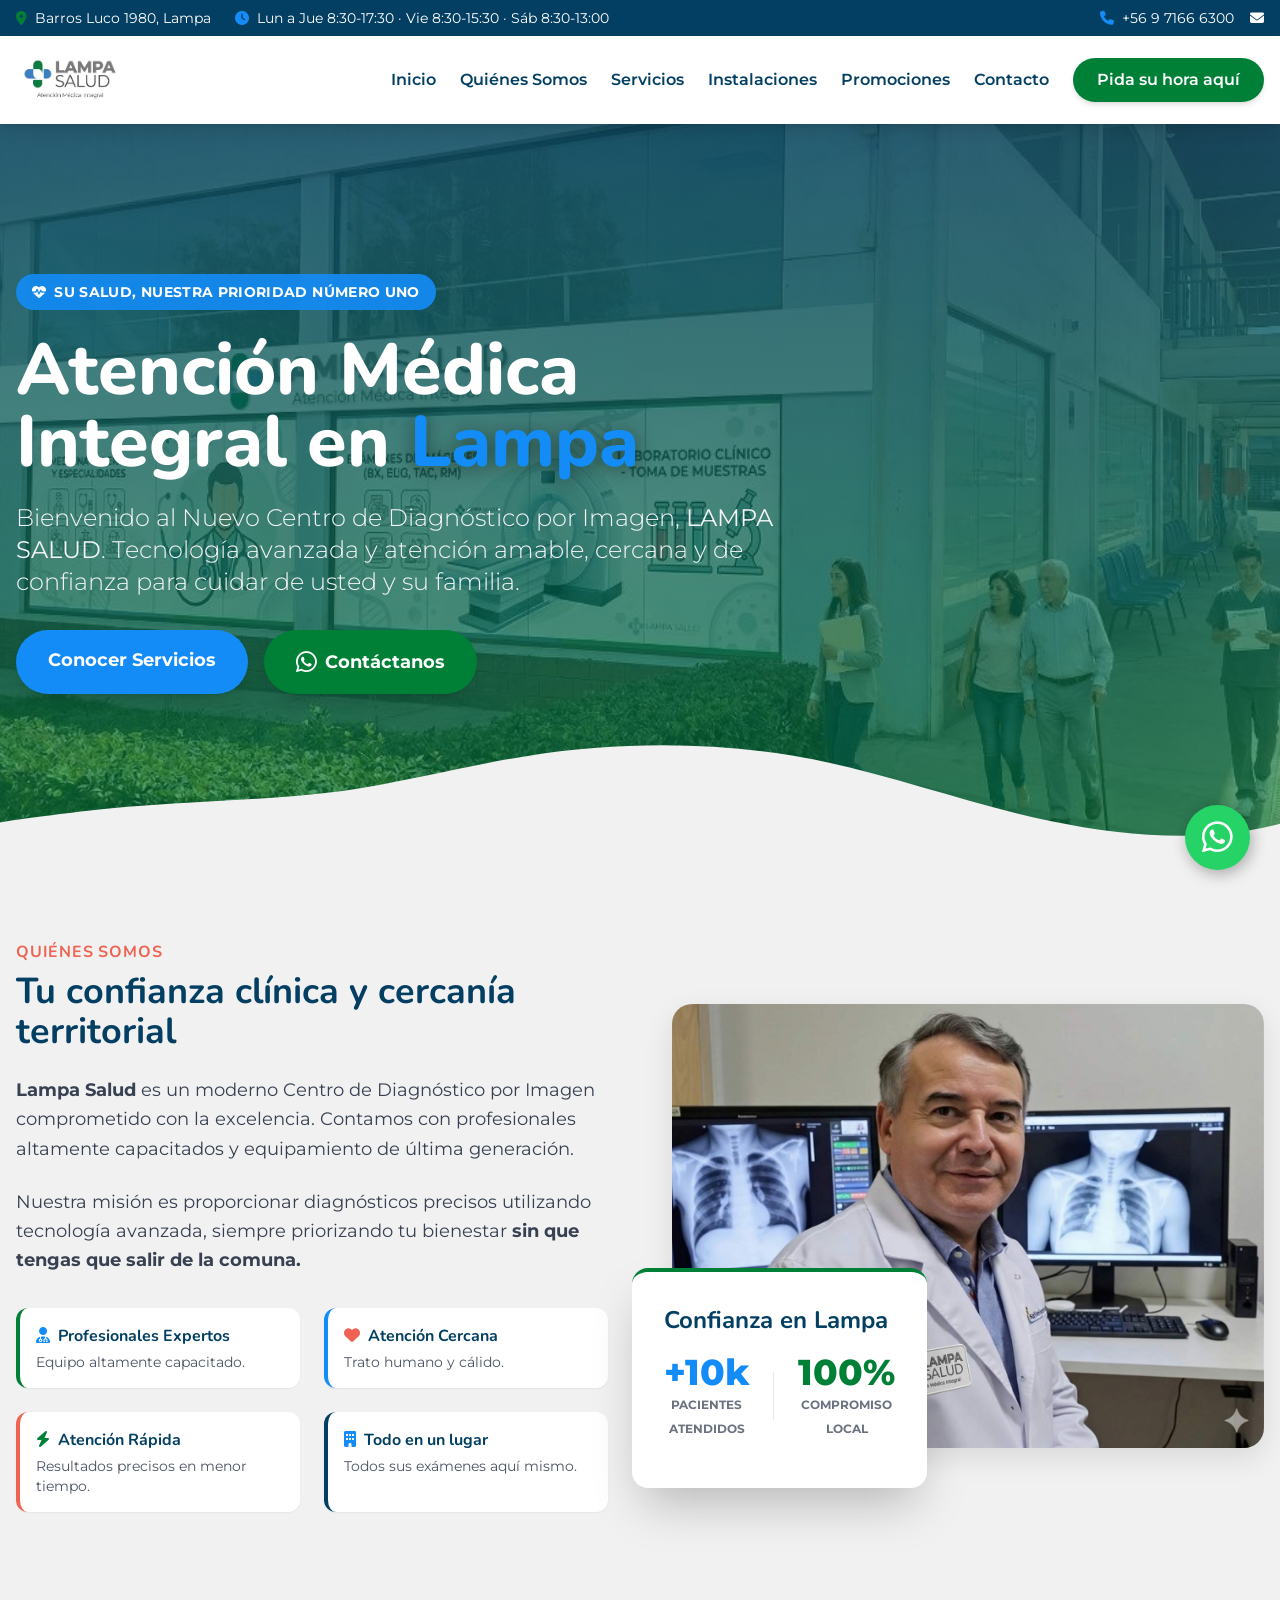
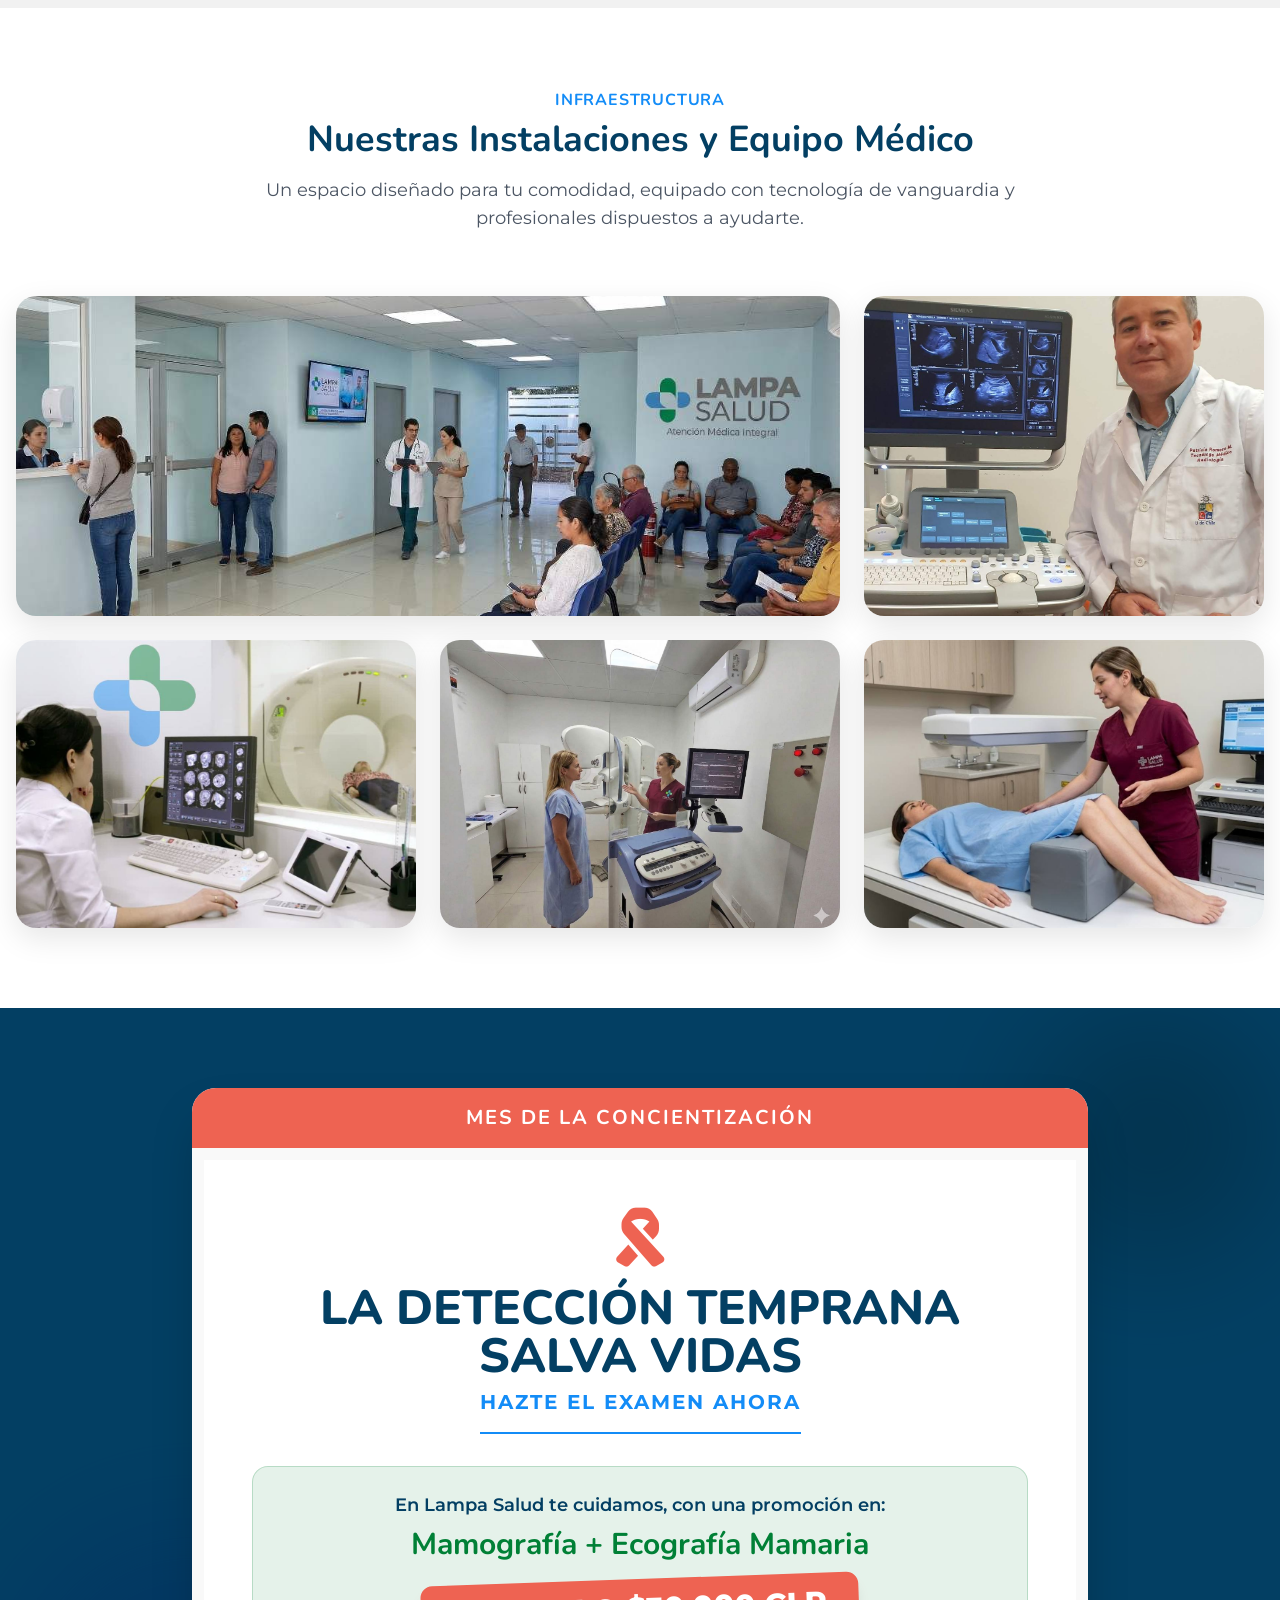
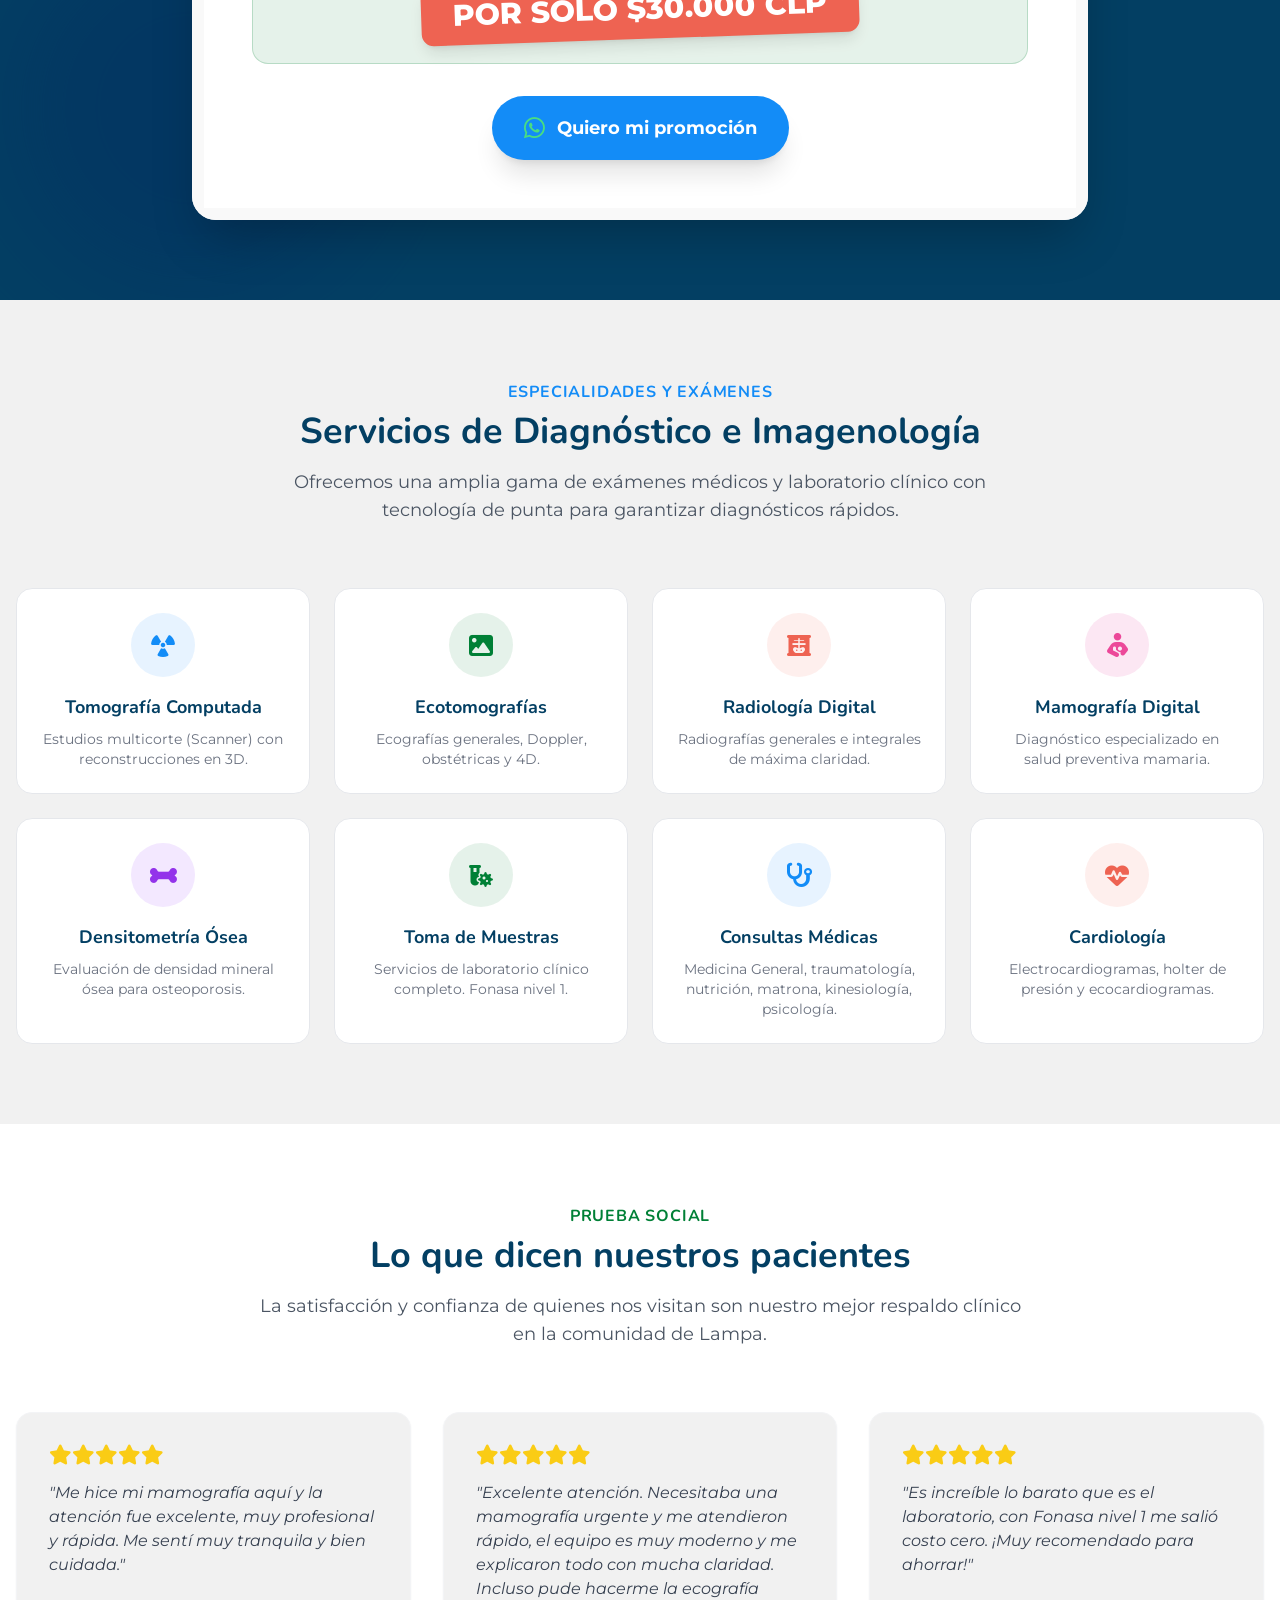
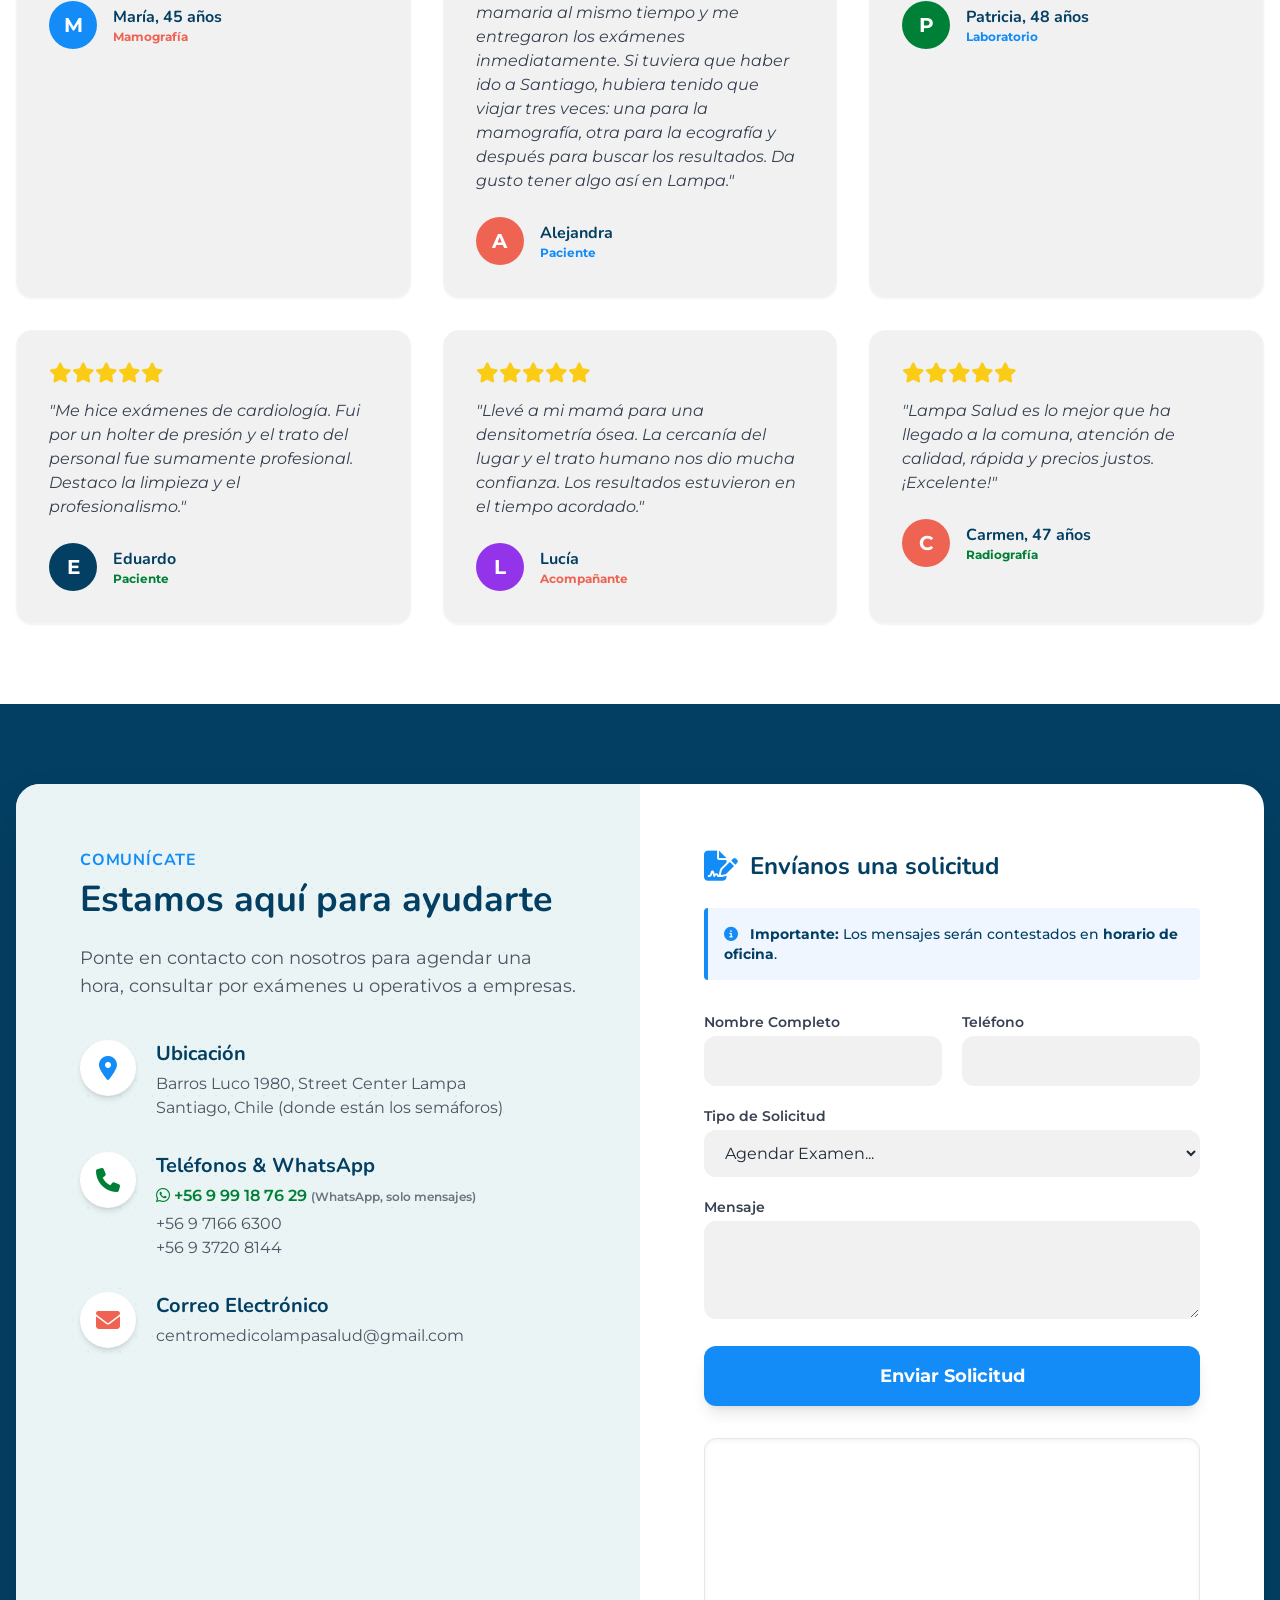
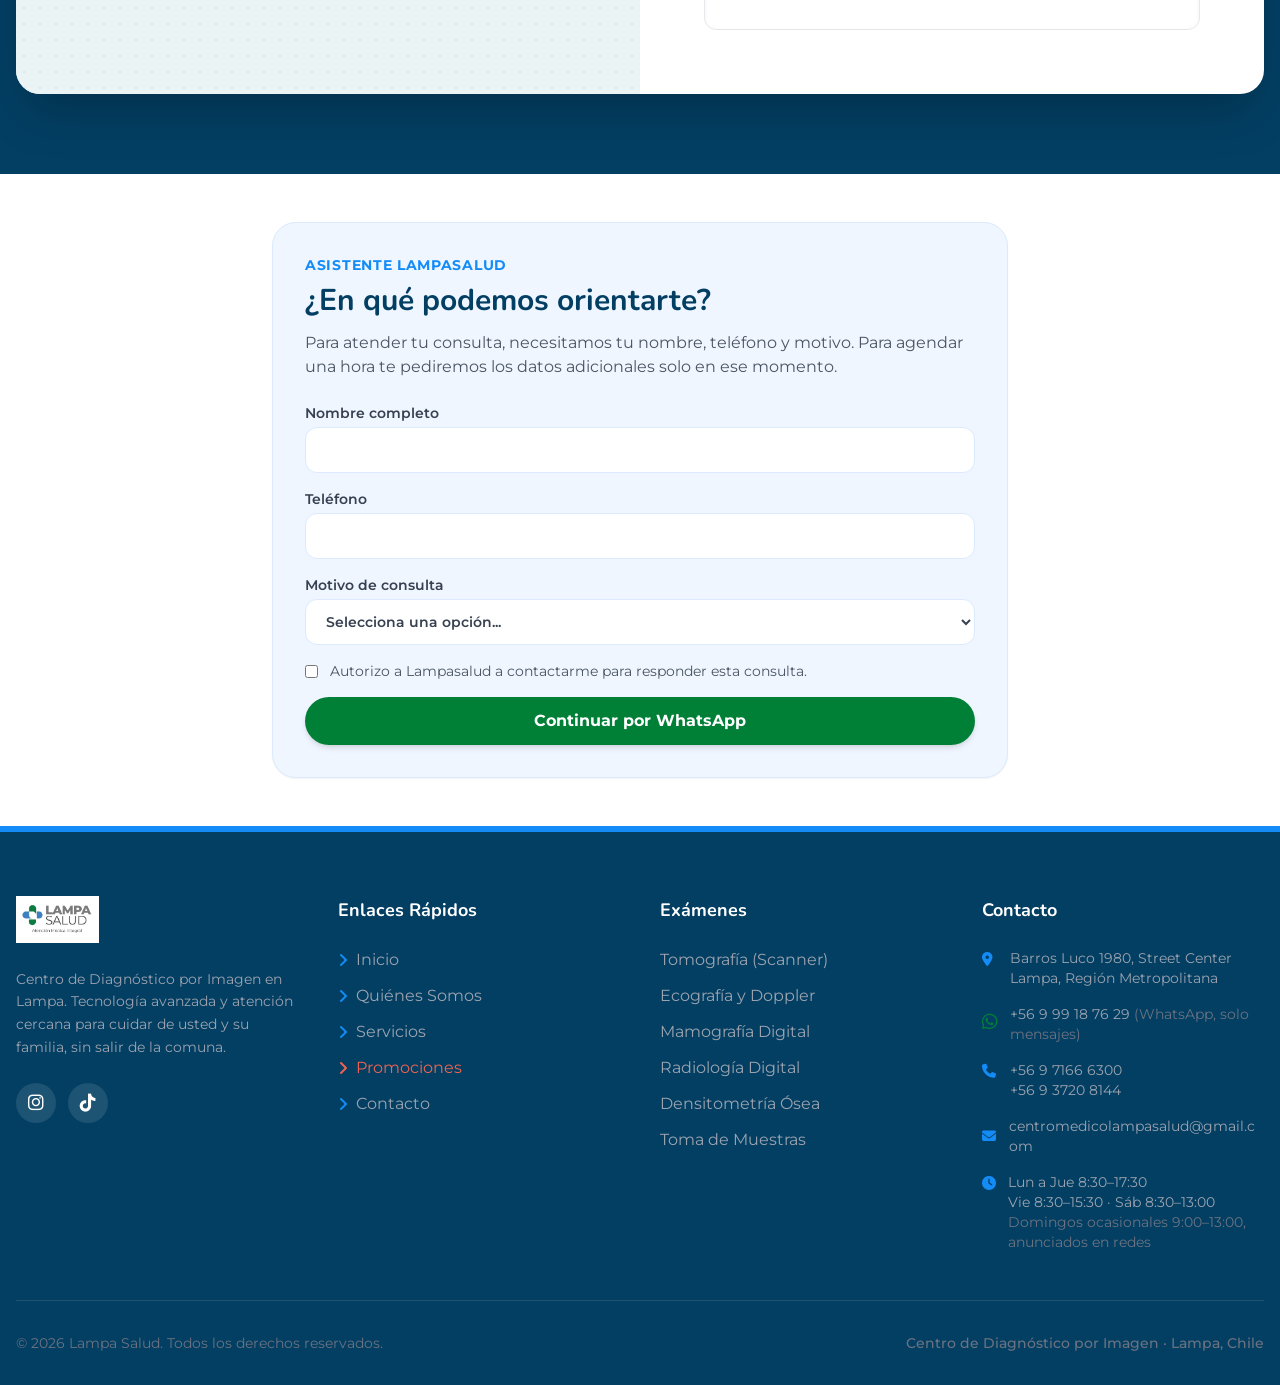
==== index.html @ fbc8fde3 "Agregar enlaces a Instagram y TikTok (@lampasalud) en el pie de todas las páginas Co-Authored-By: Cl" ====
<!DOCTYPE html>
<html lang="es" class="scroll-smooth">
<head>
    <!-- Google tag (gtag.js) -->
    <script async src="https://www.googletagmanager.com/gtag/js?id=G-LSG4TNYGV"></script>
    <script>
      window.dataLayer = window.dataLayer || [];
      function gtag(){dataLayer.push(arguments);}
      gtag('js', new Date());
      gtag('config', 'G-LSG4TNYGV');
    </script>
    <meta charset="UTF-8">
    <meta name="viewport" content="width=device-width, initial-scale=1.0">
    <title>Lampa Salud | Centro de Diagnóstico por Imagen en Lampa</title>
    <meta name="description" content="Centro de Diagnóstico por Imagen en Lampa: tomografía, ecografía, mamografía, radiología, densitometría y laboratorio. Fonasa Nivel 1. Agende su hora.">
    <link rel="canonical" href="https://lampasalud.cl/">
    <meta name="robots" content="index, follow">
    <link rel="icon" href="/favicon.svg" type="image/svg+xml">
    <meta name="theme-color" content="#033F63">

    <!-- Open Graph / WhatsApp / Redes -->
    <meta property="og:type" content="website">
    <meta property="og:url" content="https://lampasalud.cl/">
    <meta property="og:site_name" content="Lampa Salud">
    <meta property="og:title" content="Lampa Salud | Centro de Diagnóstico por Imagen en Lampa">
    <meta property="og:description" content="Centro de Diagnóstico por Imagen en Lampa: tomografía, ecografía, mamografía, radiología, densitometría y laboratorio. Fonasa Nivel 1. Agende su hora.">
    <meta property="og:image" content="https://lampasalud.cl/assets/img/hero-inicio.jpg">
    <meta property="og:locale" content="es_CL">
    <meta name="twitter:card" content="summary_large_image">
    <meta name="twitter:title" content="Lampa Salud | Centro de Diagnóstico por Imagen en Lampa">
    <meta name="twitter:description" content="Centro de Diagnóstico por Imagen en Lampa: tomografía, ecografía, mamografía, radiología, densitometría y laboratorio. Fonasa Nivel 1. Agende su hora.">
    <meta name="twitter:image" content="https://lampasalud.cl/assets/img/hero-inicio.jpg">

    <link rel="preconnect" href="https://fonts.googleapis.com">
    <link rel="preconnect" href="https://fonts.gstatic.com" crossorigin>
    <link rel="preconnect" href="https://cdnjs.cloudflare.com">
    <!-- Imagen principal (LCP): precargada para mejorar Core Web Vitals -->
    <link rel="preload" as="image" href="/assets/img/hero-inicio.jpg" fetchpriority="high">
    <link href="https://fonts.googleapis.com/css2?family=Montserrat:wght@300;400;500;600;700&family=Nunito:wght@400;600;700;800;900&display=swap" rel="stylesheet">
    <!-- Font Awesome cargado sin bloquear el render -->
    <link rel="preload" as="style" href="https://cdnjs.cloudflare.com/ajax/libs/font-awesome/6.4.0/css/all.min.css" onload="this.onload=null;this.rel='stylesheet'">
    <noscript><link rel="stylesheet" href="https://cdnjs.cloudflare.com/ajax/libs/font-awesome/6.4.0/css/all.min.css"></noscript>
    <link href="https://unpkg.com/aos@2.3.1/dist/aos.css" rel="stylesheet">
    <link rel="stylesheet" href="/css/styles.css">

    <script type="application/ld+json">
{
  "@context": "https://schema.org",
  "@graph": [
    {
      "@type": [
        "MedicalClinic",
        "DiagnosticLab",
        "LocalBusiness"
      ],
      "@id": "https://lampasalud.cl/#clinica",
      "name": "Lampa Salud",
      "alternateName": "Lampa Salud — Centro de Diagnóstico por Imagen",
      "url": "https://lampasalud.cl/",
      "logo": "https://lampasalud.cl/assets/img/lampa-salud.jpg",
      "image": [
        "https://lampasalud.cl/assets/img/hero-inicio.jpg",
        "https://lampasalud.cl/assets/img/tomografia-computada-y-sala-de-control.jpg",
        "https://lampasalud.cl/assets/img/recepcion-y-sala-de-espera-de-lampa-salud.jpg",
        "https://lampasalud.cl/assets/img/profesional-junto-a-equipo-de-ecografia.jpg"
      ],
      "telephone": "+56971666300",
      "contactPoint": [
        {
          "@type": "ContactPoint",
          "telephone": "+56971666300",
          "contactType": "reservations",
          "availableLanguage": [
            "es"
          ]
        },
        {
          "@type": "ContactPoint",
          "telephone": "+56937208144",
          "contactType": "reservations",
          "availableLanguage": [
            "es"
          ]
        },
        {
          "@type": "ContactPoint",
          "telephone": "+56999187629",
          "contactType": "customer service",
          "availableLanguage": [
            "es"
          ]
        }
      ],
      "email": "centromedicolampasalud@gmail.com",
      "address": {
        "@type": "PostalAddress",
        "streetAddress": "Barros Luco 1980, Street Center",
        "addressLocality": "Lampa",
        "addressRegion": "Región Metropolitana",
        "addressCountry": "CL"
      },
      "geo": {
        "@type": "GeoCoordinates",
        "latitude": -33.2841443,
        "longitude": -70.8753232
      },
      "hasMap": "https://maps.google.com/?cid=-5992990107637665610",
      "sameAs": [
        "https://maps.google.com/?cid=-5992990107637665610",
        "https://www.instagram.com/lampasalud/",
        "https://www.tiktok.com/@lampasalud"
      ],
      "areaServed": [
        {
          "@type": "City",
          "name": "Lampa"
        },
        {
          "@type": "AdministrativeArea",
          "name": "Región Metropolitana"
        }
      ],
      "openingHoursSpecification": [
        {
          "@type": "OpeningHoursSpecification",
          "dayOfWeek": [
            "Monday",
            "Tuesday",
            "Wednesday",
            "Thursday"
          ],
          "opens": "08:30",
          "closes": "17:30"
        },
        {
          "@type": "OpeningHoursSpecification",
          "dayOfWeek": "Friday",
          "opens": "08:30",
          "closes": "15:30"
        },
        {
          "@type": "OpeningHoursSpecification",
          "dayOfWeek": "Saturday",
          "opens": "08:30",
          "closes": "13:00"
        },
        {
          "@type": "OpeningHoursSpecification",
          "dayOfWeek": "Sunday",
          "opens": "00:00",
          "closes": "00:00"
        }
      ],
      "medicalSpecialty": [
        "Radiology",
        "PrimaryCare",
        "Cardiovascular",
        "Physiotherapy",
        "Psychiatric"
      ],
      "availableService": [
        {
          "@type": "MedicalProcedure",
          "name": "Tomografía (Scanner)",
          "url": "https://lampasalud.cl/tomografia-computada-lampa/"
        },
        {
          "@type": "MedicalProcedure",
          "name": "Ecografía y Doppler",
          "url": "https://lampasalud.cl/ecografia-lampa/"
        },
        {
          "@type": "MedicalProcedure",
          "name": "Mamografía Digital",
          "url": "https://lampasalud.cl/mamografia-lampa/"
        },
        {
          "@type": "MedicalProcedure",
          "name": "Radiología Digital",
          "url": "https://lampasalud.cl/radiologia-digital-lampa/"
        },
        {
          "@type": "MedicalProcedure",
          "name": "Densitometría Ósea",
          "url": "https://lampasalud.cl/densitometria-osea-lampa/"
        },
        {
          "@type": "MedicalProcedure",
          "name": "Toma de Muestras",
          "url": "https://lampasalud.cl/toma-de-muestras-lampa/"
        },
        {
          "@type": "MedicalProcedure",
          "name": "Consultas Médicas",
          "url": "https://lampasalud.cl/consultas-medicas-lampa/"
        },
        {
          "@type": "MedicalProcedure",
          "name": "Cardiología",
          "url": "https://lampasalud.cl/cardiologia-lampa/"
        }
      ],
      "hasOfferCatalog": {
        "@type": "OfferCatalog",
        "name": "Exámenes y servicios de diagnóstico",
        "itemListElement": [
          {
            "@type": "Offer",
            "itemOffered": {
              "@type": "MedicalProcedure",
              "name": "Tomografía (Scanner)",
              "url": "https://lampasalud.cl/tomografia-computada-lampa/"
            }
          },
          {
            "@type": "Offer",
            "itemOffered": {
              "@type": "MedicalProcedure",
              "name": "Ecografía y Doppler",
              "url": "https://lampasalud.cl/ecografia-lampa/"
            }
          },
          {
            "@type": "Offer",
            "itemOffered": {
              "@type": "MedicalProcedure",
              "name": "Mamografía Digital",
              "url": "https://lampasalud.cl/mamografia-lampa/"
            }
          },
          {
            "@type": "Offer",
            "itemOffered": {
              "@type": "MedicalProcedure",
              "name": "Radiología Digital",
              "url": "https://lampasalud.cl/radiologia-digital-lampa/"
            }
          },
          {
            "@type": "Offer",
            "itemOffered": {
              "@type": "MedicalProcedure",
              "name": "Densitometría Ósea",
              "url": "https://lampasalud.cl/densitometria-osea-lampa/"
            }
          },
          {
            "@type": "Offer",
            "itemOffered": {
              "@type": "MedicalProcedure",
              "name": "Toma de Muestras",
              "url": "https://lampasalud.cl/toma-de-muestras-lampa/"
            }
          },
          {
            "@type": "Offer",
            "itemOffered": {
              "@type": "MedicalProcedure",
              "name": "Consultas Médicas",
              "url": "https://lampasalud.cl/consultas-medicas-lampa/"
            }
          },
          {
            "@type": "Offer",
            "itemOffered": {
              "@type": "MedicalProcedure",
              "name": "Cardiología",
              "url": "https://lampasalud.cl/cardiologia-lampa/"
            }
          }
        ]
      }
    },
    {
      "@type": "Offer",
      "name": "Mamografía + Ecografía Mamaria",
      "description": "Promoción del Mes de la Concientización: Mamografía + Ecografía Mamaria por $30.000 CLP.",
      "price": "30000",
      "priceCurrency": "CLP",
      "availability": "https://schema.org/InStock",
      "url": "https://lampasalud.cl/mamografia-lampa/",
      "seller": {
        "@id": "https://lampasalud.cl/#clinica"
      }
    },
    {
      "@type": "WebSite",
      "@id": "https://lampasalud.cl/#web",
      "url": "https://lampasalud.cl/",
      "name": "Lampa Salud",
      "inLanguage": "es-CL",
      "publisher": {
        "@id": "https://lampasalud.cl/#clinica"
      }
    }
  ]
}
    </script>
    <!-- Metricool — seguimiento de la web (be.js) -->
    <script>function loadScript(a){var b=document.getElementsByTagName("head")[0],c=document.createElement("script");c.type="text/javascript",c.src="https://tracker.metricool.com/resources/be.js",c.onreadystatechange=a,c.onload=a,b.appendChild(c)}loadScript(function(){beTracker.t({hash:"b184ae01373670a38f610c7845b9f9ee"})});</script>
</head>
<body class="text-gray-800 antialiased overflow-x-hidden">

    <!-- Topbar -->
    <div class="bg-lsDark text-white py-2 text-sm hidden md:block">
        <div class="container mx-auto px-4 flex justify-between items-center">
            <div class="flex items-center space-x-6">
                <span><i class="fa-solid fa-location-dot text-lsGreen mr-2"></i>Barros Luco 1980, Lampa</span>
                <span><i class="fa-solid fa-clock text-lsBlue mr-2"></i>Lun a Jue 8:30-17:30 · Vie 8:30-15:30 · Sáb 8:30-13:00</span>
            </div>
            <div class="flex items-center space-x-4">
                <a href="tel:+56971666300" class="hover:text-lsBlue transition"><i class="fa-solid fa-phone text-lsBlue mr-2"></i>+56 9 7166 6300</a>
                <a href="tel:+56937208144" class="hover:text-lsBlue transition hidden xl:inline"><i class="fa-solid fa-phone text-lsBlue mr-2"></i>+56 9 3720 8144</a>
                <a href="mailto:centromedicolampasalud@gmail.com" aria-label="Correo" class="hover:text-lsBlue transition"><i class="fa-solid fa-envelope"></i></a>
            </div>
        </div>
    </div>

    <!-- Navegación -->
    <nav class="bg-white shadow-lg sticky top-0 z-50">
        <div class="container mx-auto px-4 py-3 flex justify-between items-center">
            <a href="/" class="flex items-center" aria-label="Lampa Salud - Inicio">
                <img src="/assets/img/lampa-salud.jpg" alt="Lampa Salud — Centro de Diagnóstico por Imagen en Lampa" class="h-14 lg:h-16 w-auto object-contain" width="1036" height="602">
            </a>
            <div class="hidden lg:flex items-center space-x-6 font-semibold">
                <a href="/" class="text-lsDark hover:text-lsBlue transition">Inicio</a>
                <a href="/#nosotros" class="text-lsDark hover:text-lsBlue transition">Quiénes Somos</a>
                <a href="/servicios/" class="text-lsDark hover:text-lsBlue transition">Servicios</a>
                <a href="/#galeria" class="text-lsDark hover:text-lsBlue transition">Instalaciones</a>
                <a href="/#promociones" class="text-lsDark hover:text-lsBlue transition">Promociones</a>
                <a href="/#contacto" class="text-lsDark hover:text-lsBlue transition">Contacto</a>
                <a href="https://wa.me/56999187629?text=Hola%2C%20quisiera%20agendar%20una%20hora%20en%20Lampa%20Salud." target="_blank" rel="noopener" class="bg-lsGreen hover:bg-[#006028] text-white px-6 py-2.5 rounded-full transition shadow-md">Pida su hora aquí</a>
            </div>
            <button id="mobile-menu-btn" class="lg:hidden text-lsDark text-2xl focus:outline-none" aria-label="Abrir menú"><i class="fa-solid fa-bars"></i></button>
        </div>
        <div id="mobile-menu" class="hidden lg:hidden bg-white border-t border-gray-100 absolute w-full shadow-xl">
            <div class="flex flex-col px-6 py-4 space-y-4 font-semibold">
                <a href="/" class="text-lsDark hover:text-lsBlue">Inicio</a>
                <a href="/#nosotros" class="text-lsDark hover:text-lsBlue">Quiénes Somos</a>
                <a href="/servicios/" class="text-lsDark hover:text-lsBlue">Servicios</a>
                <a href="/#galeria" class="text-lsDark hover:text-lsBlue">Instalaciones</a>
                <a href="/#promociones" class="text-lsDark hover:text-lsBlue">Promociones</a>
                <a href="/#contacto" class="text-lsDark hover:text-lsBlue">Contacto</a>
                <a href="https://wa.me/56999187629?text=Hola%2C%20quisiera%20agendar%20una%20hora%20en%20Lampa%20Salud." target="_blank" rel="noopener" class="text-lsGreen font-bold">Pida su hora aquí</a>
            </div>
        </div>
    </nav>
<!-- Hero -->
    <section id="inicio" class="hero-bg min-h-[80vh] flex items-center relative overflow-hidden">
        <div class="container mx-auto px-4 relative z-10 py-20">
            <div class="max-w-3xl text-white" data-aos="fade-up" data-aos-duration="1000">
                <div class="inline-flex items-center bg-lsBlue/90 backdrop-blur-sm text-white px-4 py-2 rounded-full font-bold text-sm mb-6 uppercase tracking-wide">
                    <i class="fa-solid fa-heart-pulse mr-2"></i> Su salud, nuestra prioridad número uno
                </div>
                <h1 class="text-5xl md:text-7xl font-heading font-extrabold mb-6 leading-tight">
                    Atención Médica <br>Integral en <span class="text-lsBlue drop-shadow-[0_2px_10px_rgba(0,0,0,0.45)]">Lampa</span>
                </h1>
                <p class="text-xl md:text-2xl mb-8 font-light text-gray-100 leading-relaxed">
                    Bienvenido al Nuevo Centro de Diagnóstico por Imagen, <strong>LAMPA SALUD</strong>. Tecnología avanzada y atención amable, cercana y de confianza para cuidar de usted y su familia.
                </p>
                <div class="flex flex-col sm:flex-row gap-4">
                    <a href="#servicios" class="bg-lsBlue hover:bg-blue-600 text-white px-8 py-4 rounded-full font-bold transition text-center shadow-lg text-lg">Conocer Servicios</a>
                    <a href="https://wa.me/56999187629?text=Hola,%20quiero%20hacer%20una%20consulta." target="_blank" class="bg-lsGreen hover:bg-[#006028] text-white px-8 py-4 rounded-full font-bold transition text-center shadow-lg text-lg flex items-center justify-center">
                        <i class="fa-brands fa-whatsapp mr-2 text-2xl"></i> Contáctanos
                    </a>
                </div>
            </div>
        </div>
        <div class="absolute bottom-0 left-0 w-full overflow-hidden leading-none">
            <svg class="relative block w-full h-[50px] md:h-[100px]" xmlns="http://www.w3.org/2000/svg" viewBox="0 0 1200 120" preserveAspectRatio="none">
                <path d="M321.39,56.44c58-10.79,114.16-30.13,172-41.86,82.39-16.72,168.19-17.73,250.45-.39C823.78,31,906.67,72,985.66,92.83c70.05,18.48,146.53,26.09,214.34,3V120H0V95.8C-17.14,96.15,31.5,88,80.1,80.5,159.2,68.42,240.25,69.54,321.39,56.44Z" fill="#f1f1f1"/>
            </svg>
        </div>
    </section>

    <!-- Quiénes Somos -->
    <section id="nosotros" class="py-16 md:py-24 bg-lsLight relative">
        <div class="container mx-auto px-4">
            <div class="grid grid-cols-1 lg:grid-cols-2 gap-16 items-center">
                <div data-aos="fade-right">
                    <h4 class="text-lsCoral font-bold uppercase tracking-wider mb-2">Quiénes Somos</h4>
                    <h2 class="text-4xl font-heading font-bold text-lsDark mb-6">Tu confianza clínica y cercanía territorial</h2>
                    <p class="text-gray-700 mb-6 text-lg leading-relaxed"><strong>Lampa Salud</strong> es un moderno Centro de Diagnóstico por Imagen comprometido con la excelencia. Contamos con profesionales altamente capacitados y equipamiento de última generación.</p>
                    <p class="text-gray-700 mb-8 text-lg leading-relaxed">Nuestra misión es proporcionar diagnósticos precisos utilizando tecnología avanzada, siempre priorizando tu bienestar <strong>sin que tengas que salir de la comuna.</strong></p>
                    <div class="grid grid-cols-1 sm:grid-cols-2 gap-6">
                        <div class="bg-white p-4 rounded-xl shadow-sm border-l-4 border-lsGreen">
                            <h4 class="font-bold text-lsDark font-heading"><i class="fa-solid fa-user-doctor text-lsBlue mr-2"></i>Profesionales Expertos</h4>
                            <p class="text-sm text-gray-600 mt-1">Equipo altamente capacitado.</p>
                        </div>
                        <div class="bg-white p-4 rounded-xl shadow-sm border-l-4 border-lsBlue">
                            <h4 class="font-bold text-lsDark font-heading"><i class="fa-solid fa-heart text-lsCoral mr-2"></i>Atención Cercana</h4>
                            <p class="text-sm text-gray-600 mt-1">Trato humano y cálido.</p>
                        </div>
                        <div class="bg-white p-4 rounded-xl shadow-sm border-l-4 border-lsCoral">
                            <h4 class="font-bold text-lsDark font-heading"><i class="fa-solid fa-bolt text-lsGreen mr-2"></i>Atención Rápida</h4>
                            <p class="text-sm text-gray-600 mt-1">Resultados precisos en menor tiempo.</p>
                        </div>
                        <div class="bg-white p-4 rounded-xl shadow-sm border-l-4 border-lsDark">
                            <h4 class="font-bold text-lsDark font-heading"><i class="fa-solid fa-building text-lsBlue mr-2"></i>Todo en un lugar</h4>
                            <p class="text-sm text-gray-600 mt-1">Todos sus exámenes aquí mismo.</p>
                        </div>
                    </div>
                </div>
                <div class="relative" data-aos="fade-left">
                    <div class="image-frame">
                        <!-- equipo-medico.jpg = Recepción Lampa Salud -->
                        <img src="/assets/img/equipo-medico-lampa-salud.jpg" alt="Equipo Médico Lampa Salud" class="w-full h-auto object-cover">
                    </div>
                    <div class="absolute -bottom-10 -left-6 md:-left-10 bg-white p-6 md:p-8 rounded-2xl shadow-2xl border-t-4 border-lsGreen">
                        <h3 class="text-2xl font-heading font-bold text-lsDark mb-4">Confianza en Lampa</h3>
                        <div class="flex items-center space-x-6 mb-4">
                            <div class="text-center">
                                <span class="block text-3xl md:text-4xl font-extrabold text-lsBlue">+10k</span>
                                <span class="text-xs text-gray-500 font-bold uppercase">Pacientes<br>Atendidos</span>
                            </div>
                            <div class="w-px h-12 bg-gray-200"></div>
                            <div class="text-center">
                                <span class="block text-3xl md:text-4xl font-extrabold text-lsGreen">100%</span>
                                <span class="text-xs text-gray-500 font-bold uppercase">Compromiso<br>Local</span>
                            </div>
                        </div>
                    </div>
                </div>
            </div>
        </div>
    </section>

    <!-- Galería -->
    <section id="galeria" class="py-20 bg-white">
        <div class="container mx-auto px-4">
            <div class="text-center max-w-3xl mx-auto mb-16" data-aos="fade-up">
                <h4 class="text-lsBlue font-bold uppercase tracking-wider mb-2">Infraestructura</h4>
                <h2 class="text-4xl font-heading font-bold text-lsDark mb-4">Nuestras Instalaciones y Equipo Médico</h2>
                <p class="text-gray-600 text-lg">Un espacio diseñado para tu comodidad, equipado con tecnología de vanguardia y profesionales dispuestos a ayudarte.</p>
            </div>
            <div class="grid grid-cols-1 md:grid-cols-6 gap-6">
                <div class="image-frame md:col-span-4 h-64 md:h-80 relative group" data-aos="zoom-in" data-aos-delay="100">
                    <img src="/assets/img/recepcion-y-sala-de-espera-de-lampa-salud.jpg" alt="Recepción y sala de espera de Lampa Salud" class="w-full h-full object-cover">
                    <div class="absolute inset-0 bg-gradient-to-t from-black/70 to-transparent flex items-end p-6 opacity-0 group-hover:opacity-100 transition-opacity">
                        <h3 class="text-white font-heading font-bold text-xl">Recepción y sala de espera</h3>
                    </div>
                </div>
                <div class="image-frame md:col-span-2 h-64 md:h-80 relative group" data-aos="zoom-in" data-aos-delay="180">
                    <img src="/assets/img/profesional-junto-a-equipo-de-ecografia.jpg" alt="Profesional junto a equipo de ecografía" class="w-full h-full object-cover">
                    <div class="absolute inset-0 bg-gradient-to-t from-black/70 to-transparent flex items-end p-6 opacity-0 group-hover:opacity-100 transition-opacity">
                        <h3 class="text-white font-heading font-bold text-xl">Profesionales y ecografía</h3>
                    </div>
                </div>
                <div class="image-frame md:col-span-2 h-64 md:h-72 relative group" data-aos="zoom-in" data-aos-delay="260">
                    <img src="/assets/img/tomografia-computada-y-sala-de-control.jpg" alt="Tomografía computada y sala de control" class="w-full h-full object-cover">
                    <div class="absolute inset-0 bg-gradient-to-t from-black/70 to-transparent flex items-end p-6 opacity-0 group-hover:opacity-100 transition-opacity">
                        <h3 class="text-white font-heading font-bold text-xl">Tomografía computada</h3>
                    </div>
                </div>
                <div class="image-frame md:col-span-2 h-64 md:h-72 relative group" data-aos="zoom-in" data-aos-delay="340">
                    <img src="/assets/img/atencion-de-mamografia-en-lampa-salud.jpg" alt="Atención de mamografía en Lampa Salud" class="w-full h-full object-cover">
                    <div class="absolute inset-0 bg-gradient-to-t from-black/70 to-transparent flex items-end p-6 opacity-0 group-hover:opacity-100 transition-opacity">
                        <h3 class="text-white font-heading font-bold text-xl">Mamografía con atención cercana</h3>
                    </div>
                </div>
                <div class="image-frame md:col-span-2 h-64 md:h-72 relative group" data-aos="zoom-in" data-aos-delay="420">
                    <img src="/assets/img/densitometria-osea-con-paciente-y-profesional.jpg" alt="Densitometría ósea con paciente y profesional" class="w-full h-full object-cover">
                    <div class="absolute inset-0 bg-gradient-to-t from-black/70 to-transparent flex items-end p-6 opacity-0 group-hover:opacity-100 transition-opacity">
                        <h3 class="text-white font-heading font-bold text-xl">Densitometría ósea</h3>
                    </div>
                </div>
            </div>
        </div>
    </section>

    <!-- Promociones -->
    <section id="promociones" class="py-20 bg-lsDark relative overflow-hidden">
        <div class="absolute top-0 right-0 w-64 h-64 bg-lsCoral rounded-full mix-blend-multiply filter blur-3xl opacity-30 animate-pulse"></div>
        <div class="absolute bottom-0 left-0 w-96 h-96 bg-lsBlue rounded-full mix-blend-multiply filter blur-3xl opacity-30 animate-pulse"></div>
        <div class="container mx-auto px-4 relative z-10">
            <div class="max-w-4xl mx-auto bg-white rounded-3xl overflow-hidden shadow-2xl" data-aos="flip-up">
                <div class="bg-lsCoral text-white text-center py-4">
                    <h3 class="font-heading font-bold text-xl tracking-widest uppercase">Mes de la Concientización</h3>
                </div>
                <div class="p-8 md:p-12 text-center relative border-[12px] border-[#f9f9f9]">
                    <i class="fa-solid fa-ribbon text-6xl text-lsCoral mb-4"></i>
                    <h2 class="text-3xl md:text-5xl font-heading font-extrabold text-lsDark mb-2 leading-tight">LA DETECCIÓN TEMPRANA <br>SALVA VIDAS</h2>
                    <p class="text-xl font-bold text-lsBlue uppercase tracking-widest mb-8 border-b-2 border-lsBlue pb-4 inline-block">Hazte el examen ahora</p>
                    <div class="bg-lsGreen/10 p-6 rounded-2xl mb-8 border border-lsGreen/20">
                        <p class="text-lg text-lsDark mb-2 font-semibold">En Lampa Salud te cuidamos, con una promoción en:</p>
                        <h3 class="text-2xl md:text-3xl font-heading font-bold text-lsGreen mb-4">Mamografía + Ecografía Mamaria</h3>
                        <div class="inline-block bg-lsCoral text-white px-8 py-3 rounded-xl text-3xl font-extrabold shadow-lg transform -rotate-2">POR SOLO $30.000 CLP</div>
                    </div>
                    <a href="https://wa.me/56999187629?text=Hola%2C%20%C2%A1Quiero%20mi%20promoci%C3%B3n%20preventiva%20de%20la%20Mamograf%C3%ADa%20%2B%20la%20ecograf%C3%ADa%20mamaria%20por%2030%2C000%20pesos.%21%20Ll%C3%A1mame%2C%20por%20favor%2C%20para%20darme%20una%20hora." target="_blank" class="inline-flex items-center justify-center bg-lsBlue hover:bg-lsDark text-white px-8 py-4 rounded-full font-bold text-lg transition shadow-xl w-full md:w-auto">
                        <i class="fa-brands fa-whatsapp text-2xl mr-3 text-green-400"></i> Quiero mi promoción
                    </a>
                </div>
            </div>
        </div>
    </section>

    <!-- Servicios -->
    <section id="servicios" class="py-20 bg-lsLight">
        <div class="container mx-auto px-4">
            <div class="text-center max-w-3xl mx-auto mb-16" data-aos="fade-up">
                <h4 class="text-lsBlue font-bold uppercase tracking-wider mb-2">Especialidades y Exámenes</h4>
                <h2 class="text-4xl font-heading font-bold text-lsDark mb-4">Servicios de Diagnóstico e Imagenología</h2>
                <p class="text-gray-600 text-lg">Ofrecemos una amplia gama de exámenes médicos y laboratorio clínico con tecnología de punta para garantizar diagnósticos rápidos.</p>
            </div>
            <div class="grid grid-cols-1 md:grid-cols-2 lg:grid-cols-4 gap-6">
                <div class="bg-white rounded-2xl p-6 text-center border border-gray-200 service-card" data-aos="fade-up" data-aos-delay="100">
                    <div class="w-16 h-16 mx-auto bg-lsBlue/10 rounded-full flex items-center justify-center mb-4 text-lsBlue text-2xl"><i class="fa-solid fa-radiation"></i></div>
                    <h3 class="text-lg font-heading font-bold text-lsDark mb-2">Tomografía Computada</h3>
                    <p class="text-gray-500 text-sm">Estudios multicorte (Scanner) con reconstrucciones en 3D.</p>
                </div>
                <div class="bg-white rounded-2xl p-6 text-center border border-gray-200 service-card" data-aos="fade-up" data-aos-delay="200">
                    <div class="w-16 h-16 mx-auto bg-lsGreen/10 rounded-full flex items-center justify-center mb-4 text-lsGreen text-2xl"><i class="fa-solid fa-image"></i></div>
                    <h3 class="text-lg font-heading font-bold text-lsDark mb-2">Ecotomografías</h3>
                    <p class="text-gray-500 text-sm">Ecografías generales, Doppler, obstétricas y 4D.</p>
                </div>
                <div class="bg-white rounded-2xl p-6 text-center border border-gray-200 service-card" data-aos="fade-up" data-aos-delay="300">
                    <div class="w-16 h-16 mx-auto bg-lsCoral/10 rounded-full flex items-center justify-center mb-4 text-lsCoral text-2xl"><i class="fa-solid fa-x-ray"></i></div>
                    <h3 class="text-lg font-heading font-bold text-lsDark mb-2">Radiología Digital</h3>
                    <p class="text-gray-500 text-sm">Radiografías generales e integrales de máxima claridad.</p>
                </div>
                <div class="bg-white rounded-2xl p-6 text-center border border-gray-200 service-card" data-aos="fade-up" data-aos-delay="400">
                    <div class="w-16 h-16 mx-auto bg-pink-100 rounded-full flex items-center justify-center mb-4 text-pink-500 text-2xl"><i class="fa-solid fa-person-breastfeeding"></i></div>
                    <h3 class="text-lg font-heading font-bold text-lsDark mb-2">Mamografía Digital</h3>
                    <p class="text-gray-500 text-sm">Diagnóstico especializado en salud preventiva mamaria.</p>
                </div>
                <div class="bg-white rounded-2xl p-6 text-center border border-gray-200 service-card" data-aos="fade-up" data-aos-delay="100">
                    <div class="w-16 h-16 mx-auto bg-purple-100 rounded-full flex items-center justify-center mb-4 text-purple-600 text-2xl"><i class="fa-solid fa-bone"></i></div>
                    <h3 class="text-lg font-heading font-bold text-lsDark mb-2">Densitometría Ósea</h3>
                    <p class="text-gray-500 text-sm">Evaluación de densidad mineral ósea para osteoporosis.</p>
                </div>
                <div class="bg-white rounded-2xl p-6 text-center border border-gray-200 service-card" data-aos="fade-up" data-aos-delay="200">
                    <div class="w-16 h-16 mx-auto bg-lsGreen/10 rounded-full flex items-center justify-center mb-4 text-lsGreen text-2xl"><i class="fa-solid fa-vial-virus"></i></div>
                    <h3 class="text-lg font-heading font-bold text-lsDark mb-2">Toma de Muestras</h3>
                    <p class="text-gray-500 text-sm">Servicios de laboratorio clínico completo. Fonasa nivel 1.</p>
                </div>
                <div class="bg-white rounded-2xl p-6 text-center border border-gray-200 service-card" data-aos="fade-up" data-aos-delay="300">
                    <div class="w-16 h-16 mx-auto bg-lsBlue/10 rounded-full flex items-center justify-center mb-4 text-lsBlue text-2xl"><i class="fa-solid fa-stethoscope"></i></div>
                    <h3 class="text-lg font-heading font-bold text-lsDark mb-2">Consultas Médicas</h3>
                    <p class="text-gray-500 text-sm">Medicina General, traumatología, nutrición, matrona, kinesiología, psicología.</p>
                </div>
                <div class="bg-white rounded-2xl p-6 text-center border border-gray-200 service-card" data-aos="fade-up" data-aos-delay="400">
                    <div class="w-16 h-16 mx-auto bg-lsCoral/10 rounded-full flex items-center justify-center mb-4 text-lsCoral text-2xl"><i class="fa-solid fa-heart-pulse"></i></div>
                    <h3 class="text-lg font-heading font-bold text-lsDark mb-2">Cardiología</h3>
                    <p class="text-gray-500 text-sm">Electrocardiogramas, holter de presión y ecocardiogramas.</p>
                </div>
            </div>
        </div>
    </section>

    <!-- Testimonios -->
    <section id="testimonios" class="py-20 bg-white">
        <div class="container mx-auto px-4">
            <div class="text-center max-w-3xl mx-auto mb-16" data-aos="fade-up">
                <h4 class="text-lsGreen font-bold uppercase tracking-wider mb-2">Prueba Social</h4>
                <h2 class="text-4xl font-heading font-bold text-lsDark mb-4">Lo que dicen nuestros pacientes</h2>
                <p class="text-gray-600 text-lg">La satisfacción y confianza de quienes nos visitan son nuestro mejor respaldo clínico en la comunidad de Lampa.</p>
            </div>
            <div class="grid grid-cols-1 md:grid-cols-2 lg:grid-cols-3 gap-8">
                <div class="bg-lsLight p-8 rounded-2xl shadow-sm border border-gray-100" data-aos="zoom-in" data-aos-delay="100">
                    <div class="flex text-yellow-400 mb-4 text-xl"><i class="fa-solid fa-star"></i><i class="fa-solid fa-star"></i><i class="fa-solid fa-star"></i><i class="fa-solid fa-star"></i><i class="fa-solid fa-star"></i></div>
                    <p class="text-gray-700 italic mb-6">"Me hice mi mamografía aquí y la atención fue excelente, muy profesional y rápida. Me sentí muy tranquila y bien cuidada."</p>
                    <div class="flex items-center">
                        <div class="w-12 h-12 bg-lsBlue text-white rounded-full flex items-center justify-center font-bold text-xl mr-4">M</div>
                        <div><h4 class="font-bold text-lsDark font-heading">María, 45 años</h4><p class="text-xs text-gray-500 font-bold text-lsCoral">Mamografía</p></div>
                    </div>
                </div>
                <div class="bg-lsLight p-8 rounded-2xl shadow-sm border border-gray-100" data-aos="zoom-in" data-aos-delay="150">
                    <div class="flex text-yellow-400 mb-4 text-xl"><i class="fa-solid fa-star"></i><i class="fa-solid fa-star"></i><i class="fa-solid fa-star"></i><i class="fa-solid fa-star"></i><i class="fa-solid fa-star"></i></div>
                    <p class="text-gray-700 italic mb-6">"Excelente atención. Necesitaba una mamografía urgente y me atendieron rápido, el equipo es muy moderno y me explicaron todo con mucha claridad. Incluso pude hacerme la ecografía mamaria al mismo tiempo y me entregaron los exámenes inmediatamente. Si tuviera que haber ido a Santiago, hubiera tenido que viajar tres veces: una para la mamografía, otra para la ecografía y después para buscar los resultados. Da gusto tener algo así en Lampa."</p>
                    <div class="flex items-center">
                        <div class="w-12 h-12 bg-lsCoral text-white rounded-full flex items-center justify-center font-bold text-xl mr-4">A</div>
                        <div><h4 class="font-bold text-lsDark font-heading">Alejandra</h4><p class="text-xs text-gray-500 font-bold text-lsBlue">Paciente</p></div>
                    </div>
                </div>
                <div class="bg-lsLight p-8 rounded-2xl shadow-sm border border-gray-100" data-aos="zoom-in" data-aos-delay="200">
                    <div class="flex text-yellow-400 mb-4 text-xl"><i class="fa-solid fa-star"></i><i class="fa-solid fa-star"></i><i class="fa-solid fa-star"></i><i class="fa-solid fa-star"></i><i class="fa-solid fa-star"></i></div>
                    <p class="text-gray-700 italic mb-6">"Es increíble lo barato que es el laboratorio, con Fonasa nivel 1 me salió costo cero. ¡Muy recomendado para ahorrar!"</p>
                    <div class="flex items-center">
                        <div class="w-12 h-12 bg-lsGreen text-white rounded-full flex items-center justify-center font-bold text-xl mr-4">P</div>
                        <div><h4 class="font-bold text-lsDark font-heading">Patricia, 48 años</h4><p class="text-xs text-gray-500 font-bold text-lsBlue">Laboratorio</p></div>
                    </div>
                </div>
                <div class="bg-lsLight p-8 rounded-2xl shadow-sm border border-gray-100" data-aos="zoom-in" data-aos-delay="250">
                    <div class="flex text-yellow-400 mb-4 text-xl"><i class="fa-solid fa-star"></i><i class="fa-solid fa-star"></i><i class="fa-solid fa-star"></i><i class="fa-solid fa-star"></i><i class="fa-solid fa-star"></i></div>
                    <p class="text-gray-700 italic mb-6">"Me hice exámenes de cardiología. Fui por un holter de presión y el trato del personal fue sumamente profesional. Destaco la limpieza y el profesionalismo."</p>
                    <div class="flex items-center">
                        <div class="w-12 h-12 bg-lsDark text-white rounded-full flex items-center justify-center font-bold text-xl mr-4">E</div>
                        <div><h4 class="font-bold text-lsDark font-heading">Eduardo</h4><p class="text-xs text-gray-500 font-bold text-lsGreen">Paciente</p></div>
                    </div>
                </div>
                <div class="bg-lsLight p-8 rounded-2xl shadow-sm border border-gray-100" data-aos="zoom-in" data-aos-delay="300">
                    <div class="flex text-yellow-400 mb-4 text-xl"><i class="fa-solid fa-star"></i><i class="fa-solid fa-star"></i><i class="fa-solid fa-star"></i><i class="fa-solid fa-star"></i><i class="fa-solid fa-star"></i></div>
                    <p class="text-gray-700 italic mb-6">"Llevé a mi mamá para una densitometría ósea. La cercanía del lugar y el trato humano nos dio mucha confianza. Los resultados estuvieron en el tiempo acordado."</p>
                    <div class="flex items-center">
                        <div class="w-12 h-12 bg-purple-600 text-white rounded-full flex items-center justify-center font-bold text-xl mr-4">L</div>
                        <div><h4 class="font-bold text-lsDark font-heading">Lucía</h4><p class="text-xs text-gray-500 font-bold text-lsCoral">Acompañante</p></div>
                    </div>
                </div>
                <div class="bg-lsLight p-8 rounded-2xl shadow-sm border border-gray-100" data-aos="zoom-in" data-aos-delay="350">
                    <div class="flex text-yellow-400 mb-4 text-xl"><i class="fa-solid fa-star"></i><i class="fa-solid fa-star"></i><i class="fa-solid fa-star"></i><i class="fa-solid fa-star"></i><i class="fa-solid fa-star"></i></div>
                    <p class="text-gray-700 italic mb-6">"Lampa Salud es lo mejor que ha llegado a la comuna, atención de calidad, rápida y precios justos. ¡Excelente!"</p>
                    <div class="flex items-center">
                        <div class="w-12 h-12 bg-lsCoral text-white rounded-full flex items-center justify-center font-bold text-xl mr-4">C</div>
                        <div><h4 class="font-bold text-lsDark font-heading">Carmen, 47 años</h4><p class="text-xs text-gray-500 font-bold text-lsGreen">Radiografía</p></div>
                    </div>
                </div>
            </div>
        </div>
    </section>

    <!-- Contacto -->
    <section id="contacto" class="py-20 bg-lsDark">
        <div class="container mx-auto px-4">
            <div class="bg-white rounded-3xl overflow-hidden shadow-2xl flex flex-col lg:flex-row">
                <div class="lg:w-1/2 p-10 md:p-16 bg-[#eaf4f4] relative">
                    <div class="absolute inset-0 opacity-10 bg-[radial-gradient(#138CF7_1px,transparent_1px)] [background-size:16px_16px]"></div>
                    <div class="relative z-10">
                        <h4 class="text-lsBlue font-bold uppercase tracking-wider mb-2">Comunícate</h4>
                        <h2 class="text-4xl font-heading font-bold text-lsDark mb-6">Estamos aquí para ayudarte</h2>
                        <p class="text-gray-600 mb-10 text-lg">Ponte en contacto con nosotros para agendar una hora, consultar por exámenes u operativos a empresas.</p>
                        <div class="space-y-8">
                            <div class="flex items-start">
                                <div class="w-14 h-14 bg-white rounded-full shadow-md flex items-center justify-center text-lsBlue text-2xl mr-5 shrink-0"><i class="fa-solid fa-location-dot"></i></div>
                                <div><h4 class="font-bold text-lsDark font-heading text-xl">Ubicación</h4><p class="text-gray-600 mt-1">Barros Luco 1980, Street Center Lampa<br>Santiago, Chile (donde están los semáforos)</p></div>
                            </div>
                            <div class="flex items-start">
                                <div class="w-14 h-14 bg-white rounded-full shadow-md flex items-center justify-center text-lsGreen text-2xl mr-5 shrink-0"><i class="fa-solid fa-phone"></i></div>
                                <div>
                                    <h4 class="font-bold text-lsDark font-heading text-xl">Teléfonos & WhatsApp</h4>
                                    <p class="text-gray-600 font-semibold text-lsGreen mt-1"><i class="fa-brands fa-whatsapp"></i> +56 9 99 18 76 29 <span class="text-xs text-gray-500">(WhatsApp, solo mensajes)</span></p>
                                    <p class="text-gray-600 mt-1">+56 9 7166 6300</p>
                                    <p class="text-gray-600">+56 9 3720 8144</p>
                                </div>
                            </div>
                            <div class="flex items-start">
                                <div class="w-14 h-14 bg-white rounded-full shadow-md flex items-center justify-center text-lsCoral text-2xl mr-5 shrink-0"><i class="fa-solid fa-envelope"></i></div>
                                <div><h4 class="font-bold text-lsDark font-heading text-xl">Correo Electrónico</h4><p class="text-gray-600 mt-1 break-all">centromedicolampasalud@gmail.com</p></div>
                            </div>
                        </div>
                    </div>
                </div>
                <div class="lg:w-1/2 p-10 md:p-16">
                    <h3 class="text-2xl font-heading font-bold text-lsDark mb-6 flex items-center"><i class="fa-solid fa-file-signature text-lsBlue mr-3 text-3xl"></i> Envíanos una solicitud</h3>
                    <div class="mb-8 bg-blue-50 border-l-4 border-lsBlue p-4 rounded text-sm text-lsDark font-medium">
                        <i class="fa-solid fa-circle-info text-lsBlue mr-2"></i> <strong>Importante:</strong> Los mensajes serán contestados en <strong>horario de oficina</strong>.
                    </div>
                    <form action="https://formsubmit.co/ajax/centromedicolampasalud@gmail.com" method="POST" class="space-y-5 mb-8" data-contact-form>
                         <input type="hidden" name="_subject" value="Nueva solicitud desde lampasalud.cl">
                         <input type="hidden" name="_captcha" value="false">
                         <input type="hidden" name="_template" value="table">
                         <input type="text" name="_honey" tabindex="-1" autocomplete="off" class="hidden" aria-hidden="true">
                        <div class="grid grid-cols-1 md:grid-cols-2 gap-5">
                            <div>
                                <label class="block text-sm font-semibold text-gray-700 mb-1">Nombre Completo</label>
                                <input type="text" name="Nombre" required class="w-full px-4 py-3 bg-lsLight rounded-xl border border-transparent focus:outline-none focus:ring-2 focus:ring-lsBlue transition">
                            </div>
                            <div>
                                <label class="block text-sm font-semibold text-gray-700 mb-1">Teléfono</label>
                                <input type="tel" name="Telefono" required class="w-full px-4 py-3 bg-lsLight rounded-xl border border-transparent focus:outline-none focus:ring-2 focus:ring-lsBlue transition">
                            </div>
                        </div>
                        <div>
                            <label class="block text-sm font-semibold text-gray-700 mb-1">Tipo de Solicitud</label>
                            <select name="Servicio" class="w-full px-4 py-3 bg-lsLight rounded-xl border border-transparent focus:outline-none focus:ring-2 focus:ring-lsBlue transition">
                                <option value="">Agendar Examen...</option>
                                <option value="Operativo_Empresas">Operativo de Salud a Empresas</option>
                                <option value="Scanner">Tomografía (Scanner)</option>
                                <option value="Ecografia">Ecografía / Ecotomografía</option>
                                <option value="Radiologia">Radiología</option>
                                <option value="Mamografia">Mamografía</option>
                                <option value="Laboratorio">Exámenes de Laboratorio</option>
                                <option value="Consulta">Consulta Médica</option>
                            </select>
                        </div>
                        <div>
                            <label class="block text-sm font-semibold text-gray-700 mb-1">Mensaje</label>
                            <textarea name="Mensaje" rows="3" class="w-full px-4 py-3 bg-lsLight rounded-xl border border-transparent focus:outline-none focus:ring-2 focus:ring-lsBlue transition"></textarea>
                        </div>
                        <button type="submit" class="w-full bg-lsBlue hover:bg-blue-600 text-white font-bold py-4 px-6 rounded-xl transition shadow-lg text-lg" data-submit-button>Enviar Solicitud</button>
                         <p class="hidden text-sm font-semibold rounded-xl px-4 py-3" data-form-status role="status" aria-live="polite"></p>
                    </form>
                    <div class="h-48 w-full rounded-xl overflow-hidden shadow-inner border border-gray-200">
                        <iframe src="https://www.google.com/maps/embed?pb=!1m18!1m12!1m3!1d3334.34842186847!2d-70.8753232!3d-33.2841443!2m3!1f0!2f0!3f0!3m2!1i1024!2i768!4f13.1!3m3!1m2!1s0x9662b9a7c5b144bd%3A0xc3b82df28399e289!2sBarros%20Luco%201980%2C%20Lampa%2C%20Regi%C3%B3n%20Metropolitana!5e0!3m2!1ses!2scl!4v1700000000000!5m2!1ses!2scl" width="100%" height="100%" style="border:0;" allowfullscreen="" loading="lazy"></iframe>
                    </div>
                </div>
            </div>
        </div>
    </section>

    <!-- Footer -->
    <!-- Asistente de orientación: recopila datos mínimos y deriva a WhatsApp. No solicita RUT. -->
    <section id="ls-assistant" class="bg-white py-12">
        <div class="container mx-auto px-4 max-w-3xl">
            <div class="rounded-3xl border border-blue-100 bg-blue-50 p-6 md:p-8 shadow-sm">
                <p class="text-lsBlue font-bold uppercase tracking-wider text-sm mb-2">Asistente Lampasalud</p>
                <h2 class="text-3xl font-heading font-bold text-lsDark mb-3">¿En qué podemos orientarte?</h2>
                <p class="text-gray-600 mb-6">Para atender tu consulta, necesitamos tu nombre, teléfono y motivo. Para agendar una hora te pediremos los datos adicionales solo en ese momento.</p>
                <form data-assistant-form class="grid gap-4">
                    <label class="grid gap-1 text-sm font-semibold text-gray-700">Nombre completo
                        <input name="assistantName" required autocomplete="name" class="w-full px-4 py-3 bg-white rounded-xl border border-blue-100 focus:outline-none focus:ring-2 focus:ring-lsBlue" />
                    </label>
                    <label class="grid gap-1 text-sm font-semibold text-gray-700">Teléfono
                        <input name="assistantPhone" required type="tel" autocomplete="tel" class="w-full px-4 py-3 bg-white rounded-xl border border-blue-100 focus:outline-none focus:ring-2 focus:ring-lsBlue" />
                    </label>
                    <label class="grid gap-1 text-sm font-semibold text-gray-700">Motivo de consulta
                        <select name="assistantReason" required class="w-full px-4 py-3 bg-white rounded-xl border border-blue-100 focus:outline-none focus:ring-2 focus:ring-lsBlue">
                            <option value="">Selecciona una opción...</option>
                            <option>Consultar servicios</option>
                            <option>Consultar valores</option>
                            <option>Consultar horarios o disponibilidad</option>
                            <option>Consultar toma de muestras</option>
                            <option>Consultar endoscopía</option>
                            <option>Agendar una hora</option>
                            <option>Otra consulta</option>
                        </select>
                    </label>
                    <label class="flex gap-3 items-start text-sm text-gray-600"><input type="checkbox" name="assistantConsent" required class="mt-1" /> <span>Autorizo a Lampasalud a contactarme para responder esta consulta.</span></label>
                    <button type="submit" class="bg-lsGreen hover:bg-[#006028] text-white font-bold py-3 px-6 rounded-full transition shadow-md">Continuar por WhatsApp</button>
                    <p data-assistant-status class="hidden text-sm font-semibold rounded-xl px-4 py-3" role="status" aria-live="polite"></p>
                </form>
            </div>
        </div>
    </section>

    
    
    
    
    
    
    
    
    <footer class="bg-lsDark text-white pt-16 pb-8 border-t-[6px] border-lsBlue">
        <div class="container mx-auto px-4">
            <div class="grid grid-cols-1 md:grid-cols-2 lg:grid-cols-4 gap-10 mb-12">
                <div>
                    <div class="mb-6">
                        <img src="/assets/img/lampa-salud.jpg" alt="Lampa Salud" class="h-12 w-auto object-contain" width="1036" height="602" loading="lazy">
                    </div>
                    <p class="text-gray-400 text-sm mb-6 leading-relaxed">Centro de Diagnóstico por Imagen en Lampa. Tecnología avanzada y atención cercana para cuidar de usted y su familia, sin salir de la comuna.</p>
                    <div style="display:flex;gap:12px;align-items:center" aria-label="Redes sociales de Lampa Salud">
                        <a href="https://www.instagram.com/lampasalud/" target="_blank" rel="noopener" aria-label="Instagram de Lampa Salud" title="Instagram @lampasalud" style="width:40px;height:40px;border-radius:9999px;background:rgba(255,255,255,0.1);display:inline-flex;align-items:center;justify-content:center;color:#fff;font-size:18px" class="hover:opacity-80 transition"><i class="fa-brands fa-instagram"></i></a>
                        <a href="https://www.tiktok.com/@lampasalud" target="_blank" rel="noopener" aria-label="TikTok de Lampa Salud" title="TikTok @lampasalud" style="width:40px;height:40px;border-radius:9999px;background:rgba(255,255,255,0.1);display:inline-flex;align-items:center;justify-content:center;color:#fff;font-size:18px" class="hover:opacity-80 transition"><i class="fa-brands fa-tiktok"></i></a>
                    </div>
                </div>
                <div>
                    <h4 class="text-lg font-heading font-bold mb-6">Enlaces Rápidos</h4>
                    <ul class="space-y-3">
                        <li><a href="/" class="text-gray-400 hover:text-white transition flex items-center"><i class="fa-solid fa-angle-right text-lsBlue mr-2"></i> Inicio</a></li>
                        <li><a href="/#nosotros" class="text-gray-400 hover:text-white transition flex items-center"><i class="fa-solid fa-angle-right text-lsBlue mr-2"></i> Quiénes Somos</a></li>
                        <li><a href="/servicios/" class="text-gray-400 hover:text-white transition flex items-center"><i class="fa-solid fa-angle-right text-lsBlue mr-2"></i> Servicios</a></li>
                        <li><a href="/#promociones" class="text-lsCoral hover:text-white transition flex items-center"><i class="fa-solid fa-angle-right text-lsCoral mr-2"></i> Promociones</a></li>
                        <li><a href="/#contacto" class="text-gray-400 hover:text-white transition flex items-center"><i class="fa-solid fa-angle-right text-lsBlue mr-2"></i> Contacto</a></li>
                    </ul>
                </div>
                <div>
                    <h4 class="text-lg font-heading font-bold mb-6">Exámenes</h4>
                    <ul class="space-y-3">
                        <li><a href="/tomografia-computada-lampa/" class="text-gray-400 hover:text-white transition">Tomografía (Scanner)</a></li>
                        <li><a href="/ecografia-lampa/" class="text-gray-400 hover:text-white transition">Ecografía y Doppler</a></li>
                        <li><a href="/mamografia-lampa/" class="text-gray-400 hover:text-white transition">Mamografía Digital</a></li>
                        <li><a href="/radiologia-digital-lampa/" class="text-gray-400 hover:text-white transition">Radiología Digital</a></li>
                        <li><a href="/densitometria-osea-lampa/" class="text-gray-400 hover:text-white transition">Densitometría Ósea</a></li>
                        <li><a href="/toma-de-muestras-lampa/" class="text-gray-400 hover:text-white transition">Toma de Muestras</a></li>
                    </ul>
                </div>
                <div>
                    <h4 class="text-lg font-heading font-bold mb-6">Contacto</h4>
                    <ul class="space-y-4 text-sm text-gray-400">
                        <li class="flex items-start"><i class="fa-solid fa-location-dot mt-1 text-lsBlue mr-3 w-4"></i><span>Barros Luco 1980, Street Center<br>Lampa, Región Metropolitana</span></li>
                        <li class="flex items-start"><i class="fa-brands fa-whatsapp mt-1 text-lsGreen mr-3 w-4 text-lg"></i><span><a href="https://wa.me/56999187629?text=Hola%2C%20quisiera%20agendar%20una%20hora%20en%20Lampa%20Salud." target="_blank" rel="noopener" class="hover:text-white">+56 9 99 18 76 29</a> <span class="text-gray-500">(WhatsApp, solo mensajes)</span></span></li>
                        <li class="flex items-start"><i class="fa-solid fa-phone mt-1 text-lsBlue mr-3 w-4"></i><span><a href="tel:+56971666300" class="hover:text-white">+56 9 7166 6300</a><br><a href="tel:+56937208144" class="hover:text-white">+56 9 3720 8144</a></span></li>
                        <li class="flex items-center"><i class="fa-solid fa-envelope text-lsBlue mr-3 w-4"></i><a href="mailto:centromedicolampasalud@gmail.com" class="hover:text-white break-all">centromedicolampasalud@gmail.com</a></li>
                        <li class="flex items-start"><i class="fa-solid fa-clock mt-1 text-lsBlue mr-3 w-4"></i><span>Lun a Jue 8:30–17:30<br>Vie 8:30–15:30 · Sáb 8:30–13:00<br><span class="text-gray-500">Domingos ocasionales 9:00–13:00, anunciados en redes</span></span></li>
                    </ul>
                </div>
            </div>
            <div class="border-t border-white/10 pt-8 flex flex-col md:flex-row justify-between items-center text-sm text-gray-500">
                <p>&copy; 2026 Lampa Salud. Todos los derechos reservados.</p>
                <p class="mt-2 md:mt-0 font-medium">Centro de Diagnóstico por Imagen · Lampa, Chile</p>
            </div>
        </div>
    </footer>

    <a href="https://wa.me/56999187629?text=Hola%2C%20quisiera%20hacer%20una%20consulta%20con%20Lampa%20Salud." target="_blank" rel="noopener" class="floating-whatsapp" aria-label="Escríbenos por WhatsApp">
        <i class="fa-brands fa-whatsapp"></i>
    </a>

    <script src="https://unpkg.com/aos@2.3.1/dist/aos.js"></script>

    <script src="https://unpkg.com/aos@2.3.1/dist/aos.js"></script>
    <script>
        AOS.init({ once: true, offset: 50, duration: 800 });
        const btn = document.getElementById('mobile-menu-btn');
        const menu = document.getElementById('mobile-menu');
        if (btn && menu) {
            btn.addEventListener('click', () => { menu.classList.toggle('hidden'); });
            menu.querySelectorAll('a').forEach(link => {
                link.addEventListener('click', () => { menu.classList.add('hidden'); });
            });
        }

        // El formulario envía el correo por FormSubmit y abre WhatsApp como respaldo inmediato.
        const contactForm = document.querySelector('[data-contact-form]');
        if (contactForm) {
            contactForm.addEventListener('submit', async (event) => {
                event.preventDefault();
                const submitButton = contactForm.querySelector('[data-submit-button]');
                const status = contactForm.querySelector('[data-form-status]');
                const formData = new FormData(contactForm);
                const name = formData.get('Nombre')?.toString().trim() || '';
                const phone = formData.get('Telefono')?.toString().trim() || '';
                const service = formData.get('Servicio')?.toString().trim() || 'Consulta general';
                const message = formData.get('Mensaje')?.toString().trim() || '';
                const whatsappText = [
                    'Hola, quiero hacer una solicitud en Lampa Salud.',
                    `Nombre: ${name}`,
                    `Teléfono: ${phone}`,
                    `Servicio: ${service}`,
                    message ? `Mensaje: ${message}` : ''
                ].filter(Boolean).join('\n');
                const whatsappUrl = `https://wa.me/56999187629?text=${encodeURIComponent(whatsappText)}`;

                // Abrir WhatsApp dentro del gesto del usuario evita bloqueos del navegador.
                window.open(whatsappUrl, '_blank', 'noopener,noreferrer');
                submitButton.disabled = true;
                submitButton.classList.add('opacity-60', 'cursor-wait');
                submitButton.textContent = 'Enviando...';
                status.className = 'hidden text-sm font-semibold rounded-xl px-4 py-3';

                try {
                    const response = await fetch(contactForm.action, {
                        method: 'POST',
                        body: formData,
                        headers: { Accept: 'application/json' }
                    });
                    if (!response.ok) throw new Error('FormSubmit respondió con error');
                    status.textContent = 'Solicitud enviada. WhatsApp también fue abierto para continuar la atención.';
                    status.className = 'text-sm font-semibold rounded-xl px-4 py-3 bg-green-100 text-green-800';
                    contactForm.reset();
                } catch (error) {
                    status.textContent = 'WhatsApp fue abierto, pero no pudimos enviar el correo. Puedes continuar por WhatsApp.';
                    status.className = 'text-sm font-semibold rounded-xl px-4 py-3 bg-yellow-100 text-yellow-800';
                    console.error(error);
                } finally {
                    submitButton.disabled = false;
                    submitButton.classList.remove('opacity-60', 'cursor-wait');
                    submitButton.textContent = 'Enviar Solicitud';
                }
            });
        }
    </script>
    <script>
        // MVP seguro: identificación inicial y derivación humana; no consulta ni escribe en SACMED.
        const assistantForm = document.querySelector('[data-assistant-form]');
        if (assistantForm) {
            assistantForm.addEventListener('submit', (event) => {
                event.preventDefault();
                const data = new FormData(assistantForm);
                const text = [
                    'Hola, necesito orientación de Lampa Salud.',
                    `Nombre: ${data.get('assistantName')}`,
                    `Teléfono: ${data.get('assistantPhone')}`,
                    `Motivo: ${data.get('assistantReason')}`,
                    'Aún no solicito agendamiento automático.'
                ].join('\n');
                const url = `https://wa.me/56999187629?text=${encodeURIComponent(text)}`;
                window.open(url, '_blank', 'noopener,noreferrer');
                const status = assistantForm.querySelector('[data-assistant-status]');
                status.textContent = 'WhatsApp fue abierto. Nuestro equipo continuará la atención.';
                status.className = 'text-sm font-semibold rounded-xl px-4 py-3 bg-green-100 text-green-800';
            });
        }
    </script>
</body>
</html>
---- css/styles.css ----
*,:after,:before{--tw-border-spacing-x:0;--tw-border-spacing-y:0;--tw-translate-x:0;--tw-translate-y:0;--tw-rotate:0;--tw-skew-x:0;--tw-skew-y:0;--tw-scale-x:1;--tw-scale-y:1;--tw-pan-x: ;--tw-pan-y: ;--tw-pinch-zoom: ;--tw-scroll-snap-strictness:proximity;--tw-gradient-from-position: ;--tw-gradient-via-position: ;--tw-gradient-to-position: ;--tw-ordinal: ;--tw-slashed-zero: ;--tw-numeric-figure: ;--tw-numeric-spacing: ;--tw-numeric-fraction: ;--tw-ring-inset: ;--tw-ring-offset-width:0px;--tw-ring-offset-color:#fff;--tw-ring-color:rgba(59,130,246,.5);--tw-ring-offset-shadow:0 0 #0000;--tw-ring-shadow:0 0 #0000;--tw-shadow:0 0 #0000;--tw-shadow-colored:0 0 #0000;--tw-blur: ;--tw-brightness: ;--tw-contrast: ;--tw-grayscale: ;--tw-hue-rotate: ;--tw-invert: ;--tw-saturate: ;--tw-sepia: ;--tw-drop-shadow: ;--tw-backdrop-blur: ;--tw-backdrop-brightness: ;--tw-backdrop-contrast: ;--tw-backdrop-grayscale: ;--tw-backdrop-hue-rotate: ;--tw-backdrop-invert: ;--tw-backdrop-opacity: ;--tw-backdrop-saturate: ;--tw-backdrop-sepia: ;--tw-contain-size: ;--tw-contain-layout: ;--tw-contain-paint: ;--tw-contain-style: }::backdrop{--tw-border-spacing-x:0;--tw-border-spacing-y:0;--tw-translate-x:0;--tw-translate-y:0;--tw-rotate:0;--tw-skew-x:0;--tw-skew-y:0;--tw-scale-x:1;--tw-scale-y:1;--tw-pan-x: ;--tw-pan-y: ;--tw-pinch-zoom: ;--tw-scroll-snap-strictness:proximity;--tw-gradient-from-position: ;--tw-gradient-via-position: ;--tw-gradient-to-position: ;--tw-ordinal: ;--tw-slashed-zero: ;--tw-numeric-figure: ;--tw-numeric-spacing: ;--tw-numeric-fraction: ;--tw-ring-inset: ;--tw-ring-offset-width:0px;--tw-ring-offset-color:#fff;--tw-ring-color:rgba(59,130,246,.5);--tw-ring-offset-shadow:0 0 #0000;--tw-ring-shadow:0 0 #0000;--tw-shadow:0 0 #0000;--tw-shadow-colored:0 0 #0000;--tw-blur: ;--tw-brightness: ;--tw-contrast: ;--tw-grayscale: ;--tw-hue-rotate: ;--tw-invert: ;--tw-saturate: ;--tw-sepia: ;--tw-drop-shadow: ;--tw-backdrop-blur: ;--tw-backdrop-brightness: ;--tw-backdrop-contrast: ;--tw-backdrop-grayscale: ;--tw-backdrop-hue-rotate: ;--tw-backdrop-invert: ;--tw-backdrop-opacity: ;--tw-backdrop-saturate: ;--tw-backdrop-sepia: ;--tw-contain-size: ;--tw-contain-layout: ;--tw-contain-paint: ;--tw-contain-style: }/*! tailwindcss v3.4.17 | MIT License | https://tailwindcss.com*/*,:after,:before{box-sizing:border-box;border:0 solid #e5e7eb}:after,:before{--tw-content:""}:host,html{line-height:1.5;-webkit-text-size-adjust:100%;-moz-tab-size:4;-o-tab-size:4;tab-size:4;font-family:ui-sans-serif,system-ui,sans-serif,Apple Color Emoji,Segoe UI Emoji,Segoe UI Symbol,Noto Color Emoji;font-feature-settings:normal;font-variation-settings:normal;-webkit-tap-highlight-color:transparent}body{margin:0;line-height:inherit}hr{height:0;color:inherit;border-top-width:1px}abbr:where([title]){-webkit-text-decoration:underline dotted;text-decoration:underline dotted}h1,h2,h3,h4,h5,h6{font-size:inherit;font-weight:inherit}a{color:inherit;text-decoration:inherit}b,strong{font-weight:bolder}code,kbd,pre,samp{font-family:ui-monospace,SFMono-Regular,Menlo,Monaco,Consolas,Liberation Mono,Courier New,monospace;font-feature-settings:normal;font-variation-settings:normal;font-size:1em}small{font-size:80%}sub,sup{font-size:75%;line-height:0;position:relative;vertical-align:baseline}sub{bottom:-.25em}sup{top:-.5em}table{text-indent:0;border-color:inherit;border-collapse:collapse}button,input,optgroup,select,textarea{font-family:inherit;font-feature-settings:inherit;font-variation-settings:inherit;font-size:100%;font-weight:inherit;line-height:inherit;letter-spacing:inherit;color:inherit;margin:0;padding:0}button,select{text-transform:none}button,input:where([type=button]),input:where([type=reset]),input:where([type=submit]){-webkit-appearance:button;background-color:transparent;background-image:none}:-moz-focusring{outline:auto}:-moz-ui-invalid{box-shadow:none}progress{vertical-align:baseline}::-webkit-inner-spin-button,::-webkit-outer-spin-button{height:auto}[type=search]{-webkit-appearance:textfield;outline-offset:-2px}::-webkit-search-decoration{-webkit-appearance:none}::-webkit-file-upload-button{-webkit-appearance:button;font:inherit}summary{display:list-item}blockquote,dd,dl,figure,h1,h2,h3,h4,h5,h6,hr,p,pre{margin:0}fieldset{margin:0}fieldset,legend{padding:0}menu,ol,ul{list-style:none;margin:0;padding:0}dialog{padding:0}textarea{resize:vertical}input::-moz-placeholder,textarea::-moz-placeholder{opacity:1;color:#9ca3af}input::placeholder,textarea::placeholder{opacity:1;color:#9ca3af}[role=button],button{cursor:pointer}:disabled{cursor:default}audio,canvas,embed,iframe,img,object,svg,video{display:block;vertical-align:middle}img,video{max-width:100%;height:auto}[hidden]:where(:not([hidden=until-found])){display:none}.container{width:100%}@media (min-width:640px){.container{max-width:640px}}@media (min-width:768px){.container{max-width:768px}}@media (min-width:1024px){.container{max-width:1024px}}@media (min-width:1280px){.container{max-width:1280px}}@media (min-width:1536px){.container{max-width:1536px}}.fixed{position:fixed}.absolute{position:absolute}.relative{position:relative}.sticky{position:sticky}.inset-0{inset:0}.-bottom-10{bottom:-2.5rem}.-left-6{left:-1.5rem}.bottom-0{bottom:0}.left-0{left:0}.right-0{right:0}.top-0{top:0}.z-10{z-index:10}.z-50{z-index:50}.col-span-2{grid-column:span 2/span 2}.mx-2{margin-left:.5rem;margin-right:.5rem}.mx-auto{margin-left:auto;margin-right:auto}.mb-1{margin-bottom:.25rem}.mb-10{margin-bottom:2.5rem}.mb-12{margin-bottom:3rem}.mb-16{margin-bottom:4rem}.mb-2{margin-bottom:.5rem}.mb-3{margin-bottom:.75rem}.mb-4{margin-bottom:1rem}.mb-6{margin-bottom:1.5rem}.mb-8{margin-bottom:2rem}.ml-1{margin-left:.25rem}.mr-2{margin-right:.5rem}.mr-3{margin-right:.75rem}.mr-4{margin-right:1rem}.mr-5{margin-right:1.25rem}.mt-1{margin-top:.25rem}.mt-10{margin-top:2.5rem}.mt-2{margin-top:.5rem}.mt-8{margin-top:2rem}.block{display:block}.inline-block{display:inline-block}.flex{display:flex}.inline-flex{display:inline-flex}.table{display:table}.grid{display:grid}.hidden{display:none}.h-10{height:2.5rem}.h-12{height:3rem}.h-14{height:3.5rem}.h-16{height:4rem}.h-48{height:12rem}.h-64{height:16rem}.h-96{height:24rem}.h-\[50px\]{height:50px}.h-auto{height:auto}.h-full{height:100%}.min-h-\[80vh\]{min-height:80vh}.w-10{width:2.5rem}.w-12{width:3rem}.w-14{width:3.5rem}.w-16{width:4rem}.w-4{width:1rem}.w-64{width:16rem}.w-96{width:24rem}.w-auto{width:auto}.w-full{width:100%}.w-px{width:1px}.max-w-3xl{max-width:48rem}.max-w-4xl{max-width:56rem}.shrink-0{flex-shrink:0}.-rotate-2{--tw-rotate:-2deg}.-rotate-2,.transform{transform:translate(var(--tw-translate-x),var(--tw-translate-y)) rotate(var(--tw-rotate)) skewX(var(--tw-skew-x)) skewY(var(--tw-skew-y)) scaleX(var(--tw-scale-x)) scaleY(var(--tw-scale-y))}.animate-pulse{animation:pulse 2s cubic-bezier(.4,0,.6,1) infinite}.cursor-wait{cursor:wait}.grid-cols-1{grid-template-columns:repeat(1,minmax(0,1fr))}.flex-col{flex-direction:column}.items-start{align-items:flex-start}.items-end{align-items:flex-end}.items-center{align-items:center}.justify-center{justify-content:center}.justify-between{justify-content:space-between}.gap-1{gap:.25rem}.gap-10{gap:2.5rem}.gap-16{gap:4rem}.gap-3{gap:.75rem}.gap-4{gap:1rem}.gap-5{gap:1.25rem}.gap-6{gap:1.5rem}.gap-8{gap:2rem}.space-x-3>:not([hidden])~:not([hidden]){--tw-space-x-reverse:0;margin-right:calc(.75rem*var(--tw-space-x-reverse));margin-left:calc(.75rem*(1 - var(--tw-space-x-reverse)))}.space-x-4>:not([hidden])~:not([hidden]){--tw-space-x-reverse:0;margin-right:calc(1rem*var(--tw-space-x-reverse));margin-left:calc(1rem*(1 - var(--tw-space-x-reverse)))}.space-x-6>:not([hidden])~:not([hidden]){--tw-space-x-reverse:0;margin-right:calc(1.5rem*var(--tw-space-x-reverse));margin-left:calc(1.5rem*(1 - var(--tw-space-x-reverse)))}.space-y-3>:not([hidden])~:not([hidden]){--tw-space-y-reverse:0;margin-top:calc(.75rem*(1 - var(--tw-space-y-reverse)));margin-bottom:calc(.75rem*var(--tw-space-y-reverse))}.space-y-4>:not([hidden])~:not([hidden]){--tw-space-y-reverse:0;margin-top:calc(1rem*(1 - var(--tw-space-y-reverse)));margin-bottom:calc(1rem*var(--tw-space-y-reverse))}.space-y-5>:not([hidden])~:not([hidden]){--tw-space-y-reverse:0;margin-top:calc(1.25rem*(1 - var(--tw-space-y-reverse)));margin-bottom:calc(1.25rem*var(--tw-space-y-reverse))}.space-y-8>:not([hidden])~:not([hidden]){--tw-space-y-reverse:0;margin-top:calc(2rem*(1 - var(--tw-space-y-reverse)));margin-bottom:calc(2rem*var(--tw-space-y-reverse))}.overflow-hidden{overflow:hidden}.overflow-x-hidden{overflow-x:hidden}.scroll-smooth{scroll-behavior:smooth}.break-all{word-break:break-all}.rounded{border-radius:.25rem}.rounded-2xl{border-radius:1rem}.rounded-3xl{border-radius:1.5rem}.rounded-full{border-radius:9999px}.rounded-xl{border-radius:.75rem}.border{border-width:1px}.border-2{border-width:2px}.border-\[12px\]{border-width:12px}.border-b-2{border-bottom-width:2px}.border-b-4{border-bottom-width:4px}.border-l-4{border-left-width:4px}.border-t{border-top-width:1px}.border-t-4{border-top-width:4px}.border-t-\[6px\]{border-top-width:6px}.border-\[\#f9f9f9\]{--tw-border-opacity:1;border-color:rgb(249 249 249/var(--tw-border-opacity,1))}.border-blue-100{--tw-border-opacity:1;border-color:rgb(219 234 254/var(--tw-border-opacity,1))}.border-gray-100{--tw-border-opacity:1;border-color:rgb(243 244 246/var(--tw-border-opacity,1))}.border-gray-200{--tw-border-opacity:1;border-color:rgb(229 231 235/var(--tw-border-opacity,1))}.border-lsBlue{--tw-border-opacity:1;border-color:rgb(19 140 247/var(--tw-border-opacity,1))}.border-lsCoral{--tw-border-opacity:1;border-color:rgb(238 99 82/var(--tw-border-opacity,1))}.border-lsDark{--tw-border-opacity:1;border-color:rgb(3 63 99/var(--tw-border-opacity,1))}.border-lsGreen{--tw-border-opacity:1;border-color:rgb(0 128 54/var(--tw-border-opacity,1))}.border-lsGreen\/20{border-color:rgba(0,128,54,.2)}.border-transparent{border-color:transparent}.border-white\/10{border-color:hsla(0,0%,100%,.1)}.bg-\[\#eaf4f4\]{--tw-bg-opacity:1;background-color:rgb(234 244 244/var(--tw-bg-opacity,1))}.bg-blue-50{--tw-bg-opacity:1;background-color:rgb(239 246 255/var(--tw-bg-opacity,1))}.bg-gray-200{--tw-bg-opacity:1;background-color:rgb(229 231 235/var(--tw-bg-opacity,1))}.bg-green-100{--tw-bg-opacity:1;background-color:rgb(220 252 231/var(--tw-bg-opacity,1))}.bg-lsBlue{--tw-bg-opacity:1;background-color:rgb(19 140 247/var(--tw-bg-opacity,1))}.bg-lsBlue\/10{background-color:rgba(19,140,247,.1)}.bg-lsBlue\/90{background-color:rgba(19,140,247,.9)}.bg-lsCoral{--tw-bg-opacity:1;background-color:rgb(238 99 82/var(--tw-bg-opacity,1))}.bg-lsCoral\/10{background-color:rgba(238,99,82,.1)}.bg-lsDark{--tw-bg-opacity:1;background-color:rgb(3 63 99/var(--tw-bg-opacity,1))}.bg-lsGreen{--tw-bg-opacity:1;background-color:rgb(0 128 54/var(--tw-bg-opacity,1))}.bg-lsGreen\/10{background-color:rgba(0,128,54,.1)}.bg-lsLight{--tw-bg-opacity:1;background-color:rgb(241 241 241/var(--tw-bg-opacity,1))}.bg-pink-100{--tw-bg-opacity:1;background-color:rgb(252 231 243/var(--tw-bg-opacity,1))}.bg-purple-100{--tw-bg-opacity:1;background-color:rgb(243 232 255/var(--tw-bg-opacity,1))}.bg-purple-600{--tw-bg-opacity:1;background-color:rgb(147 51 234/var(--tw-bg-opacity,1))}.bg-white{--tw-bg-opacity:1;background-color:rgb(255 255 255/var(--tw-bg-opacity,1))}.bg-white\/10{background-color:hsla(0,0%,100%,.1)}.bg-yellow-100{--tw-bg-opacity:1;background-color:rgb(254 249 195/var(--tw-bg-opacity,1))}.bg-\[radial-gradient\(\#138CF7_1px\2c transparent_1px\)\]{background-image:radial-gradient(#138cf7 1px,transparent 0)}.bg-gradient-to-t{background-image:linear-gradient(to top,var(--tw-gradient-stops))}.from-black\/70{--tw-gradient-from:rgba(0,0,0,.7) var(--tw-gradient-from-position);--tw-gradient-to:transparent var(--tw-gradient-to-position);--tw-gradient-stops:var(--tw-gradient-from),var(--tw-gradient-to)}.to-transparent{--tw-gradient-to:transparent var(--tw-gradient-to-position)}.object-contain{-o-object-fit:contain;object-fit:contain}.object-cover{-o-object-fit:cover;object-fit:cover}.p-10{padding:2.5rem}.p-4{padding:1rem}.p-6{padding:1.5rem}.p-8{padding:2rem}.px-4{padding-left:1rem;padding-right:1rem}.px-6{padding-left:1.5rem;padding-right:1.5rem}.px-8{padding-left:2rem;padding-right:2rem}.py-12{padding-top:3rem;padding-bottom:3rem}.py-16{padding-top:4rem;padding-bottom:4rem}.py-2{padding-top:.5rem;padding-bottom:.5rem}.py-2\.5{padding-top:.625rem;padding-bottom:.625rem}.py-20{padding-top:5rem;padding-bottom:5rem}.py-3{padding-top:.75rem;padding-bottom:.75rem}.py-4{padding-top:1rem}.pb-4,.py-4{padding-bottom:1rem}.pb-8{padding-bottom:2rem}.pt-16{padding-top:4rem}.pt-8{padding-top:2rem}.text-center{text-align:center}.font-heading{font-family:Nunito,sans-serif}.text-2xl{font-size:1.5rem;line-height:2rem}.text-3xl{font-size:1.875rem;line-height:2.25rem}.text-4xl{font-size:2.25rem;line-height:2.5rem}.text-5xl{font-size:3rem;line-height:1}.text-6xl{font-size:3.75rem;line-height:1}.text-lg{font-size:1.125rem;line-height:1.75rem}.text-sm{font-size:.875rem;line-height:1.25rem}.text-xl{font-size:1.25rem;line-height:1.75rem}.text-xs{font-size:.75rem;line-height:1rem}.font-bold{font-weight:700}.font-extrabold{font-weight:800}.font-light{font-weight:300}.font-medium{font-weight:500}.font-semibold{font-weight:600}.uppercase{text-transform:uppercase}.italic{font-style:italic}.leading-none{line-height:1}.leading-relaxed{line-height:1.625}.leading-tight{line-height:1.25}.tracking-wide{letter-spacing:.025em}.tracking-wider{letter-spacing:.05em}.tracking-widest{letter-spacing:.1em}.text-gray-100{--tw-text-opacity:1;color:rgb(243 244 246/var(--tw-text-opacity,1))}.text-gray-300{--tw-text-opacity:1;color:rgb(209 213 219/var(--tw-text-opacity,1))}.text-gray-400{--tw-text-opacity:1;color:rgb(156 163 175/var(--tw-text-opacity,1))}.text-gray-500{--tw-text-opacity:1;color:rgb(107 114 128/var(--tw-text-opacity,1))}.text-gray-600{--tw-text-opacity:1;color:rgb(75 85 99/var(--tw-text-opacity,1))}.text-gray-700{--tw-text-opacity:1;color:rgb(55 65 81/var(--tw-text-opacity,1))}.text-gray-800{--tw-text-opacity:1;color:rgb(31 41 55/var(--tw-text-opacity,1))}.text-green-400{--tw-text-opacity:1;color:rgb(74 222 128/var(--tw-text-opacity,1))}.text-green-800{--tw-text-opacity:1;color:rgb(22 101 52/var(--tw-text-opacity,1))}.text-lsBlue{--tw-text-opacity:1;color:rgb(19 140 247/var(--tw-text-opacity,1))}.text-lsCoral{--tw-text-opacity:1;color:rgb(238 99 82/var(--tw-text-opacity,1))}.text-lsDark{--tw-text-opacity:1;color:rgb(3 63 99/var(--tw-text-opacity,1))}.text-lsGreen{--tw-text-opacity:1;color:rgb(0 128 54/var(--tw-text-opacity,1))}.text-pink-500{--tw-text-opacity:1;color:rgb(236 72 153/var(--tw-text-opacity,1))}.text-purple-600{--tw-text-opacity:1;color:rgb(147 51 234/var(--tw-text-opacity,1))}.text-white{--tw-text-opacity:1;color:rgb(255 255 255/var(--tw-text-opacity,1))}.text-yellow-400{--tw-text-opacity:1;color:rgb(250 204 21/var(--tw-text-opacity,1))}.text-yellow-800{--tw-text-opacity:1;color:rgb(133 77 14/var(--tw-text-opacity,1))}.antialiased{-webkit-font-smoothing:antialiased;-moz-osx-font-smoothing:grayscale}.opacity-0{opacity:0}.opacity-10{opacity:.1}.opacity-30{opacity:.3}.opacity-60{opacity:.6}.mix-blend-multiply{mix-blend-mode:multiply}.shadow-2xl{--tw-shadow:0 25px 50px -12px rgba(0,0,0,.25);--tw-shadow-colored:0 25px 50px -12px var(--tw-shadow-color)}.shadow-2xl,.shadow-inner{box-shadow:var(--tw-ring-offset-shadow,0 0 #0000),var(--tw-ring-shadow,0 0 #0000),var(--tw-shadow)}.shadow-inner{--tw-shadow:inset 0 2px 4px 0 rgba(0,0,0,.05);--tw-shadow-colored:inset 0 2px 4px 0 var(--tw-shadow-color)}.shadow-lg{--tw-shadow:0 10px 15px -3px rgba(0,0,0,.1),0 4px 6px -4px rgba(0,0,0,.1);--tw-shadow-colored:0 10px 15px -3px var(--tw-shadow-color),0 4px 6px -4px var(--tw-shadow-color)}.shadow-lg,.shadow-md{box-shadow:var(--tw-ring-offset-shadow,0 0 #0000),var(--tw-ring-shadow,0 0 #0000),var(--tw-shadow)}.shadow-md{--tw-shadow:0 4px 6px -1px rgba(0,0,0,.1),0 2px 4px -2px rgba(0,0,0,.1);--tw-shadow-colored:0 4px 6px -1px var(--tw-shadow-color),0 2px 4px -2px var(--tw-shadow-color)}.shadow-sm{--tw-shadow:0 1px 2px 0 rgba(0,0,0,.05);--tw-shadow-colored:0 1px 2px 0 var(--tw-shadow-color)}.shadow-sm,.shadow-xl{box-shadow:var(--tw-ring-offset-shadow,0 0 #0000),var(--tw-ring-shadow,0 0 #0000),var(--tw-shadow)}.shadow-xl{--tw-shadow:0 20px 25px -5px rgba(0,0,0,.1),0 8px 10px -6px rgba(0,0,0,.1);--tw-shadow-colored:0 20px 25px -5px var(--tw-shadow-color),0 8px 10px -6px var(--tw-shadow-color)}.blur-3xl{--tw-blur:blur(64px)}.blur-3xl,.drop-shadow-\[0_2px_10px_rgba\(0\2c 0\2c 0\2c 0\.45\)\]{filter:var(--tw-blur) var(--tw-brightness) var(--tw-contrast) var(--tw-grayscale) var(--tw-hue-rotate) var(--tw-invert) var(--tw-saturate) var(--tw-sepia) var(--tw-drop-shadow)}.drop-shadow-\[0_2px_10px_rgba\(0\2c 0\2c 0\2c 0\.45\)\]{--tw-drop-shadow:drop-shadow(0 2px 10px rgba(0,0,0,.45))}.filter{filter:var(--tw-blur) var(--tw-brightness) var(--tw-contrast) var(--tw-grayscale) var(--tw-hue-rotate) var(--tw-invert) var(--tw-saturate) var(--tw-sepia) var(--tw-drop-shadow)}.backdrop-blur-sm{--tw-backdrop-blur:blur(4px);-webkit-backdrop-filter:var(--tw-backdrop-blur) var(--tw-backdrop-brightness) var(--tw-backdrop-contrast) var(--tw-backdrop-grayscale) var(--tw-backdrop-hue-rotate) var(--tw-backdrop-invert) var(--tw-backdrop-opacity) var(--tw-backdrop-saturate) var(--tw-backdrop-sepia);backdrop-filter:var(--tw-backdrop-blur) var(--tw-backdrop-brightness) var(--tw-backdrop-contrast) var(--tw-backdrop-grayscale) var(--tw-backdrop-hue-rotate) var(--tw-backdrop-invert) var(--tw-backdrop-opacity) var(--tw-backdrop-saturate) var(--tw-backdrop-sepia)}.transition{transition-property:color,background-color,border-color,text-decoration-color,fill,stroke,opacity,box-shadow,transform,filter,-webkit-backdrop-filter;transition-property:color,background-color,border-color,text-decoration-color,fill,stroke,opacity,box-shadow,transform,filter,backdrop-filter;transition-property:color,background-color,border-color,text-decoration-color,fill,stroke,opacity,box-shadow,transform,filter,backdrop-filter,-webkit-backdrop-filter;transition-timing-function:cubic-bezier(.4,0,.2,1);transition-duration:.15s}.transition-opacity{transition-property:opacity;transition-timing-function:cubic-bezier(.4,0,.2,1);transition-duration:.15s}.\[background-size\:16px_16px\]{background-size:16px 16px}body{font-family:Montserrat,sans-serif;background-color:#f1f1f1}h1,h2,h3,h4,h5,h6{font-family:Nunito,sans-serif}.hero-bg{background-image:linear-gradient(rgba(3,63,99,.8),rgba(0,128,54,.6)),url(/assets/img/hero-inicio.jpg);background-size:cover;background-position:50%}@media (min-width:1024px){.hero-bg{background-attachment:fixed}}.service-card{transition:all .4s ease}.service-card:hover{transform:translateY(-10px);box-shadow:0 20px 25px -5px rgba(0,0,0,.1),0 10px 10px -5px rgba(0,0,0,.04);border-bottom:5px solid #138cf7}.image-frame{border-radius:20px;overflow:hidden;box-shadow:0 10px 30px rgba(0,0,0,.1);transition:transform .3s ease}.image-frame:hover{transform:scale(1.02)}.floating-whatsapp{position:fixed;bottom:30px;right:30px;background-color:#25d366;color:#fff;width:65px;height:65px;border-radius:50%;display:flex;justify-content:center;align-items:center;font-size:35px;box-shadow:2px 4px 15px rgba(0,0,0,.3);z-index:1000;transition:all .3s ease;animation:pulse 2s infinite}.floating-whatsapp:hover{transform:scale(1.1);animation:none}@keyframes pulse{0%{box-shadow:0 0 0 0 rgba(37,211,102,.7)}70%{box-shadow:0 0 0 15px rgba(37,211,102,0)}to{box-shadow:0 0 0 0 rgba(37,211,102,0)}}.hover\:bg-\[\#006028\]:hover{--tw-bg-opacity:1;background-color:rgb(0 96 40/var(--tw-bg-opacity,1))}.hover\:bg-blue-600:hover{--tw-bg-opacity:1;background-color:rgb(37 99 235/var(--tw-bg-opacity,1))}.hover\:bg-lsBlue:hover{--tw-bg-opacity:1;background-color:rgb(19 140 247/var(--tw-bg-opacity,1))}.hover\:bg-lsCoral:hover{--tw-bg-opacity:1;background-color:rgb(238 99 82/var(--tw-bg-opacity,1))}.hover\:bg-lsDark:hover{--tw-bg-opacity:1;background-color:rgb(3 63 99/var(--tw-bg-opacity,1))}.hover\:text-lsBlue:hover{--tw-text-opacity:1;color:rgb(19 140 247/var(--tw-text-opacity,1))}.hover\:text-lsCoral:hover{--tw-text-opacity:1;color:rgb(238 99 82/var(--tw-text-opacity,1))}.hover\:text-lsDark:hover{--tw-text-opacity:1;color:rgb(3 63 99/var(--tw-text-opacity,1))}.hover\:text-white:hover{--tw-text-opacity:1;color:rgb(255 255 255/var(--tw-text-opacity,1))}.focus\:outline-none:focus{outline:2px solid transparent;outline-offset:2px}.focus\:ring-2:focus{--tw-ring-offset-shadow:var(--tw-ring-inset) 0 0 0 var(--tw-ring-offset-width) var(--tw-ring-offset-color);--tw-ring-shadow:var(--tw-ring-inset) 0 0 0 calc(2px + var(--tw-ring-offset-width)) var(--tw-ring-color);box-shadow:var(--tw-ring-offset-shadow),var(--tw-ring-shadow),var(--tw-shadow,0 0 #0000)}.focus\:ring-lsBlue:focus{--tw-ring-opacity:1;--tw-ring-color:rgb(19 140 247/var(--tw-ring-opacity,1))}.group:hover .group-hover\:opacity-100{opacity:1}@media (min-width:640px){.sm\:grid-cols-2{grid-template-columns:repeat(2,minmax(0,1fr))}.sm\:flex-row{flex-direction:row}}@media (min-width:768px){.md\:-left-10{left:-2.5rem}.md\:col-span-2{grid-column:span 2/span 2}.md\:col-span-4{grid-column:span 4/span 4}.md\:mt-0{margin-top:0}.md\:block{display:block}.md\:h-72{height:18rem}.md\:h-80{height:20rem}.md\:h-\[100px\]{height:100px}.md\:w-auto{width:auto}.md\:grid-cols-2{grid-template-columns:repeat(2,minmax(0,1fr))}.md\:grid-cols-6{grid-template-columns:repeat(6,minmax(0,1fr))}.md\:flex-row{flex-direction:row}.md\:p-12{padding:3rem}.md\:p-16{padding:4rem}.md\:p-8{padding:2rem}.md\:py-24{padding-top:6rem;padding-bottom:6rem}.md\:text-2xl{font-size:1.5rem;line-height:2rem}.md\:text-3xl{font-size:1.875rem;line-height:2.25rem}.md\:text-4xl{font-size:2.25rem;line-height:2.5rem}.md\:text-5xl{font-size:3rem;line-height:1}.md\:text-7xl{font-size:4.5rem;line-height:1}.md\:text-xl{font-size:1.25rem;line-height:1.75rem}}@media (min-width:1024px){.lg\:flex{display:flex}.lg\:hidden{display:none}.lg\:h-16{height:4rem}.lg\:w-1\/2{width:50%}.lg\:grid-cols-2{grid-template-columns:repeat(2,minmax(0,1fr))}.lg\:grid-cols-3{grid-template-columns:repeat(3,minmax(0,1fr))}.lg\:grid-cols-4{grid-template-columns:repeat(4,minmax(0,1fr))}.lg\:flex-row{flex-direction:row}}
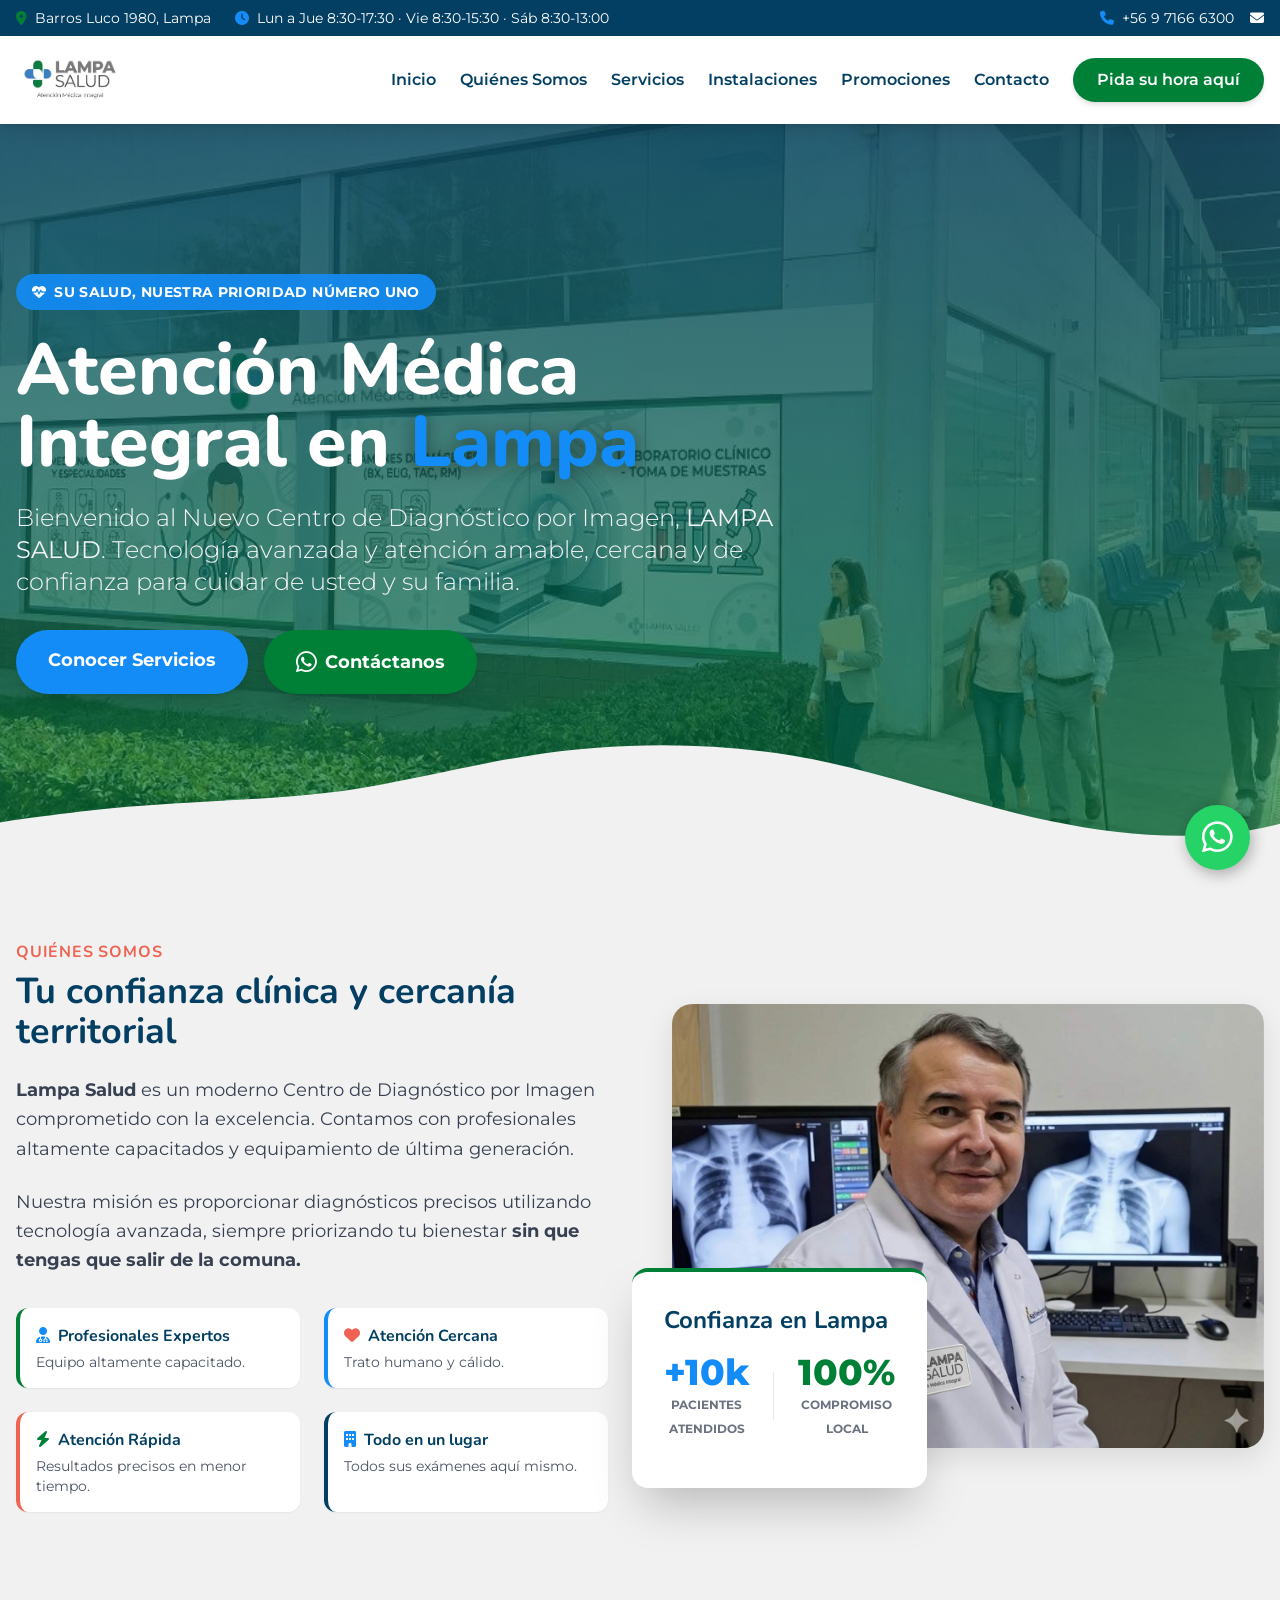
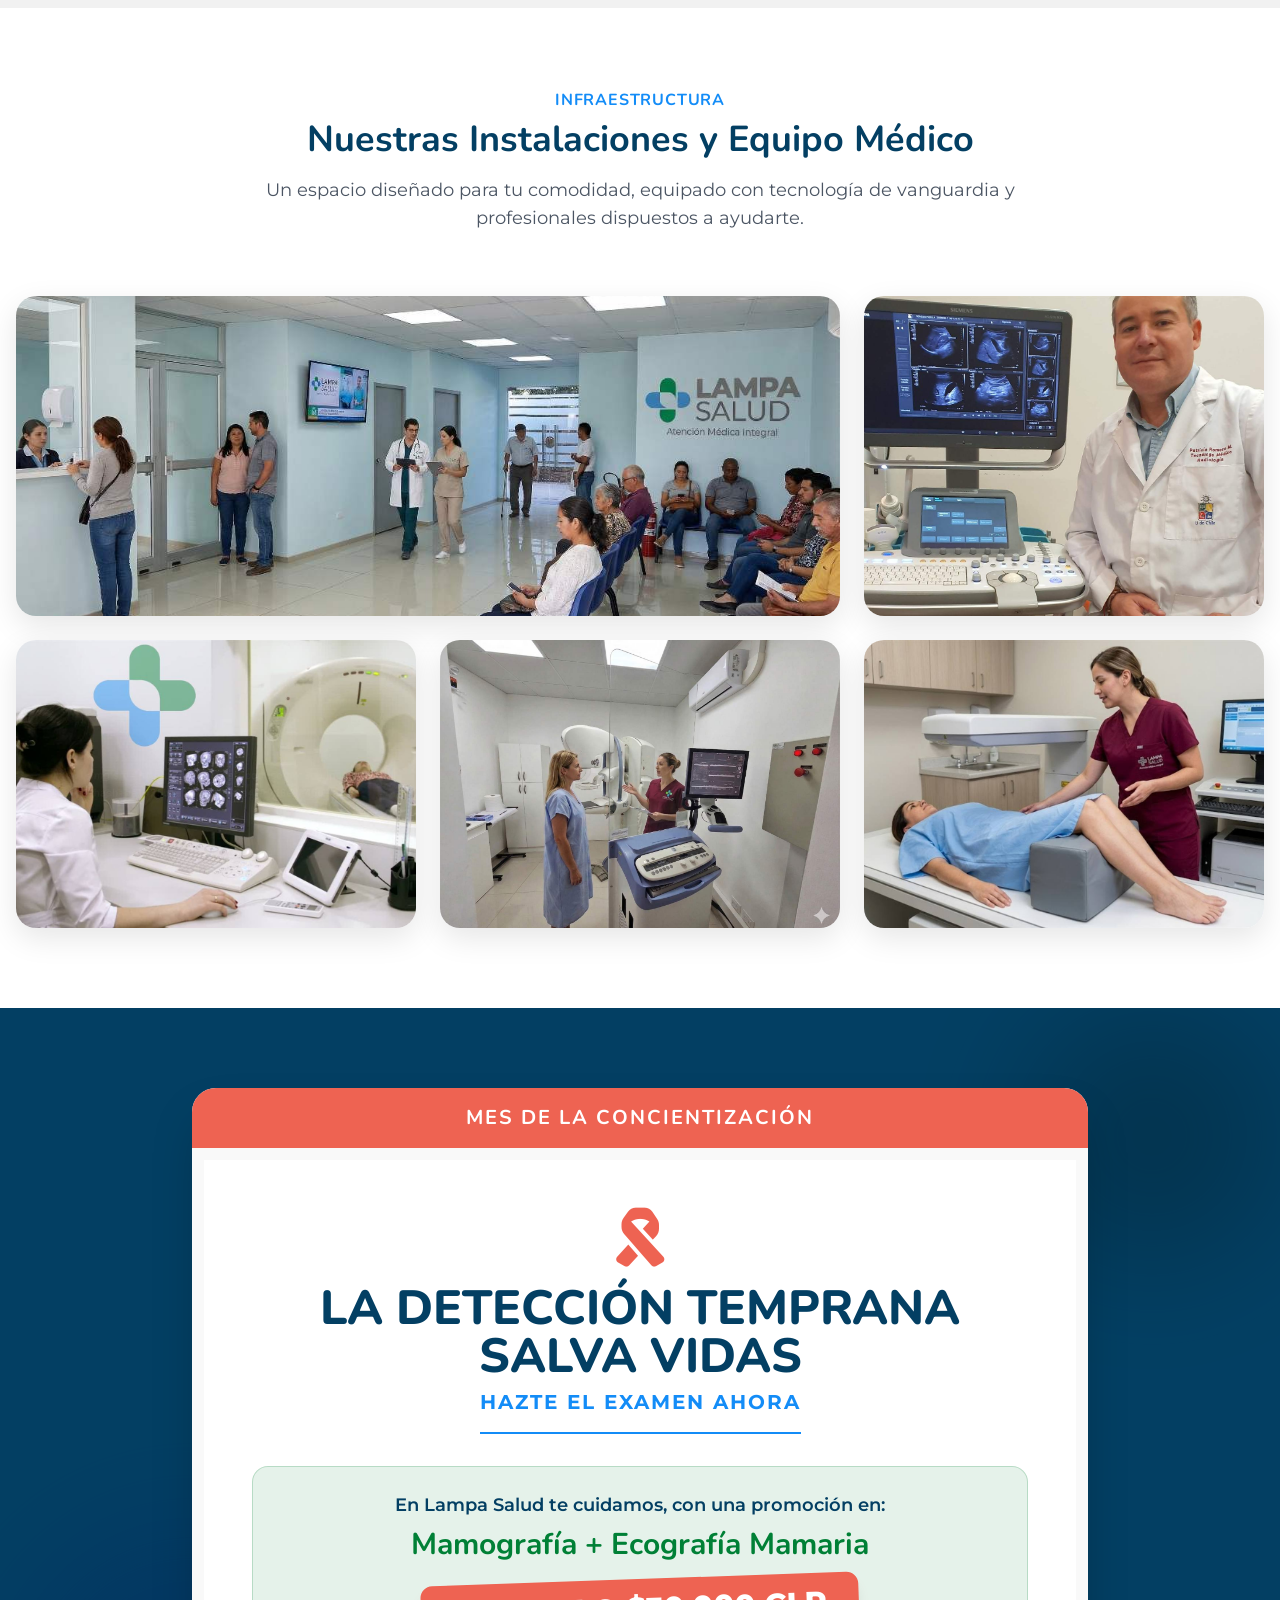
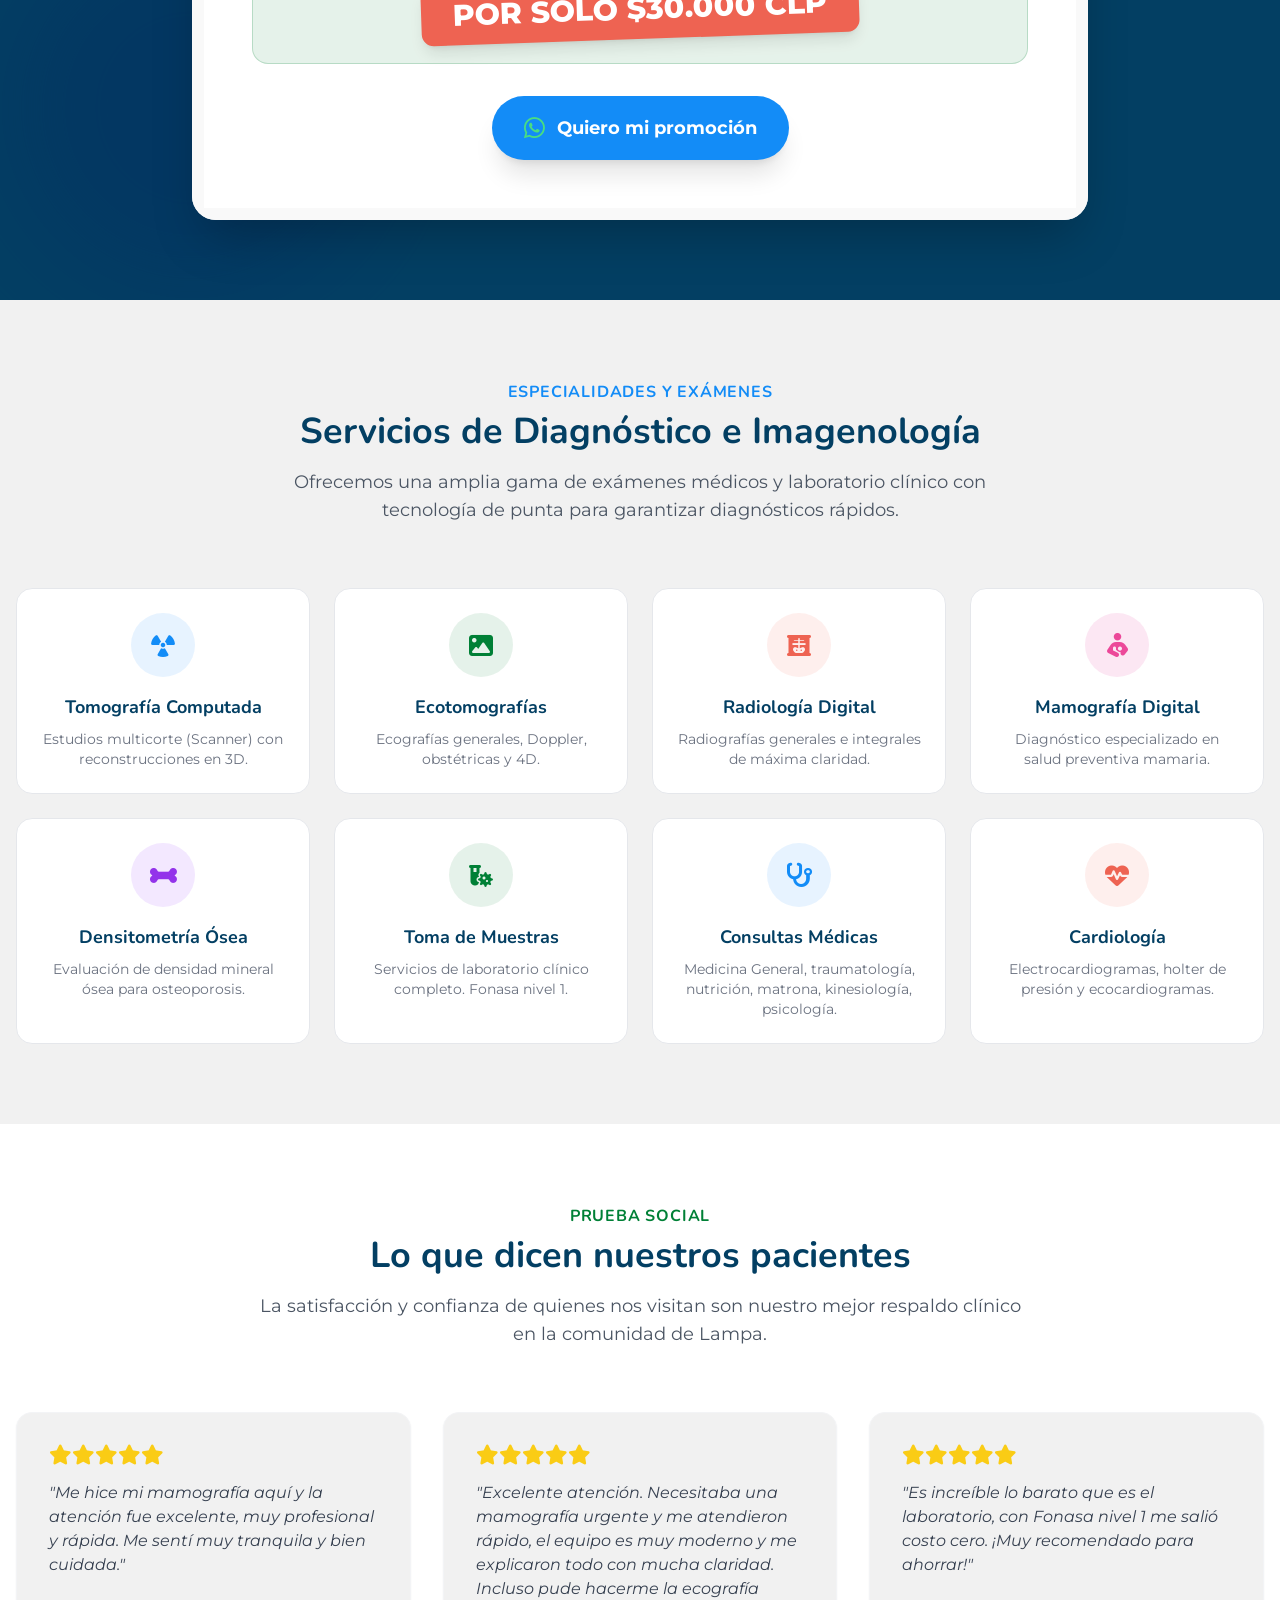
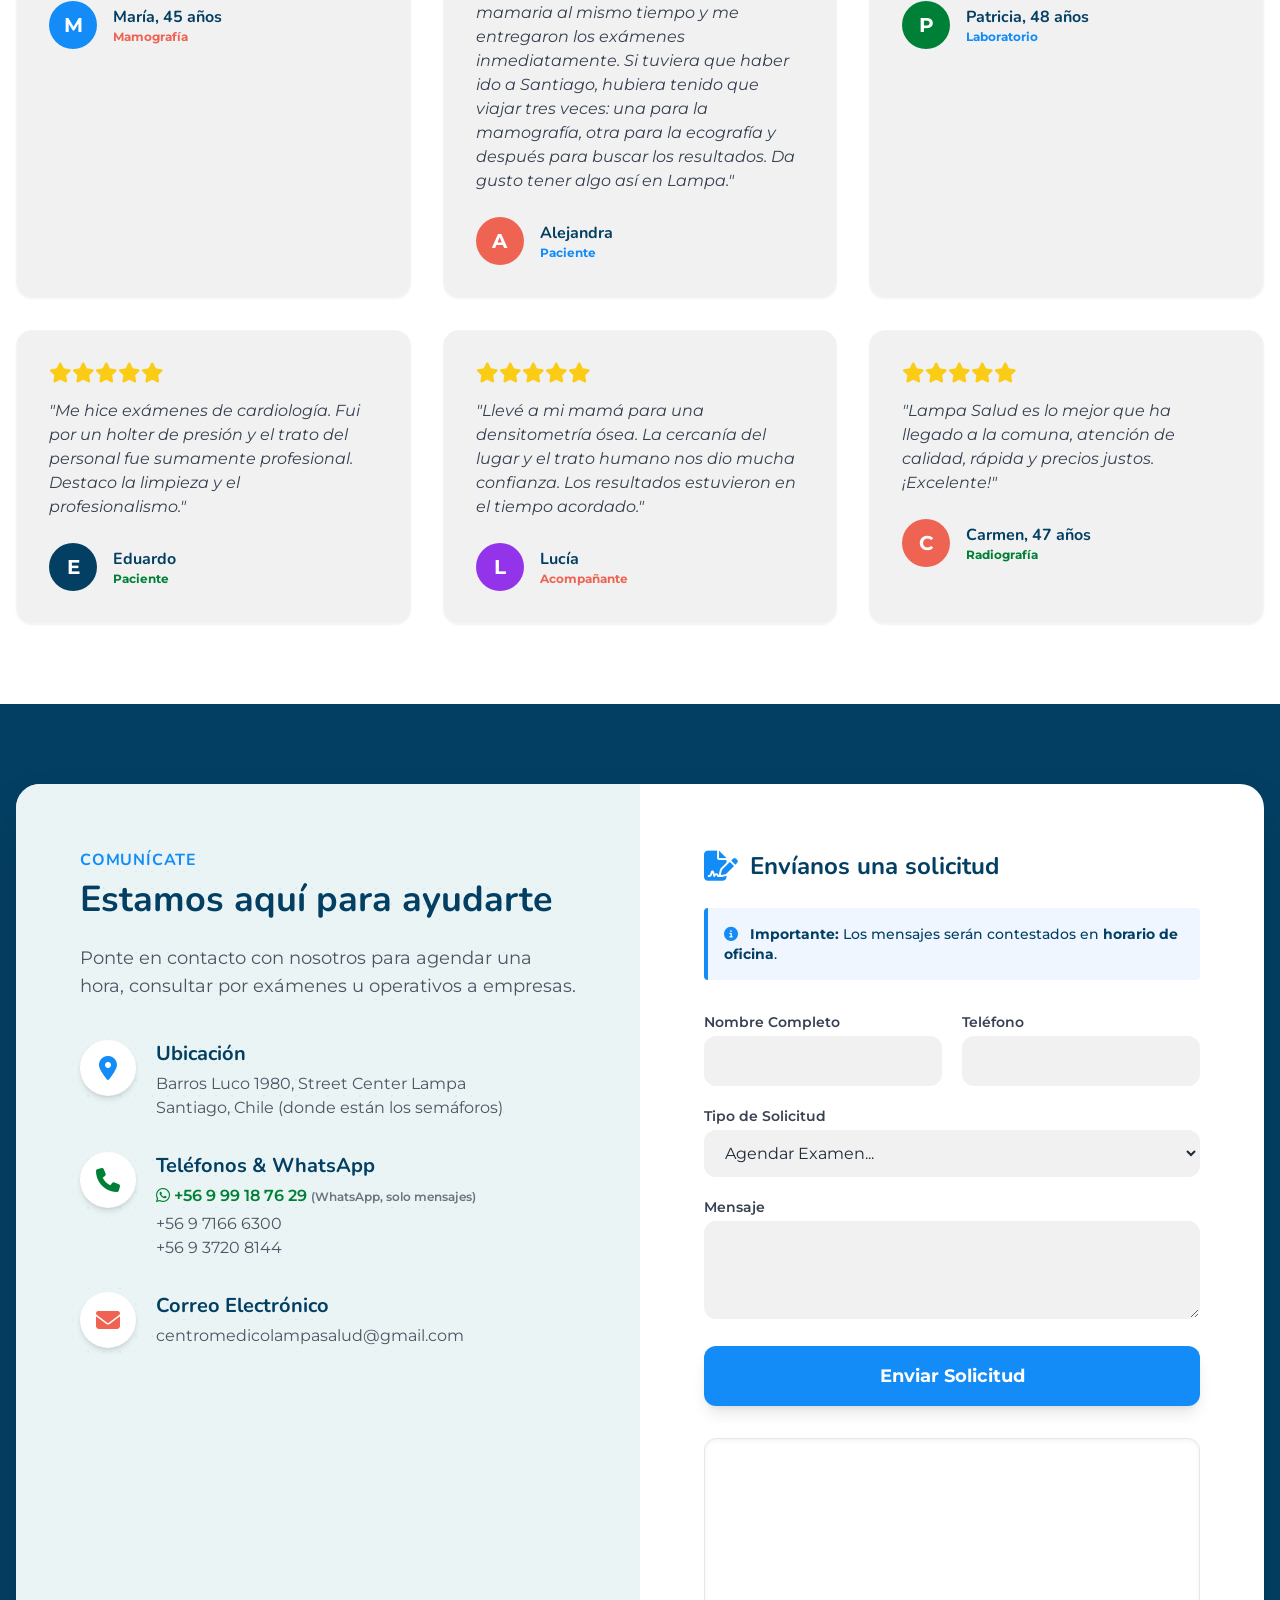
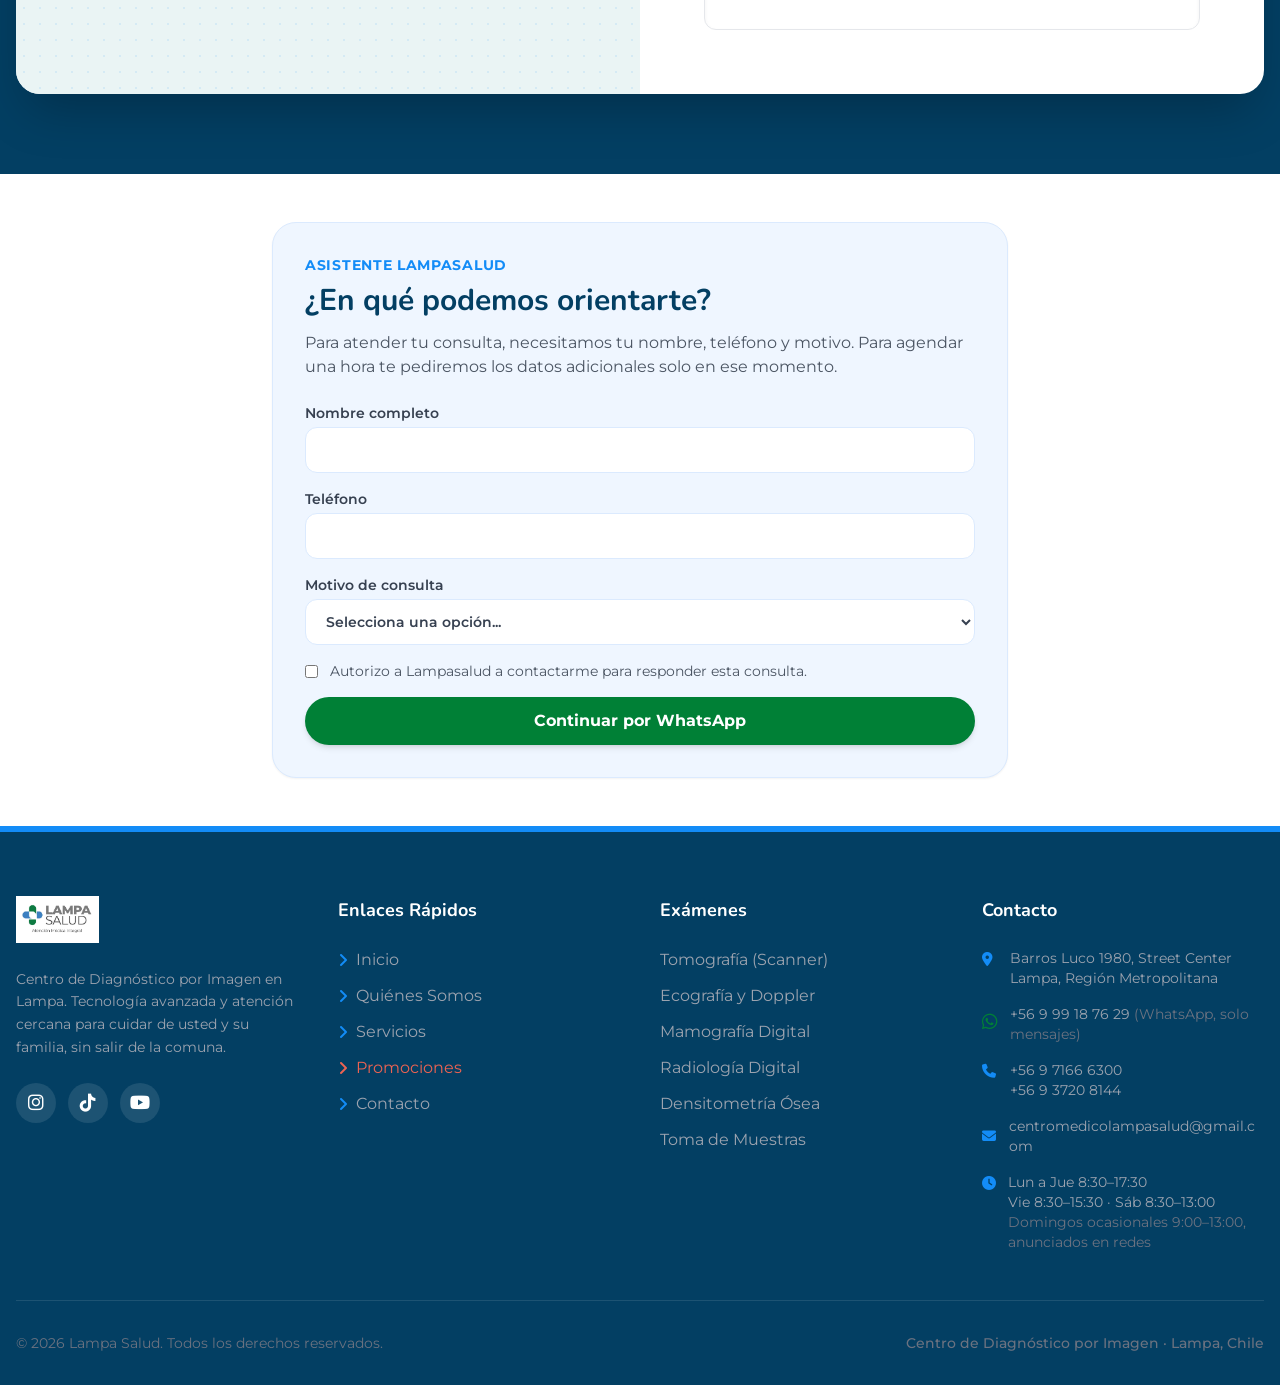
==== commit a710816e: "Agregar enlace al canal de YouTube (@LampaSalud) en el pie de todas las páginas Co-Authored-By: Clau" ====
--- a/index.html
+++ b/index.html
@@ -108,7 +108,8 @@
       "sameAs": [
         "https://maps.google.com/?cid=-5992990107637665610",
         "https://www.instagram.com/lampasalud/",
-        "https://www.tiktok.com/@lampasalud"
+        "https://www.tiktok.com/@lampasalud",
+        "https://www.youtube.com/@LampaSalud"
       ],
       "areaServed": [
         {
@@ -741,6 +742,7 @@
                     <div style="display:flex;gap:12px;align-items:center" aria-label="Redes sociales de Lampa Salud">
                         <a href="https://www.instagram.com/lampasalud/" target="_blank" rel="noopener" aria-label="Instagram de Lampa Salud" title="Instagram @lampasalud" style="width:40px;height:40px;border-radius:9999px;background:rgba(255,255,255,0.1);display:inline-flex;align-items:center;justify-content:center;color:#fff;font-size:18px" class="hover:opacity-80 transition"><i class="fa-brands fa-instagram"></i></a>
                         <a href="https://www.tiktok.com/@lampasalud" target="_blank" rel="noopener" aria-label="TikTok de Lampa Salud" title="TikTok @lampasalud" style="width:40px;height:40px;border-radius:9999px;background:rgba(255,255,255,0.1);display:inline-flex;align-items:center;justify-content:center;color:#fff;font-size:18px" class="hover:opacity-80 transition"><i class="fa-brands fa-tiktok"></i></a>
+                        <a href="https://www.youtube.com/@LampaSalud" target="_blank" rel="noopener" aria-label="YouTube de Lampa Salud" title="YouTube @LampaSalud" style="width:40px;height:40px;border-radius:9999px;background:rgba(255,255,255,0.1);display:inline-flex;align-items:center;justify-content:center;color:#fff;font-size:18px" class="hover:opacity-80 transition"><i class="fa-brands fa-youtube"></i></a>
                     </div>
                 </div>
                 <div>
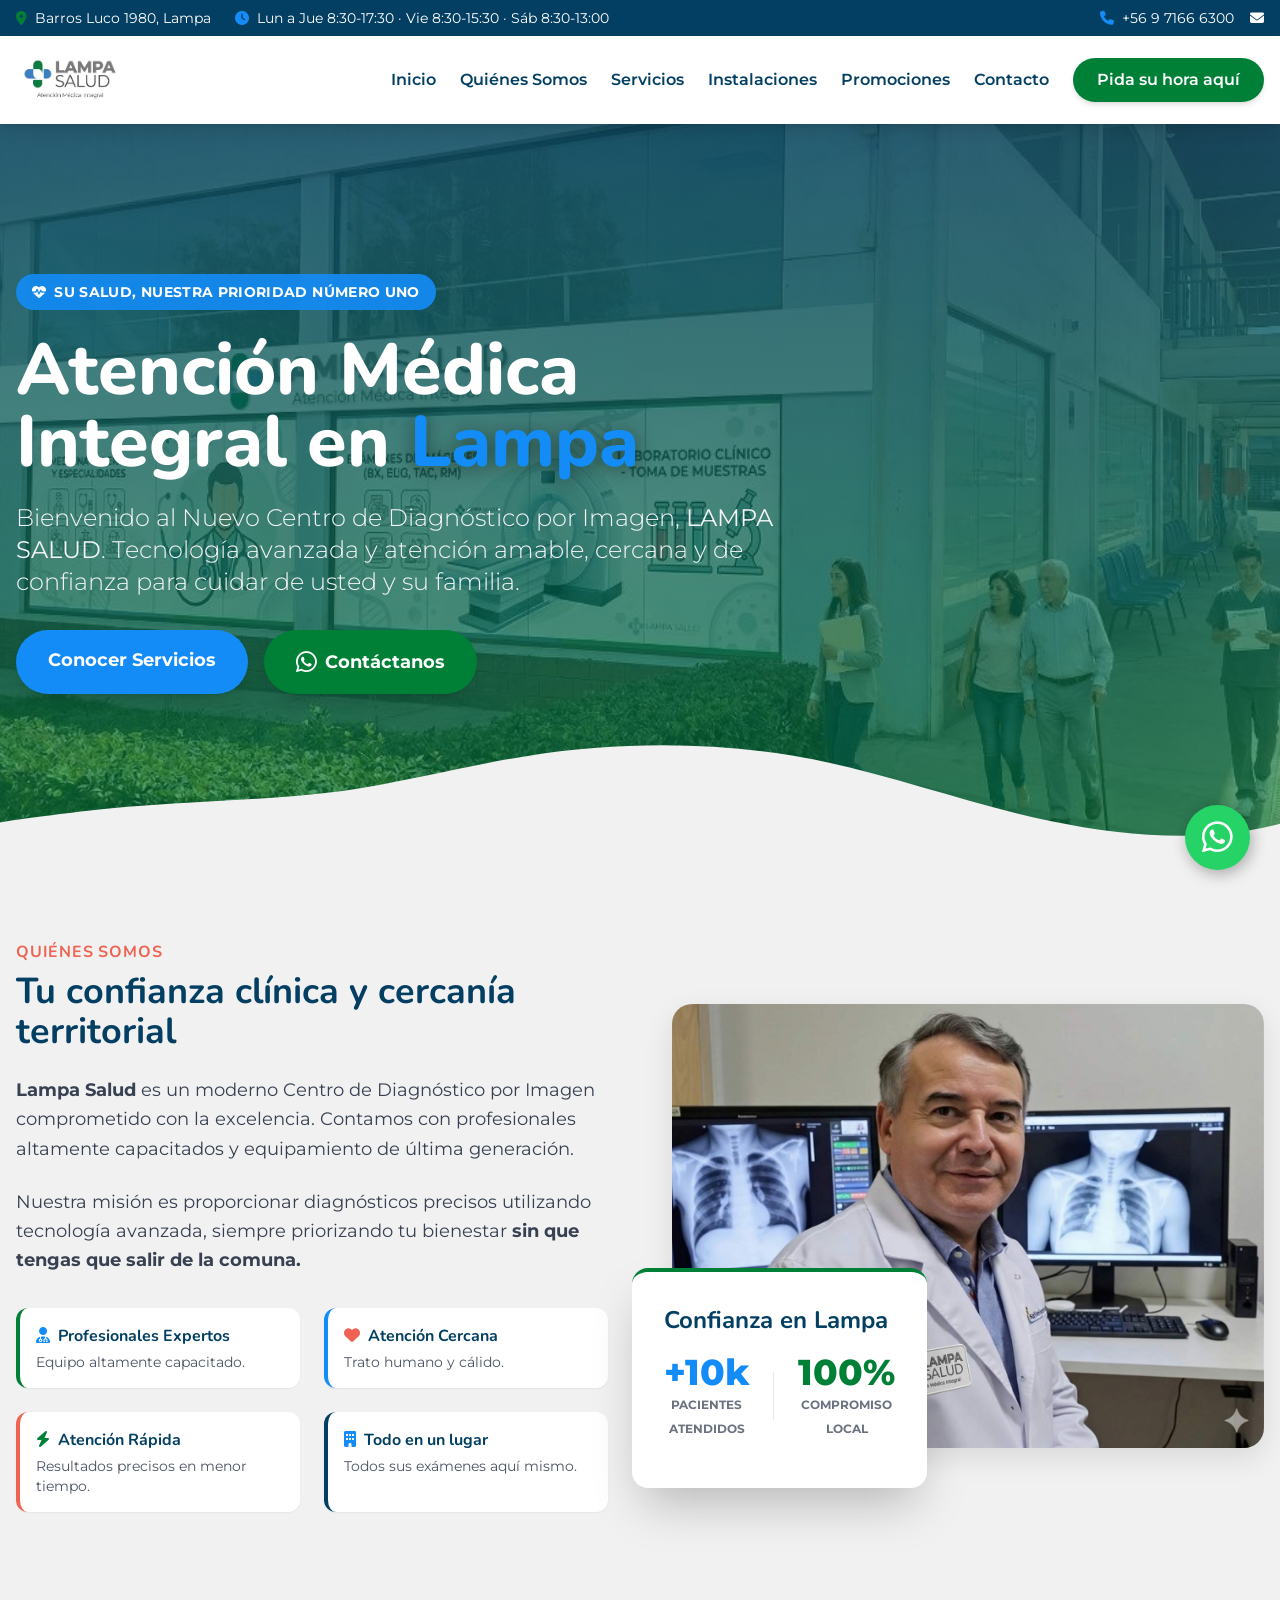
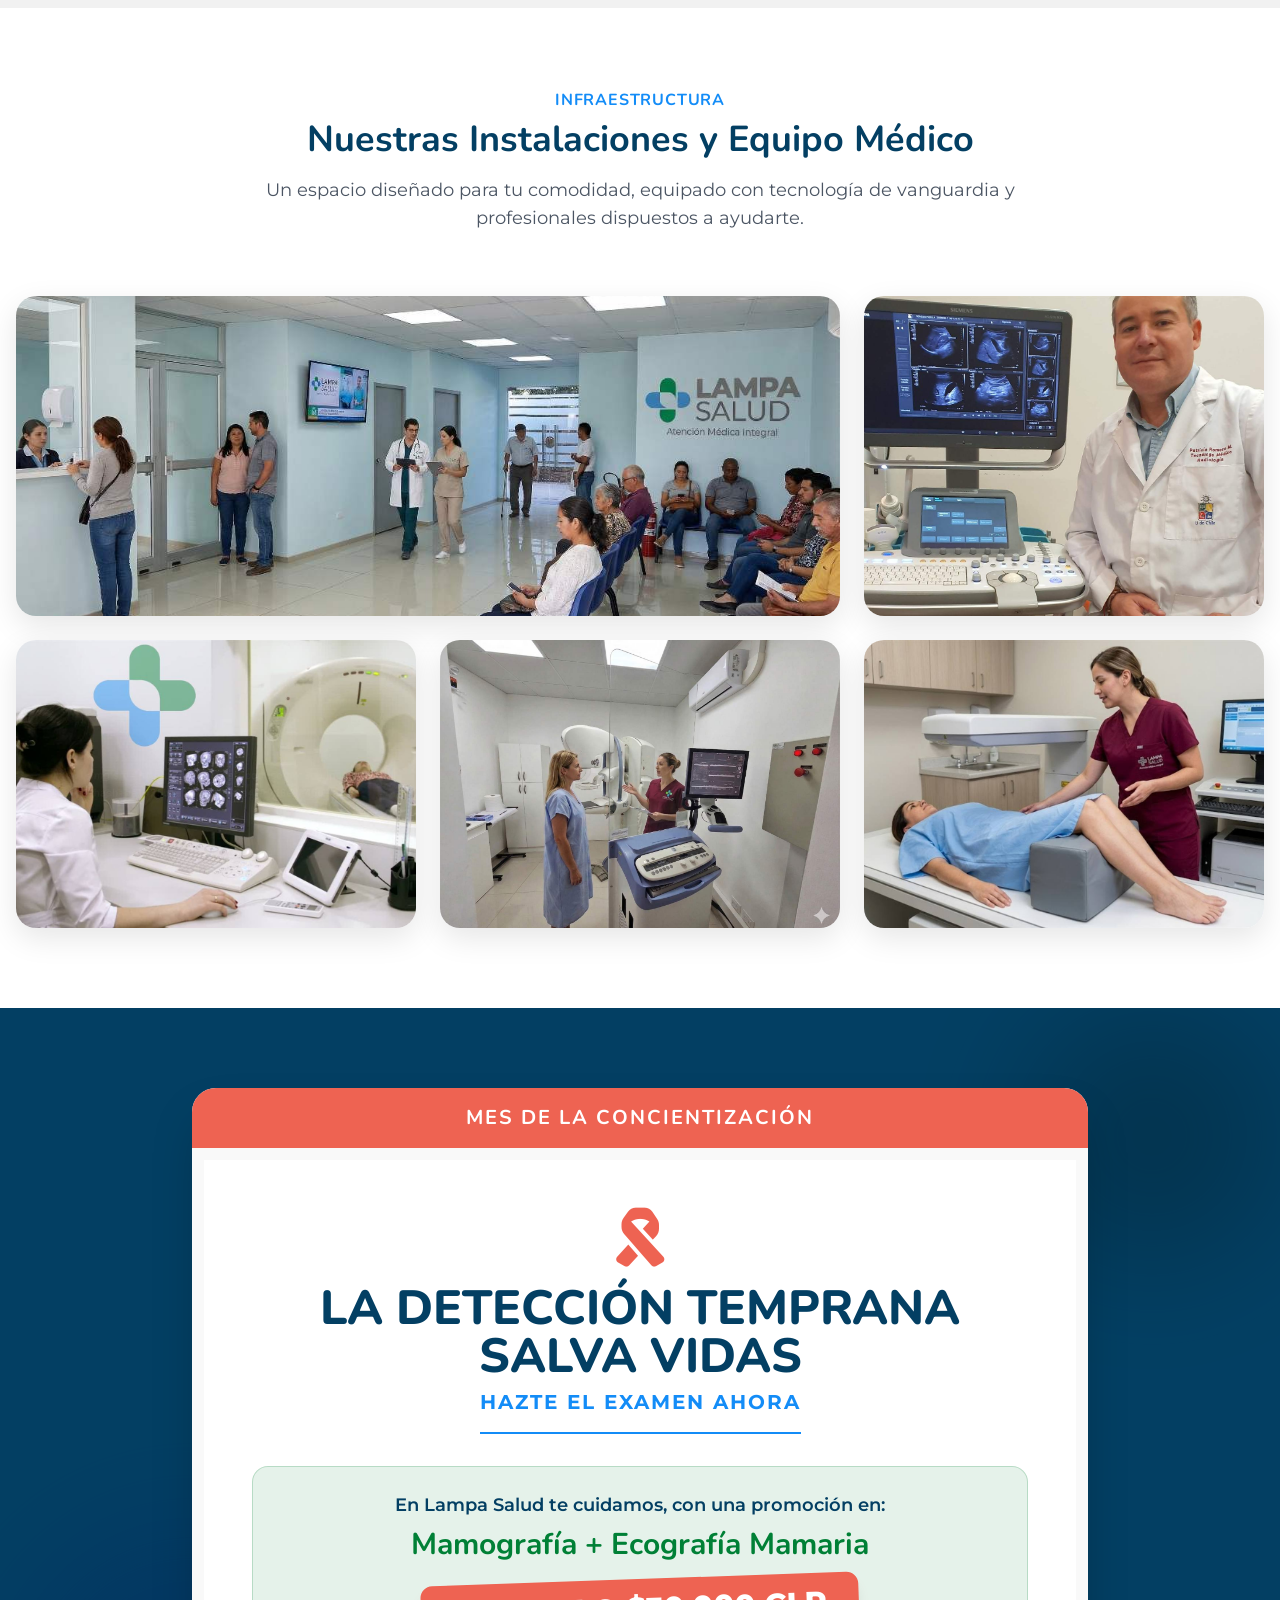
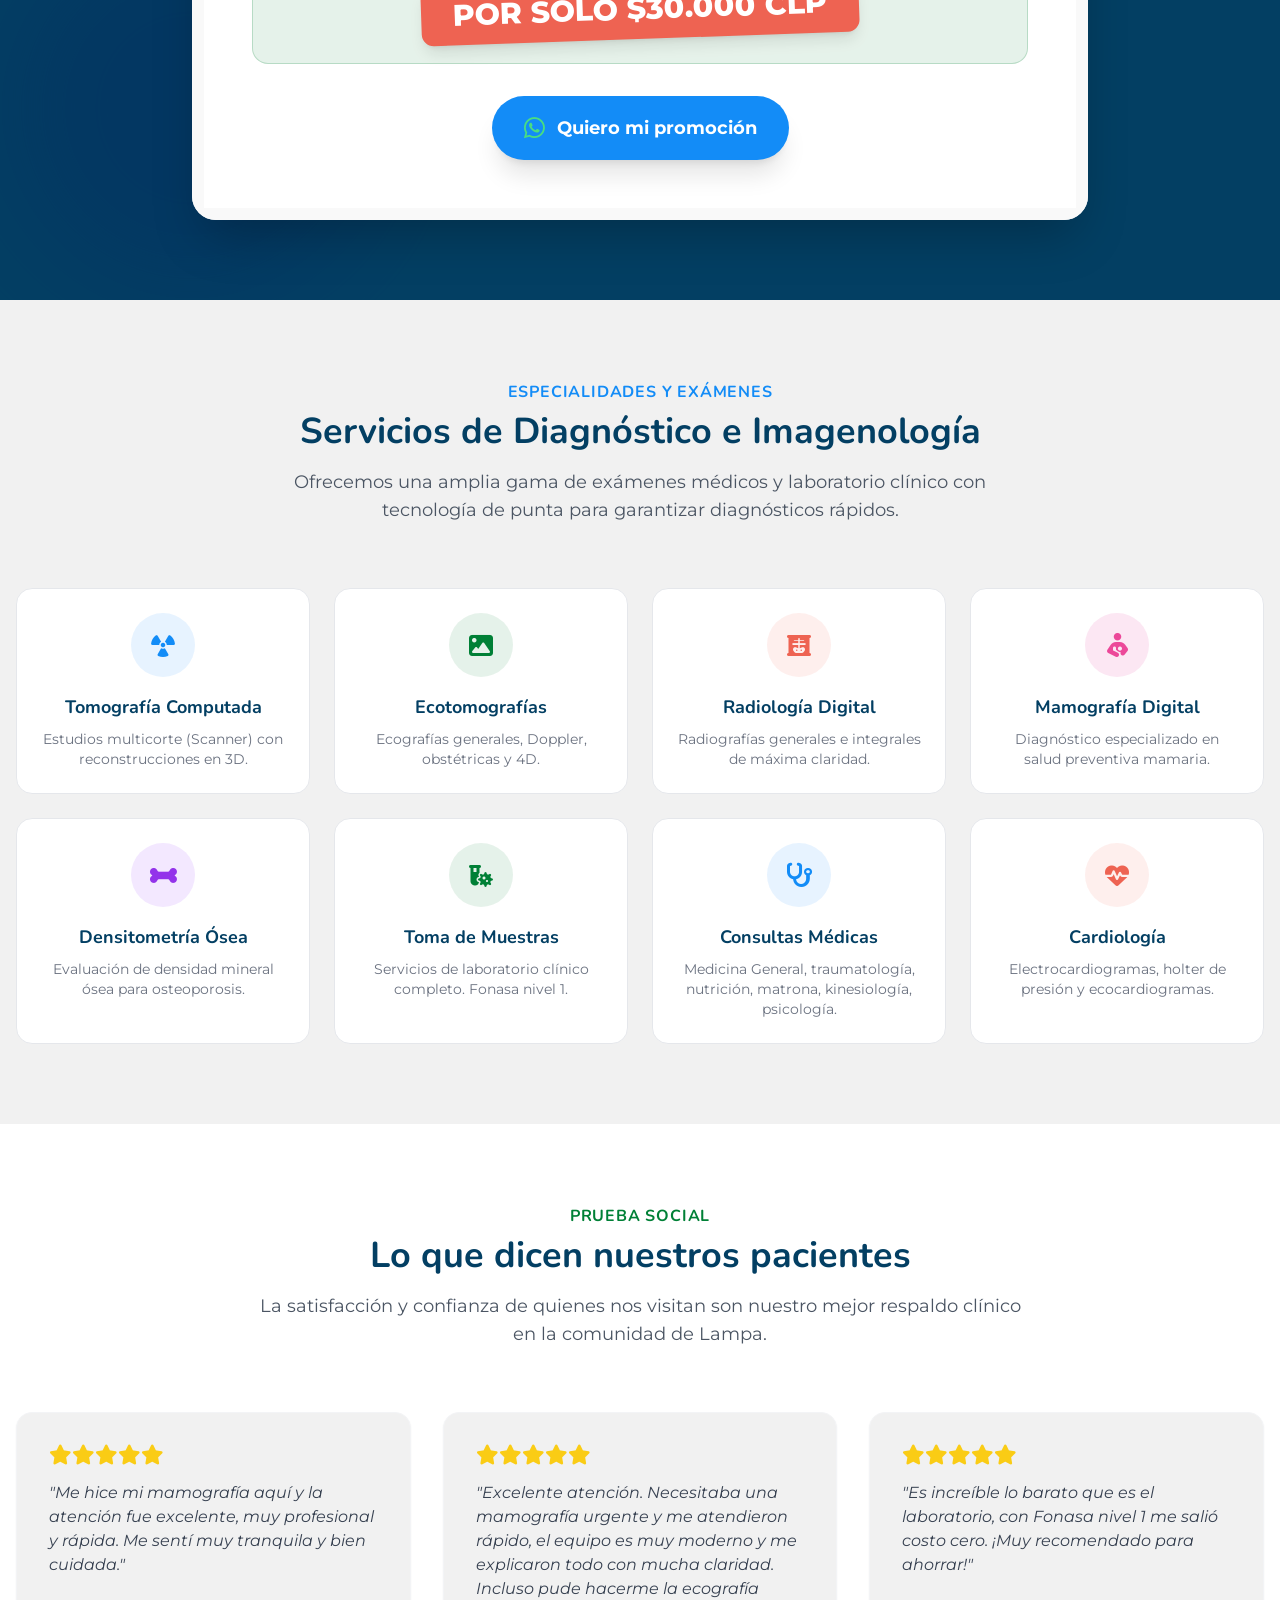
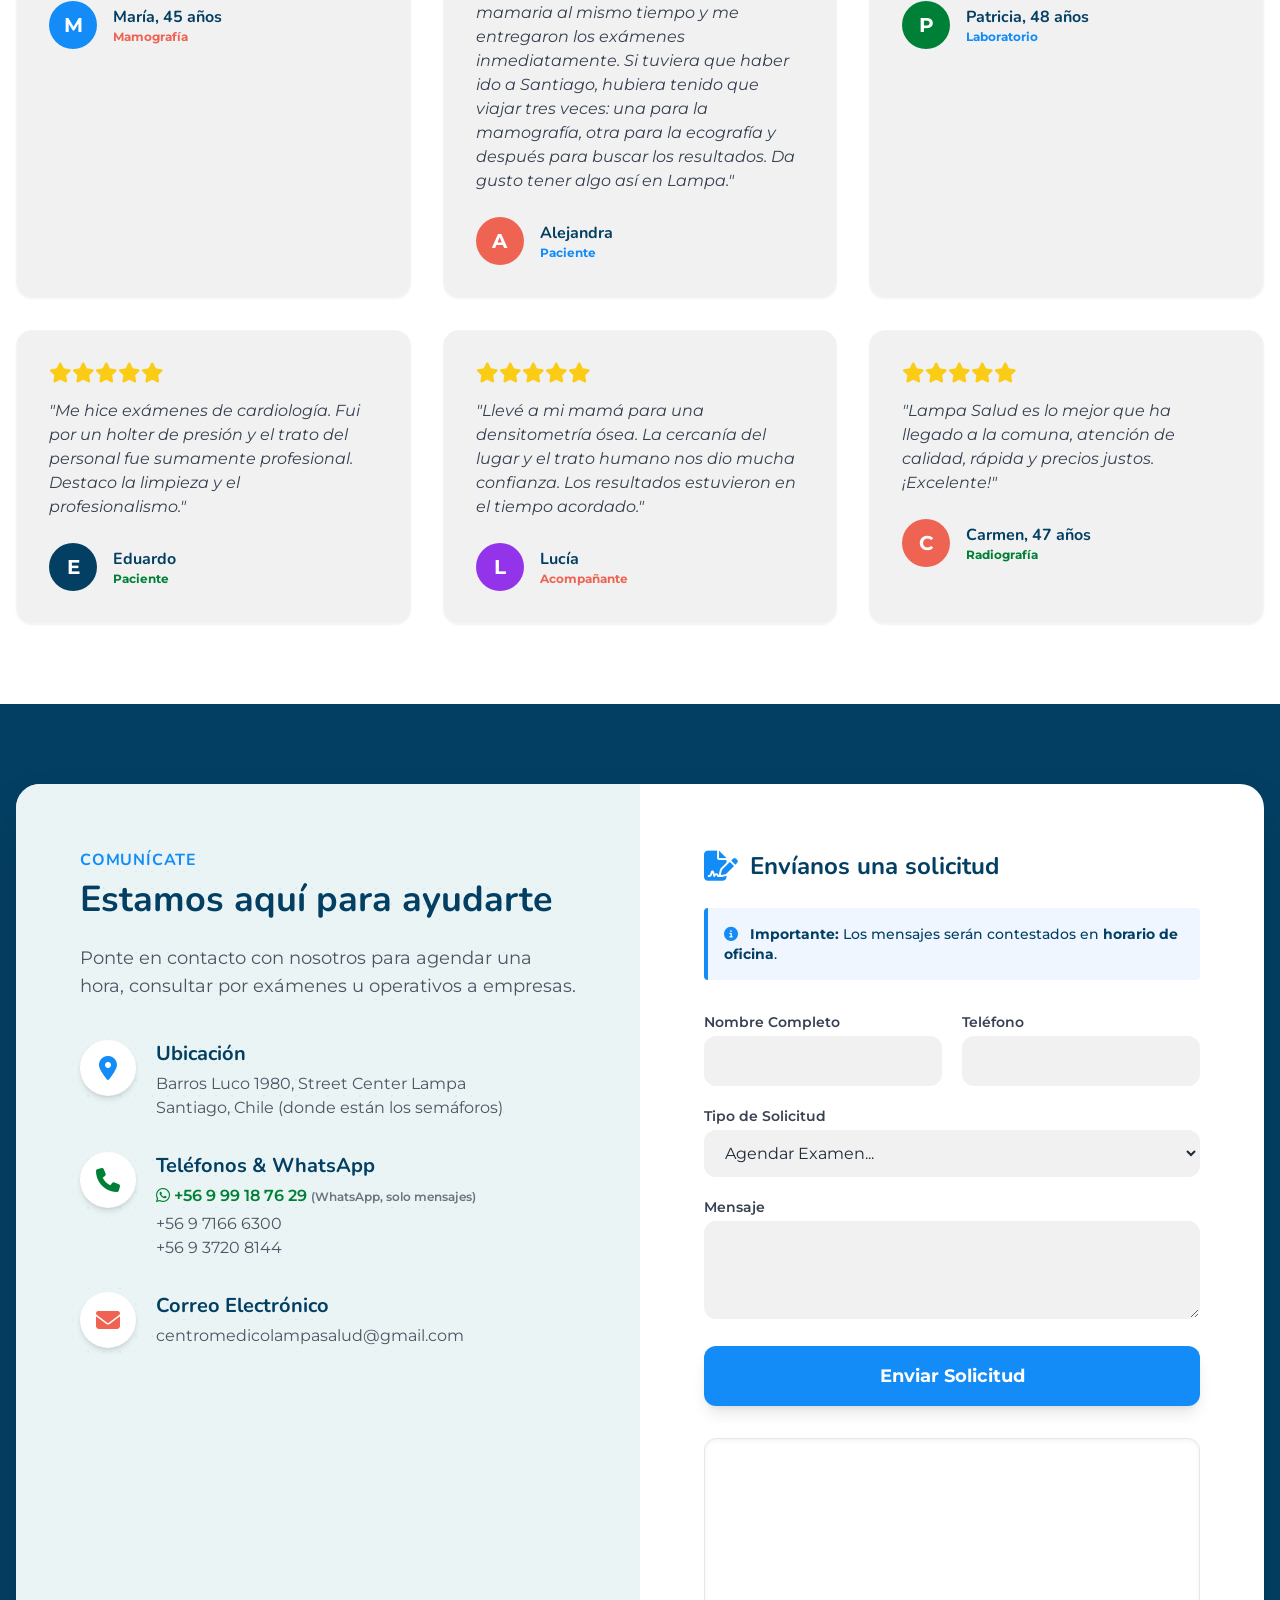
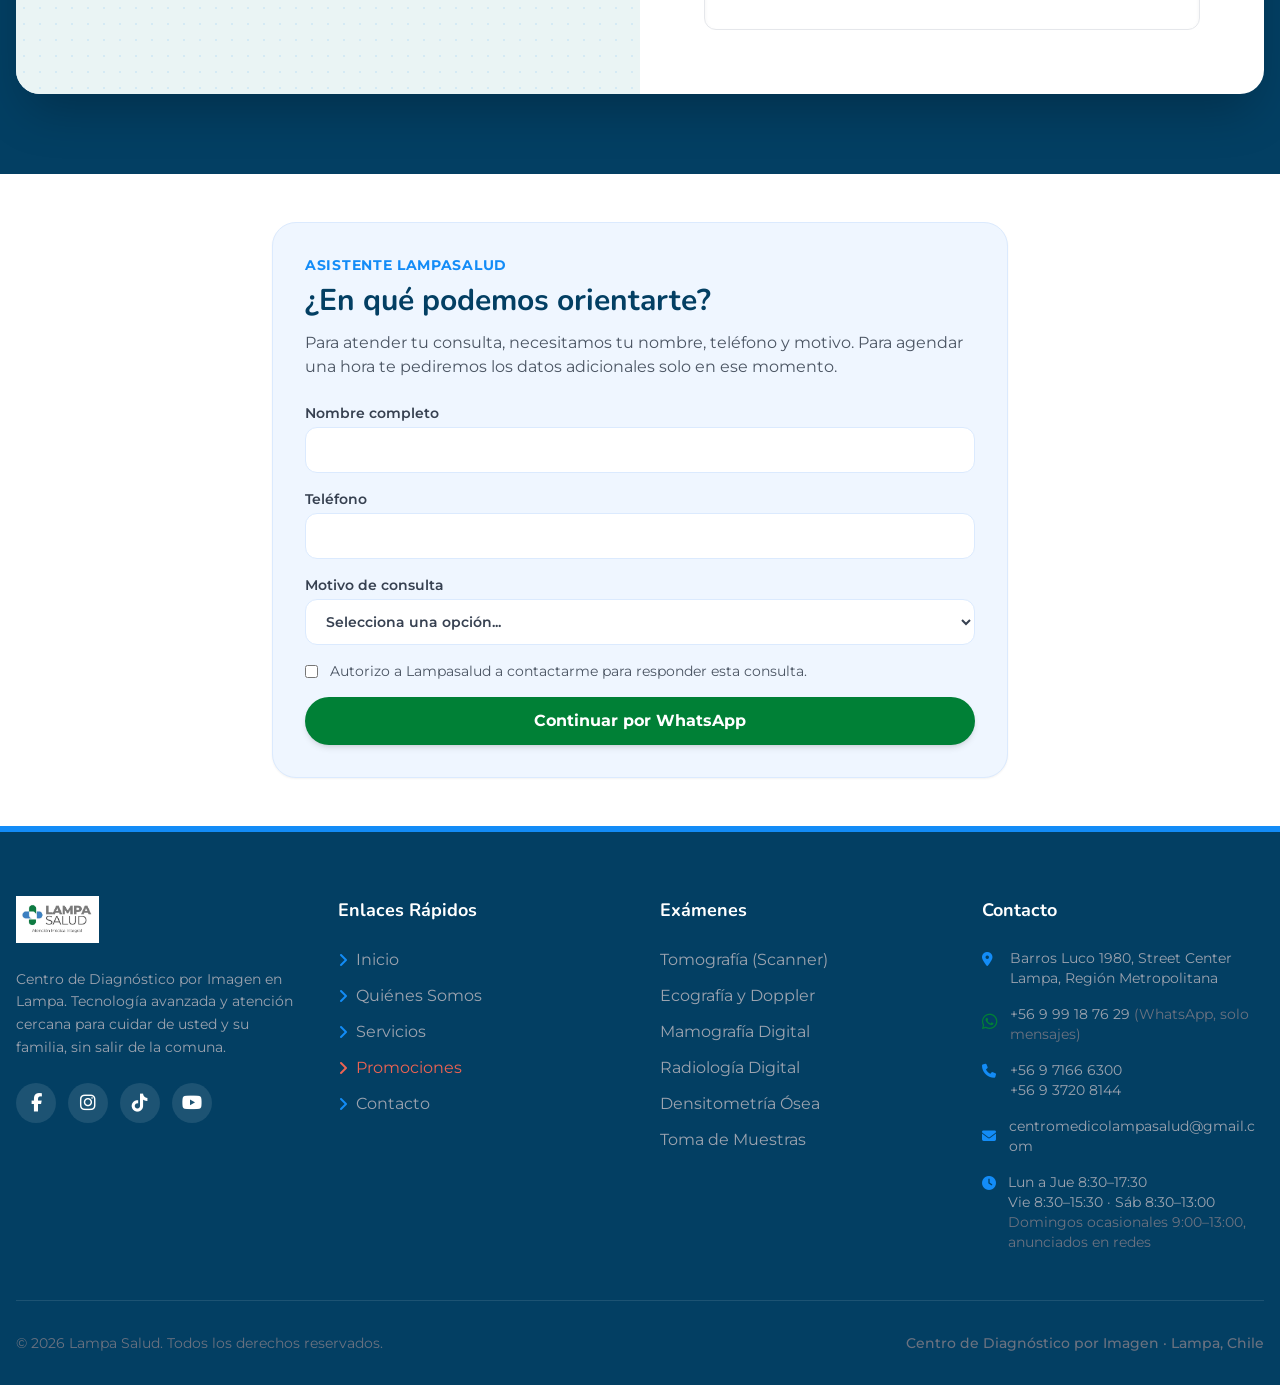
==== commit 594651c0: "Agrega Facebook a redes del pie y sameAs; corrige title TikTok Co-Authored-By: Claude Opus 5.5 <nore" ====
--- a/index.html
+++ b/index.html
@@ -107,8 +107,9 @@
       "hasMap": "https://maps.google.com/?cid=-5992990107637665610",
       "sameAs": [
         "https://maps.google.com/?cid=-5992990107637665610",
+        "https://www.facebook.com/profile.php?id=61572878854168",
         "https://www.instagram.com/lampasalud/",
-        "https://www.tiktok.com/@lampasalud",
+        "https://www.tiktok.com/@lampasalud.cl",
         "https://www.youtube.com/@LampaSalud"
       ],
       "areaServed": [
@@ -740,8 +741,9 @@
                     </div>
                     <p class="text-gray-400 text-sm mb-6 leading-relaxed">Centro de Diagnóstico por Imagen en Lampa. Tecnología avanzada y atención cercana para cuidar de usted y su familia, sin salir de la comuna.</p>
                     <div style="display:flex;gap:12px;align-items:center" aria-label="Redes sociales de Lampa Salud">
+                        <a href="https://www.facebook.com/profile.php?id=61572878854168" target="_blank" rel="noopener" aria-label="Facebook de Lampa Salud" title="Facebook Lampa Salud" style="width:40px;height:40px;border-radius:9999px;background:rgba(255,255,255,0.1);display:inline-flex;align-items:center;justify-content:center;color:#fff;font-size:18px" class="hover:opacity-80 transition"><i class="fa-brands fa-facebook-f"></i></a>
                         <a href="https://www.instagram.com/lampasalud/" target="_blank" rel="noopener" aria-label="Instagram de Lampa Salud" title="Instagram @lampasalud" style="width:40px;height:40px;border-radius:9999px;background:rgba(255,255,255,0.1);display:inline-flex;align-items:center;justify-content:center;color:#fff;font-size:18px" class="hover:opacity-80 transition"><i class="fa-brands fa-instagram"></i></a>
-                        <a href="https://www.tiktok.com/@lampasalud" target="_blank" rel="noopener" aria-label="TikTok de Lampa Salud" title="TikTok @lampasalud" style="width:40px;height:40px;border-radius:9999px;background:rgba(255,255,255,0.1);display:inline-flex;align-items:center;justify-content:center;color:#fff;font-size:18px" class="hover:opacity-80 transition"><i class="fa-brands fa-tiktok"></i></a>
+                        <a href="https://www.tiktok.com/@lampasalud.cl" target="_blank" rel="noopener" aria-label="TikTok de Lampa Salud" title="TikTok @lampasalud.cl" style="width:40px;height:40px;border-radius:9999px;background:rgba(255,255,255,0.1);display:inline-flex;align-items:center;justify-content:center;color:#fff;font-size:18px" class="hover:opacity-80 transition"><i class="fa-brands fa-tiktok"></i></a>
                         <a href="https://www.youtube.com/@LampaSalud" target="_blank" rel="noopener" aria-label="YouTube de Lampa Salud" title="YouTube @LampaSalud" style="width:40px;height:40px;border-radius:9999px;background:rgba(255,255,255,0.1);display:inline-flex;align-items:center;justify-content:center;color:#fff;font-size:18px" class="hover:opacity-80 transition"><i class="fa-brands fa-youtube"></i></a>
                     </div>
                 </div>
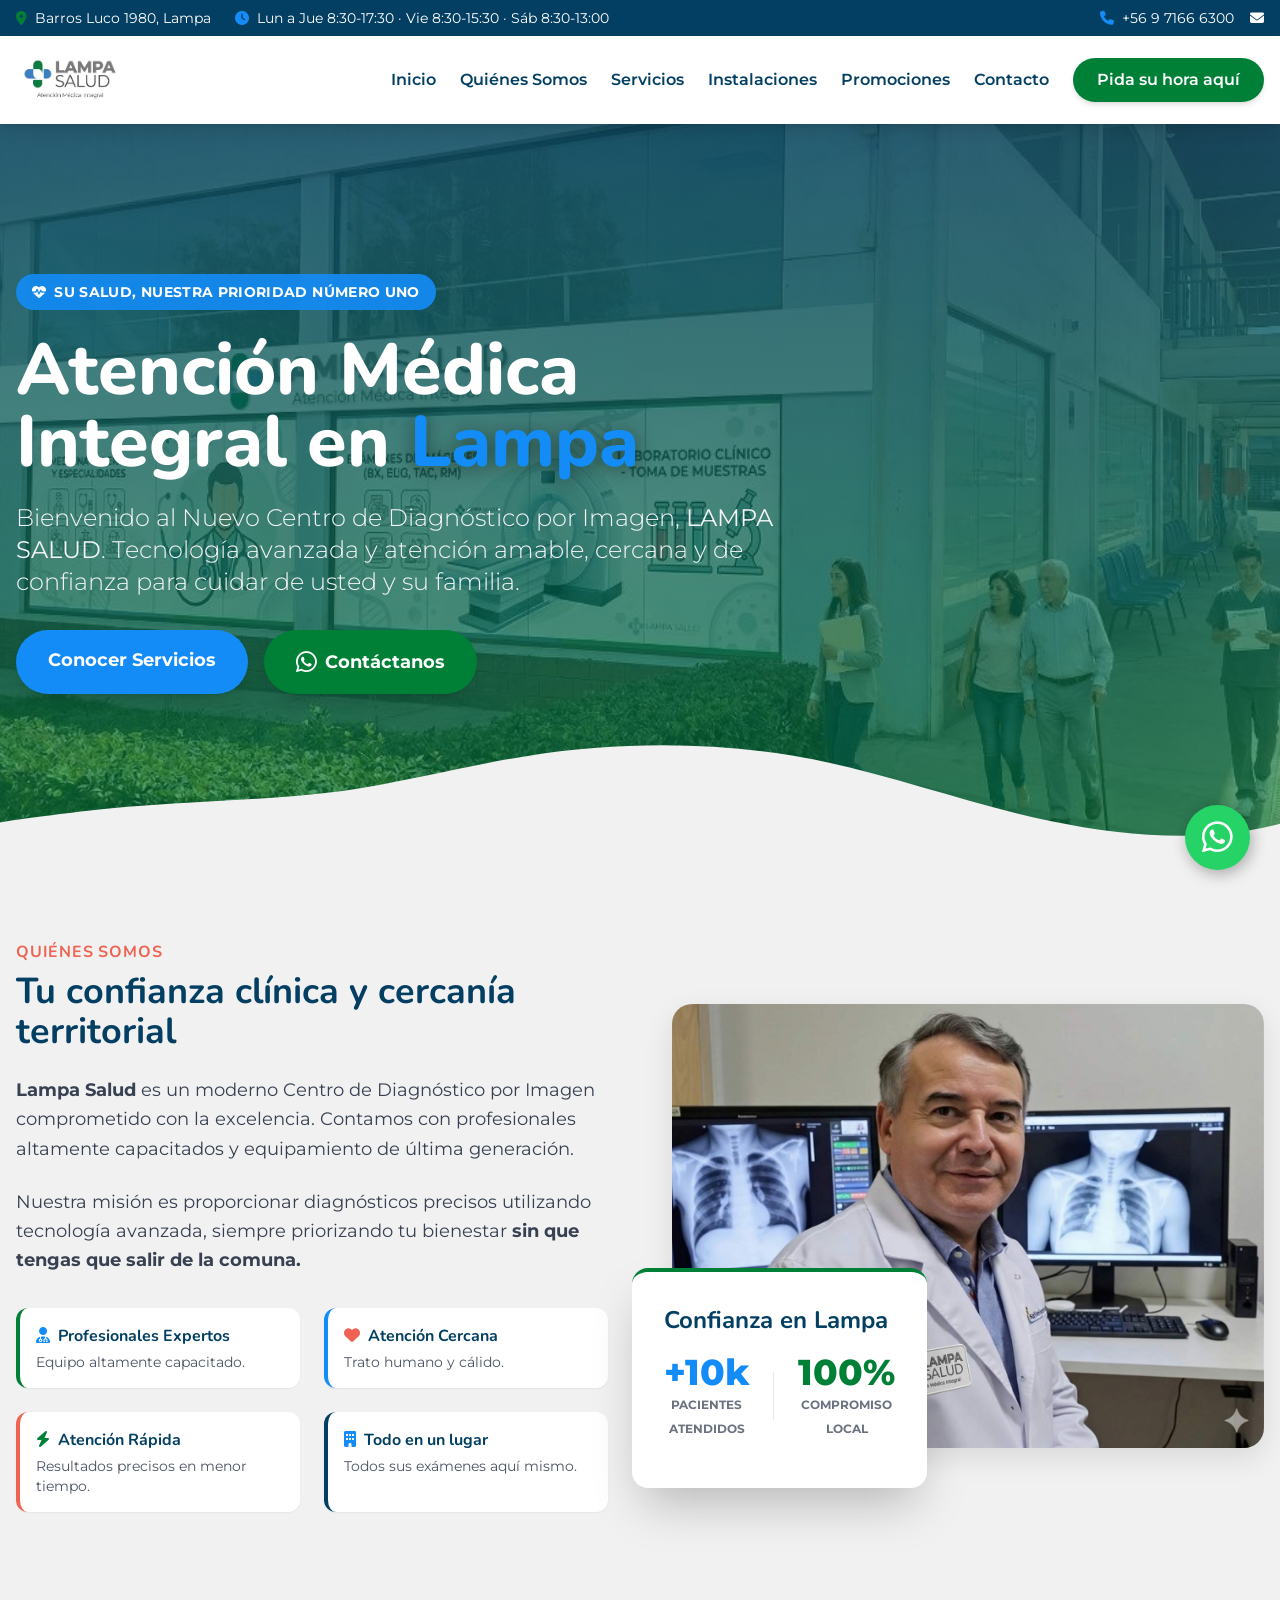
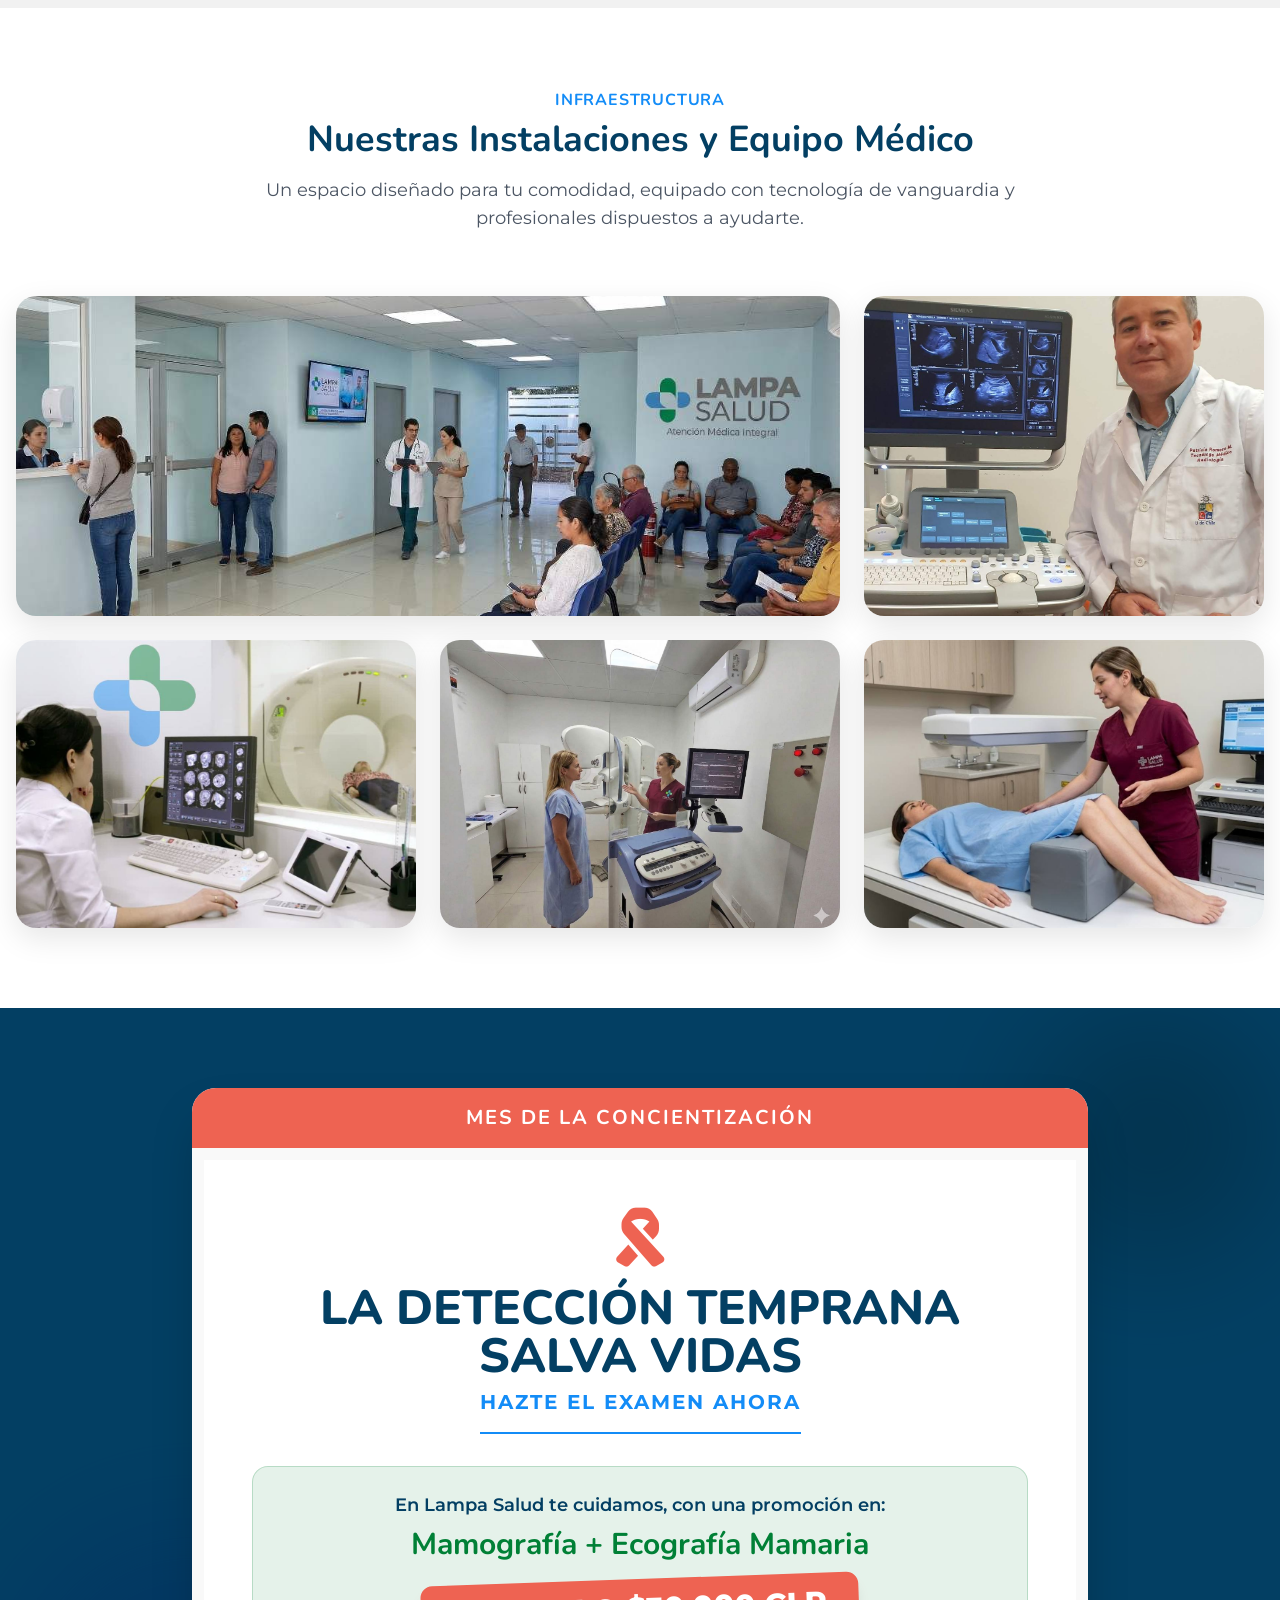
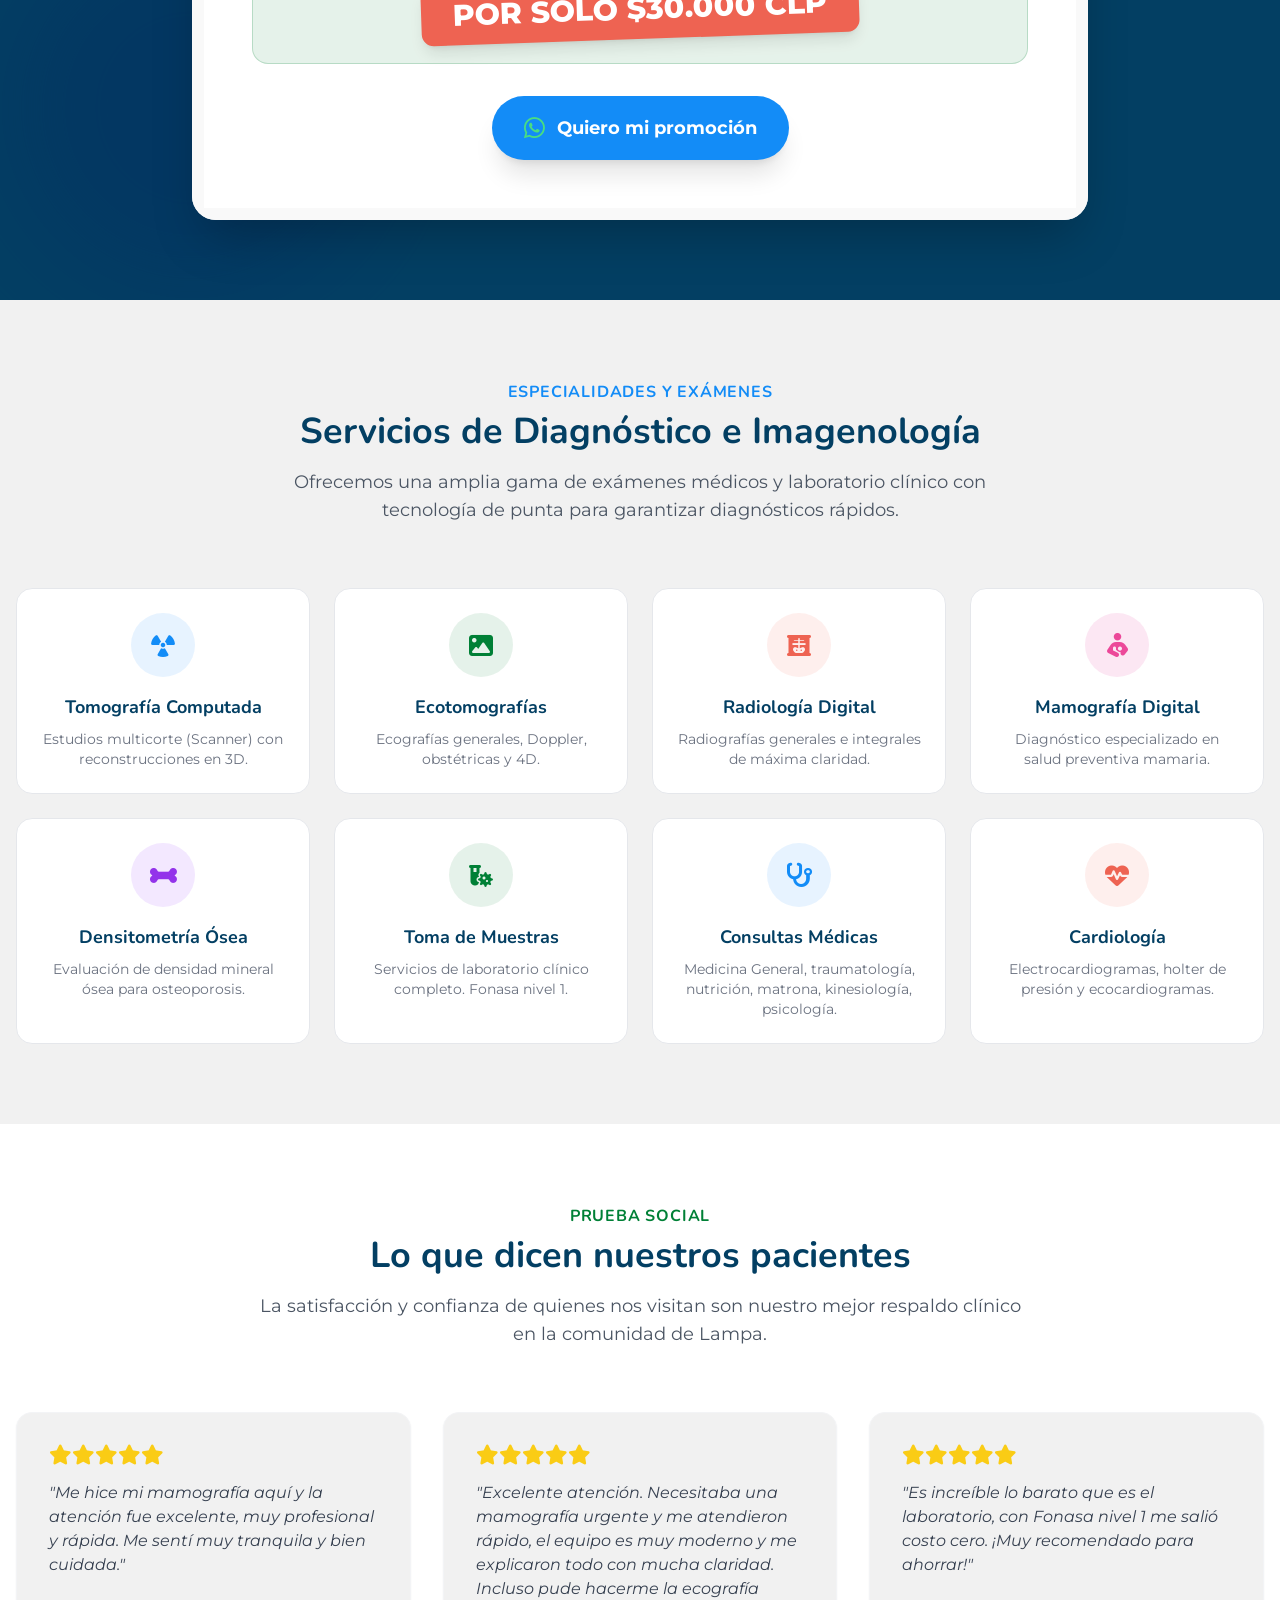
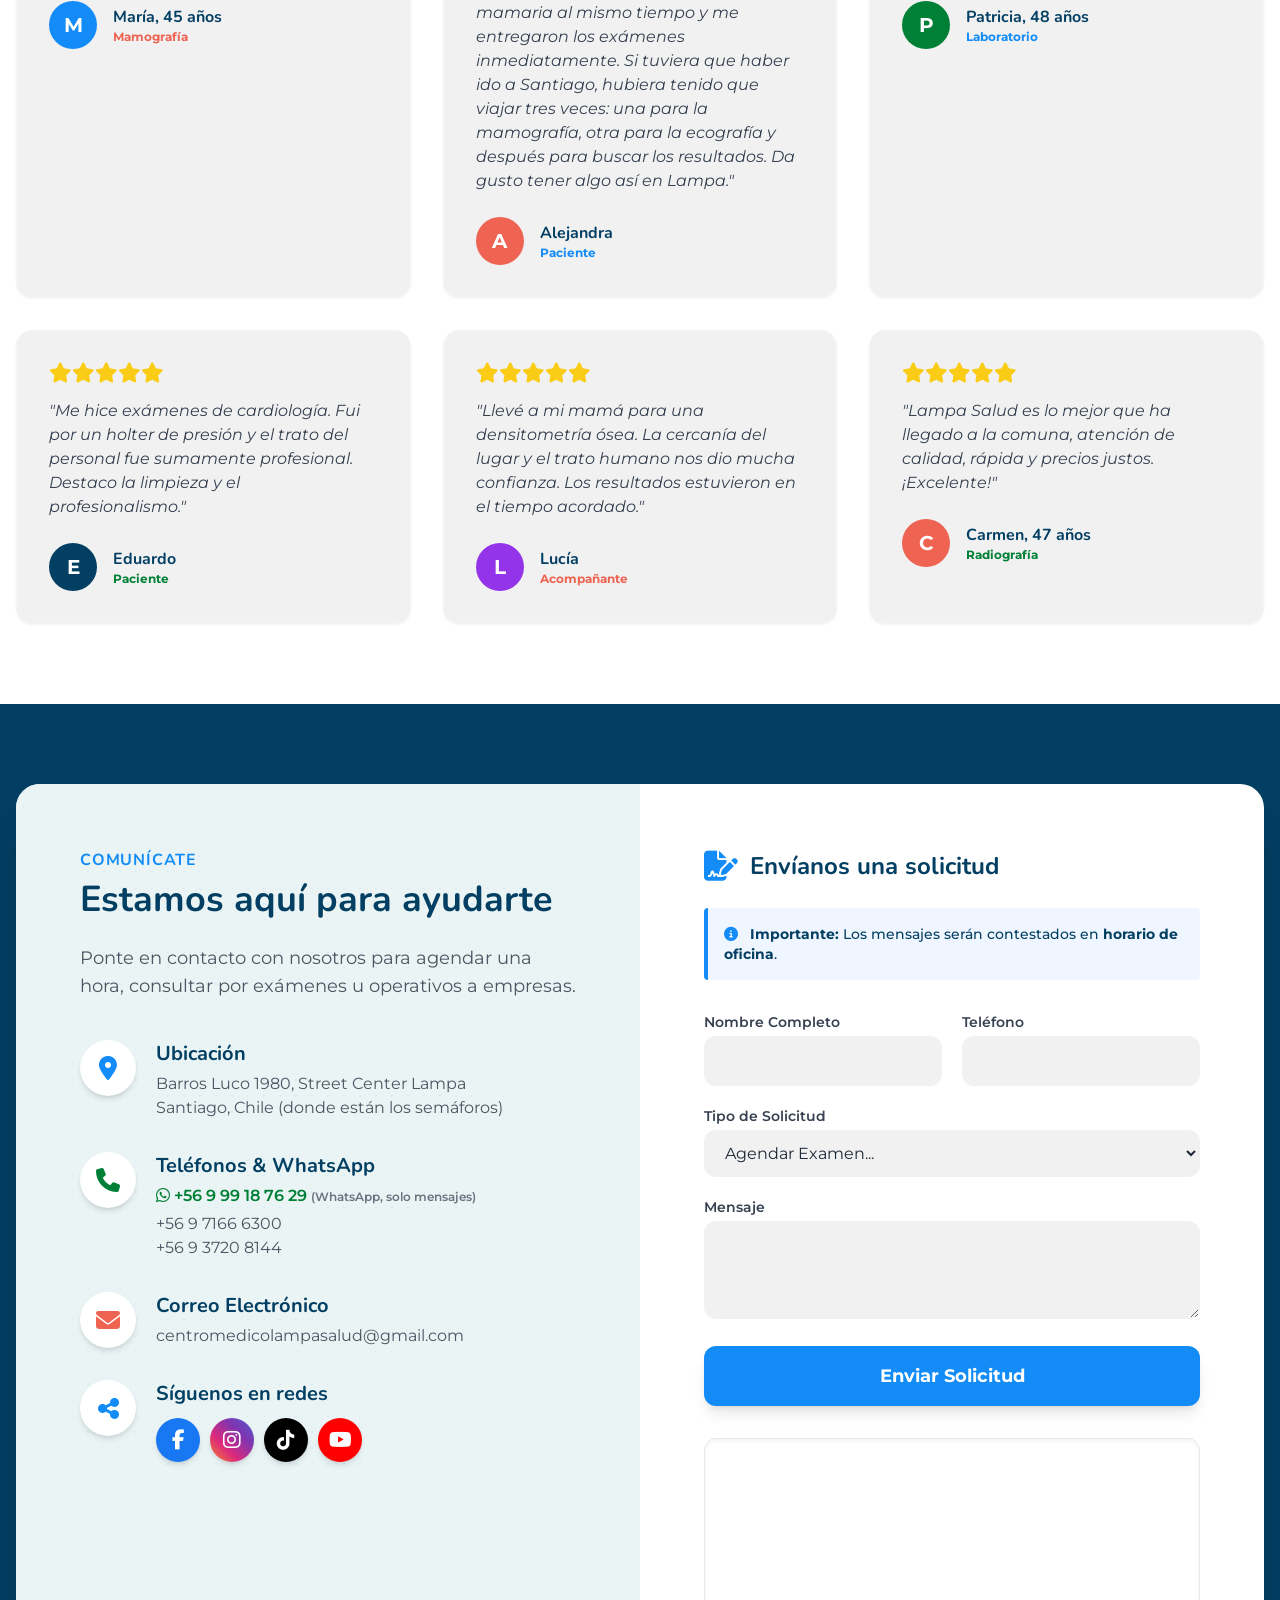
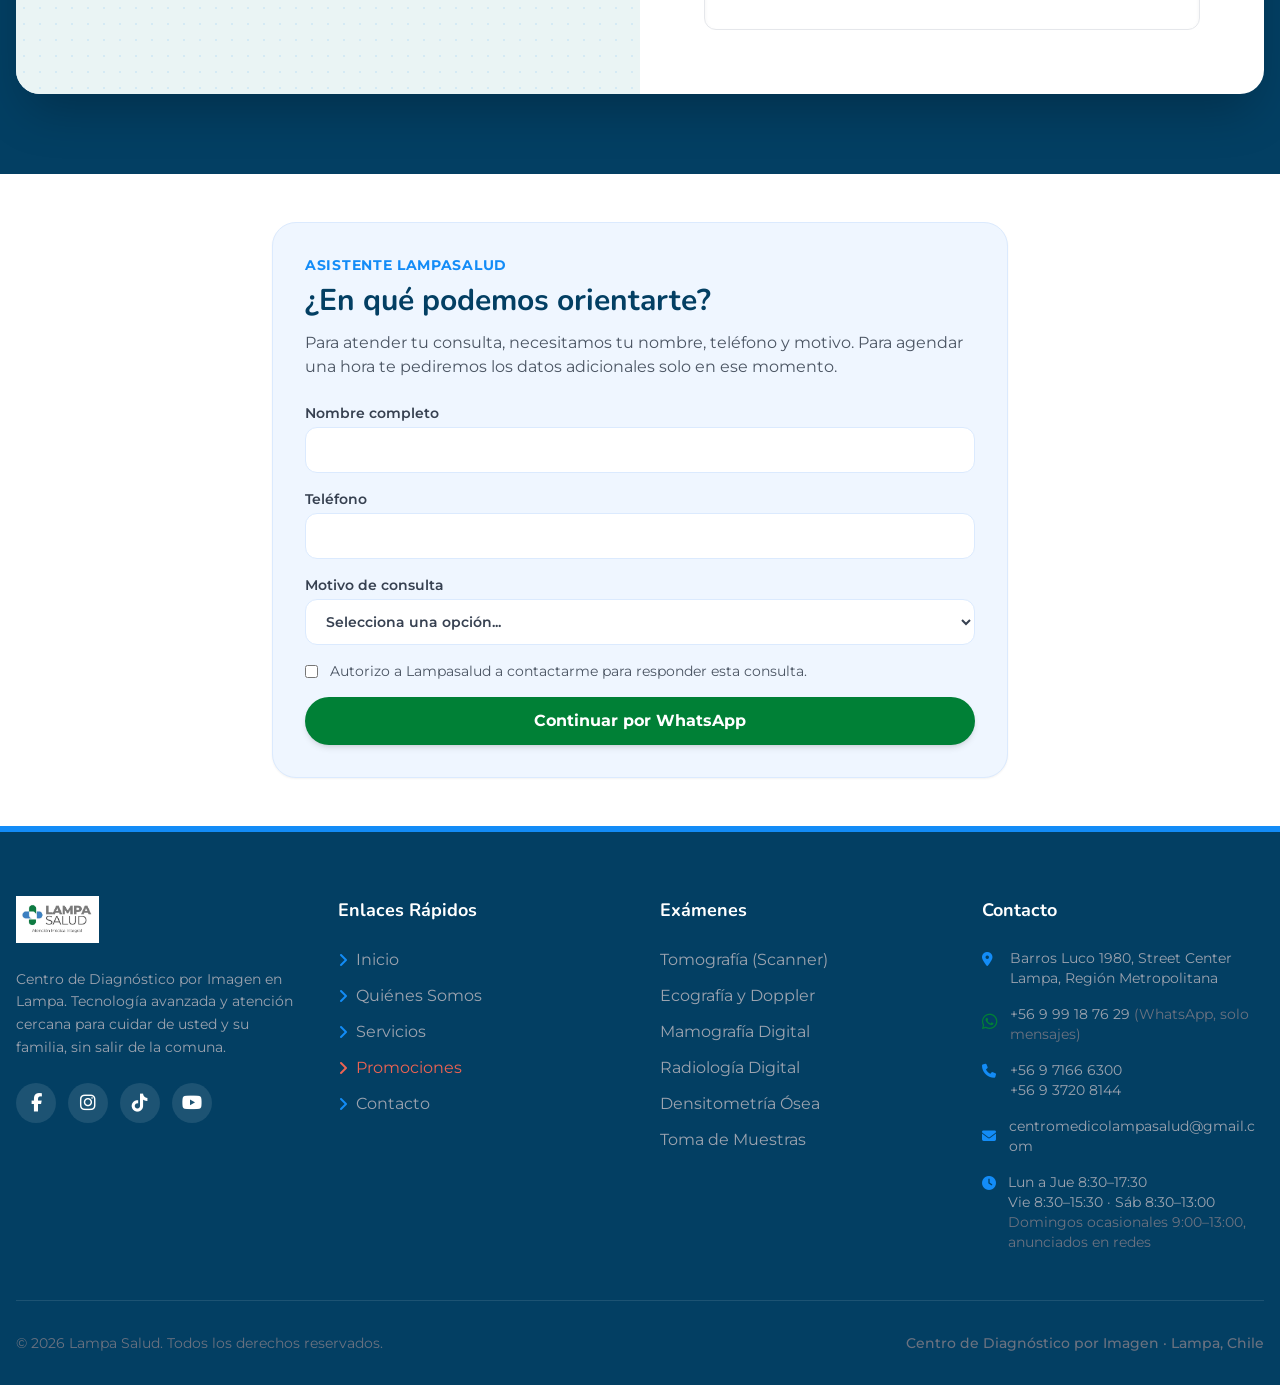
==== commit 704637b1: "Redes sociales en la sección de contacto (Comunícate) Co-Authored-By: Claude Opus 5.5 <noreply@anthr" ====
--- a/index.html
+++ b/index.html
@@ -15,7 +15,11 @@
     <meta name="description" content="Centro de Diagnóstico por Imagen en Lampa: tomografía, ecografía, mamografía, radiología, densitometría y laboratorio. Fonasa Nivel 1. Agende su hora.">
     <link rel="canonical" href="https://lampasalud.cl/">
     <meta name="robots" content="index, follow">
-    <link rel="icon" href="/favicon.svg" type="image/svg+xml">
+    <link rel="icon" href="/favicon.ico" sizes="48x48">
+    <link rel="icon" type="image/png" sizes="32x32" href="/favicon-32x32.png">
+    <link rel="icon" type="image/png" sizes="16x16" href="/favicon-16x16.png">
+    <link rel="apple-touch-icon" sizes="180x180" href="/apple-touch-icon.png">
+    <link rel="manifest" href="/site.webmanifest">
     <meta name="theme-color" content="#033F63">
 
     <!-- Open Graph / WhatsApp / Redes -->
@@ -107,7 +111,7 @@
       "hasMap": "https://maps.google.com/?cid=-5992990107637665610",
       "sameAs": [
         "https://maps.google.com/?cid=-5992990107637665610",
-        "https://www.facebook.com/profile.php?id=61572878854168",
+        "https://www.facebook.com/lampasalud.cl",
         "https://www.instagram.com/lampasalud/",
         "https://www.tiktok.com/@lampasalud.cl",
         "https://www.youtube.com/@LampaSalud"
@@ -638,6 +642,18 @@
                                 <div class="w-14 h-14 bg-white rounded-full shadow-md flex items-center justify-center text-lsCoral text-2xl mr-5 shrink-0"><i class="fa-solid fa-envelope"></i></div>
                                 <div><h4 class="font-bold text-lsDark font-heading text-xl">Correo Electrónico</h4><p class="text-gray-600 mt-1 break-all">centromedicolampasalud@gmail.com</p></div>
                             </div>
+                            <div class="flex items-start">
+                                <div class="w-14 h-14 bg-white rounded-full shadow-md flex items-center justify-center text-lsBlue text-2xl mr-5 shrink-0"><i class="fa-solid fa-share-nodes"></i></div>
+                                <div>
+                                    <h4 class="font-bold text-lsDark font-heading text-xl">Síguenos en redes</h4>
+                                    <div style="display:flex;flex-wrap:wrap;gap:10px;margin-top:10px" aria-label="Redes sociales de Lampa Salud">
+                                        <a href="https://www.facebook.com/lampasalud.cl" target="_blank" rel="noopener" aria-label="Facebook de Lampa Salud" title="Facebook @lampasalud.cl" style="width:44px;height:44px;border-radius:9999px;background:#1877F2;color:#fff;display:inline-flex;align-items:center;justify-content:center;font-size:20px" class="shadow-md hover:opacity-80 transition"><i class="fa-brands fa-facebook-f"></i></a>
+                                        <a href="https://www.instagram.com/lampasalud/" target="_blank" rel="noopener" aria-label="Instagram de Lampa Salud" title="Instagram @lampasalud" style="width:44px;height:44px;border-radius:9999px;background:linear-gradient(45deg,#F58529,#DD2A7B,#8134AF,#515BD4);color:#fff;display:inline-flex;align-items:center;justify-content:center;font-size:20px" class="shadow-md hover:opacity-80 transition"><i class="fa-brands fa-instagram"></i></a>
+                                        <a href="https://www.tiktok.com/@lampasalud.cl" target="_blank" rel="noopener" aria-label="TikTok de Lampa Salud" title="TikTok @lampasalud.cl" style="width:44px;height:44px;border-radius:9999px;background:#000;color:#fff;display:inline-flex;align-items:center;justify-content:center;font-size:20px" class="shadow-md hover:opacity-80 transition"><i class="fa-brands fa-tiktok"></i></a>
+                                        <a href="https://www.youtube.com/@LampaSalud" target="_blank" rel="noopener" aria-label="YouTube de Lampa Salud" title="YouTube @LampaSalud" style="width:44px;height:44px;border-radius:9999px;background:#FF0000;color:#fff;display:inline-flex;align-items:center;justify-content:center;font-size:20px" class="shadow-md hover:opacity-80 transition"><i class="fa-brands fa-youtube"></i></a>
+                                    </div>
+                                </div>
+                            </div>
                         </div>
                     </div>
                 </div>
@@ -741,7 +757,7 @@
                     </div>
                     <p class="text-gray-400 text-sm mb-6 leading-relaxed">Centro de Diagnóstico por Imagen en Lampa. Tecnología avanzada y atención cercana para cuidar de usted y su familia, sin salir de la comuna.</p>
                     <div style="display:flex;gap:12px;align-items:center" aria-label="Redes sociales de Lampa Salud">
-                        <a href="https://www.facebook.com/profile.php?id=61572878854168" target="_blank" rel="noopener" aria-label="Facebook de Lampa Salud" title="Facebook Lampa Salud" style="width:40px;height:40px;border-radius:9999px;background:rgba(255,255,255,0.1);display:inline-flex;align-items:center;justify-content:center;color:#fff;font-size:18px" class="hover:opacity-80 transition"><i class="fa-brands fa-facebook-f"></i></a>
+                        <a href="https://www.facebook.com/lampasalud.cl" target="_blank" rel="noopener" aria-label="Facebook de Lampa Salud" title="Facebook @lampasalud.cl" style="width:40px;height:40px;border-radius:9999px;background:rgba(255,255,255,0.1);display:inline-flex;align-items:center;justify-content:center;color:#fff;font-size:18px" class="hover:opacity-80 transition"><i class="fa-brands fa-facebook-f"></i></a>
                         <a href="https://www.instagram.com/lampasalud/" target="_blank" rel="noopener" aria-label="Instagram de Lampa Salud" title="Instagram @lampasalud" style="width:40px;height:40px;border-radius:9999px;background:rgba(255,255,255,0.1);display:inline-flex;align-items:center;justify-content:center;color:#fff;font-size:18px" class="hover:opacity-80 transition"><i class="fa-brands fa-instagram"></i></a>
                         <a href="https://www.tiktok.com/@lampasalud.cl" target="_blank" rel="noopener" aria-label="TikTok de Lampa Salud" title="TikTok @lampasalud.cl" style="width:40px;height:40px;border-radius:9999px;background:rgba(255,255,255,0.1);display:inline-flex;align-items:center;justify-content:center;color:#fff;font-size:18px" class="hover:opacity-80 transition"><i class="fa-brands fa-tiktok"></i></a>
                         <a href="https://www.youtube.com/@LampaSalud" target="_blank" rel="noopener" aria-label="YouTube de Lampa Salud" title="YouTube @LampaSalud" style="width:40px;height:40px;border-radius:9999px;background:rgba(255,255,255,0.1);display:inline-flex;align-items:center;justify-content:center;color:#fff;font-size:18px" class="hover:opacity-80 transition"><i class="fa-brands fa-youtube"></i></a>
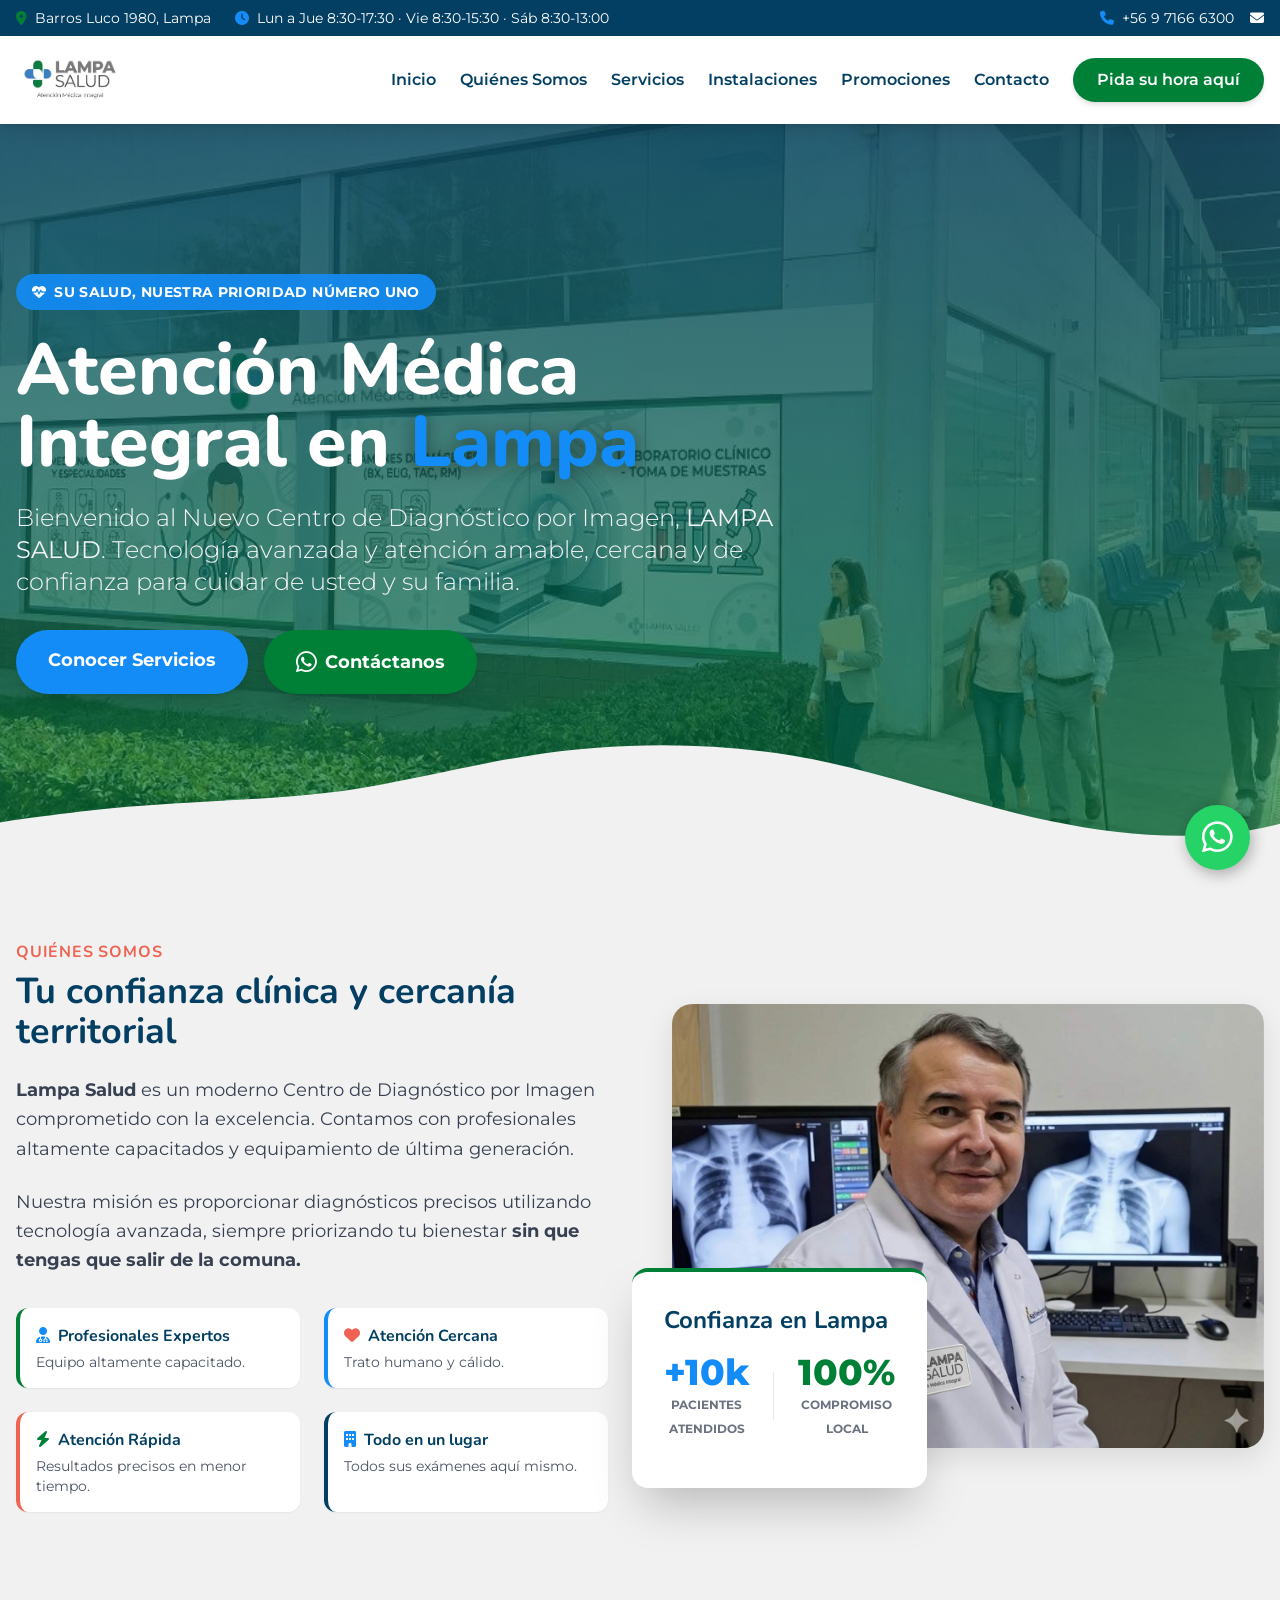
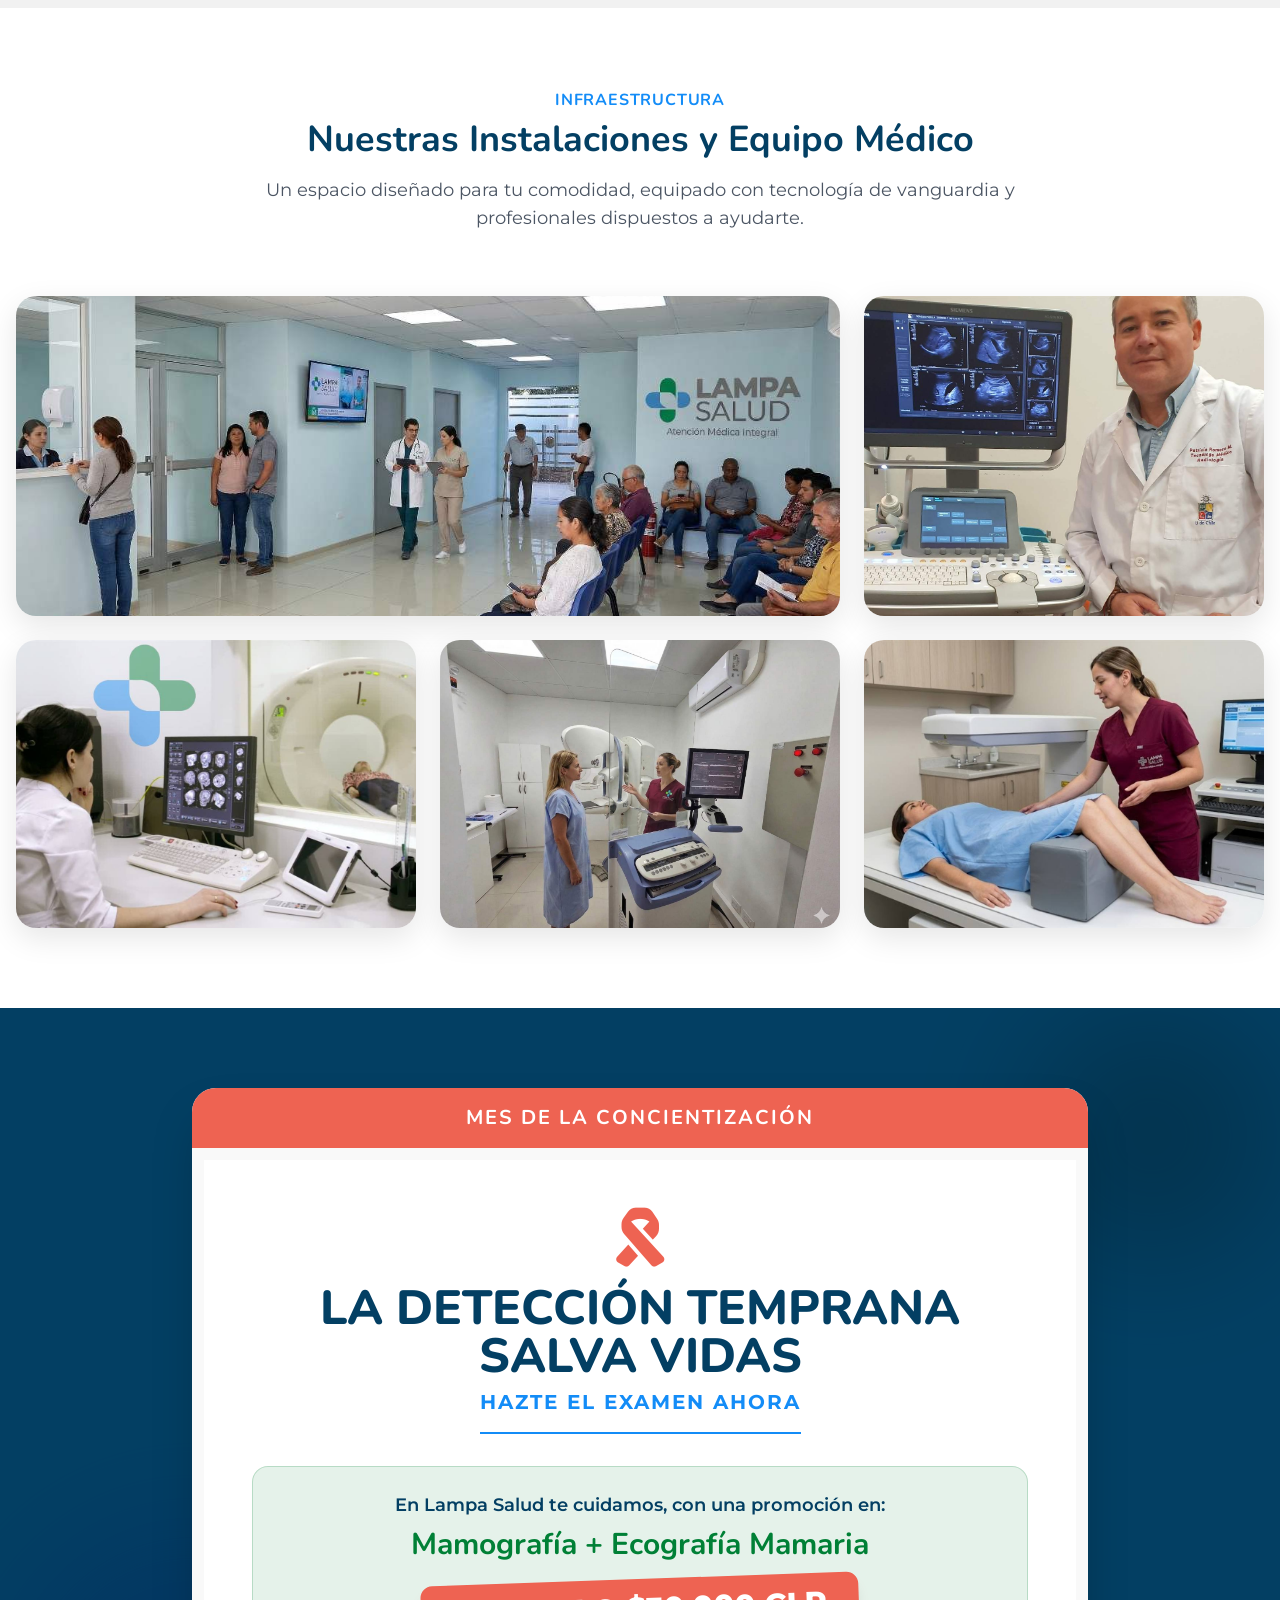
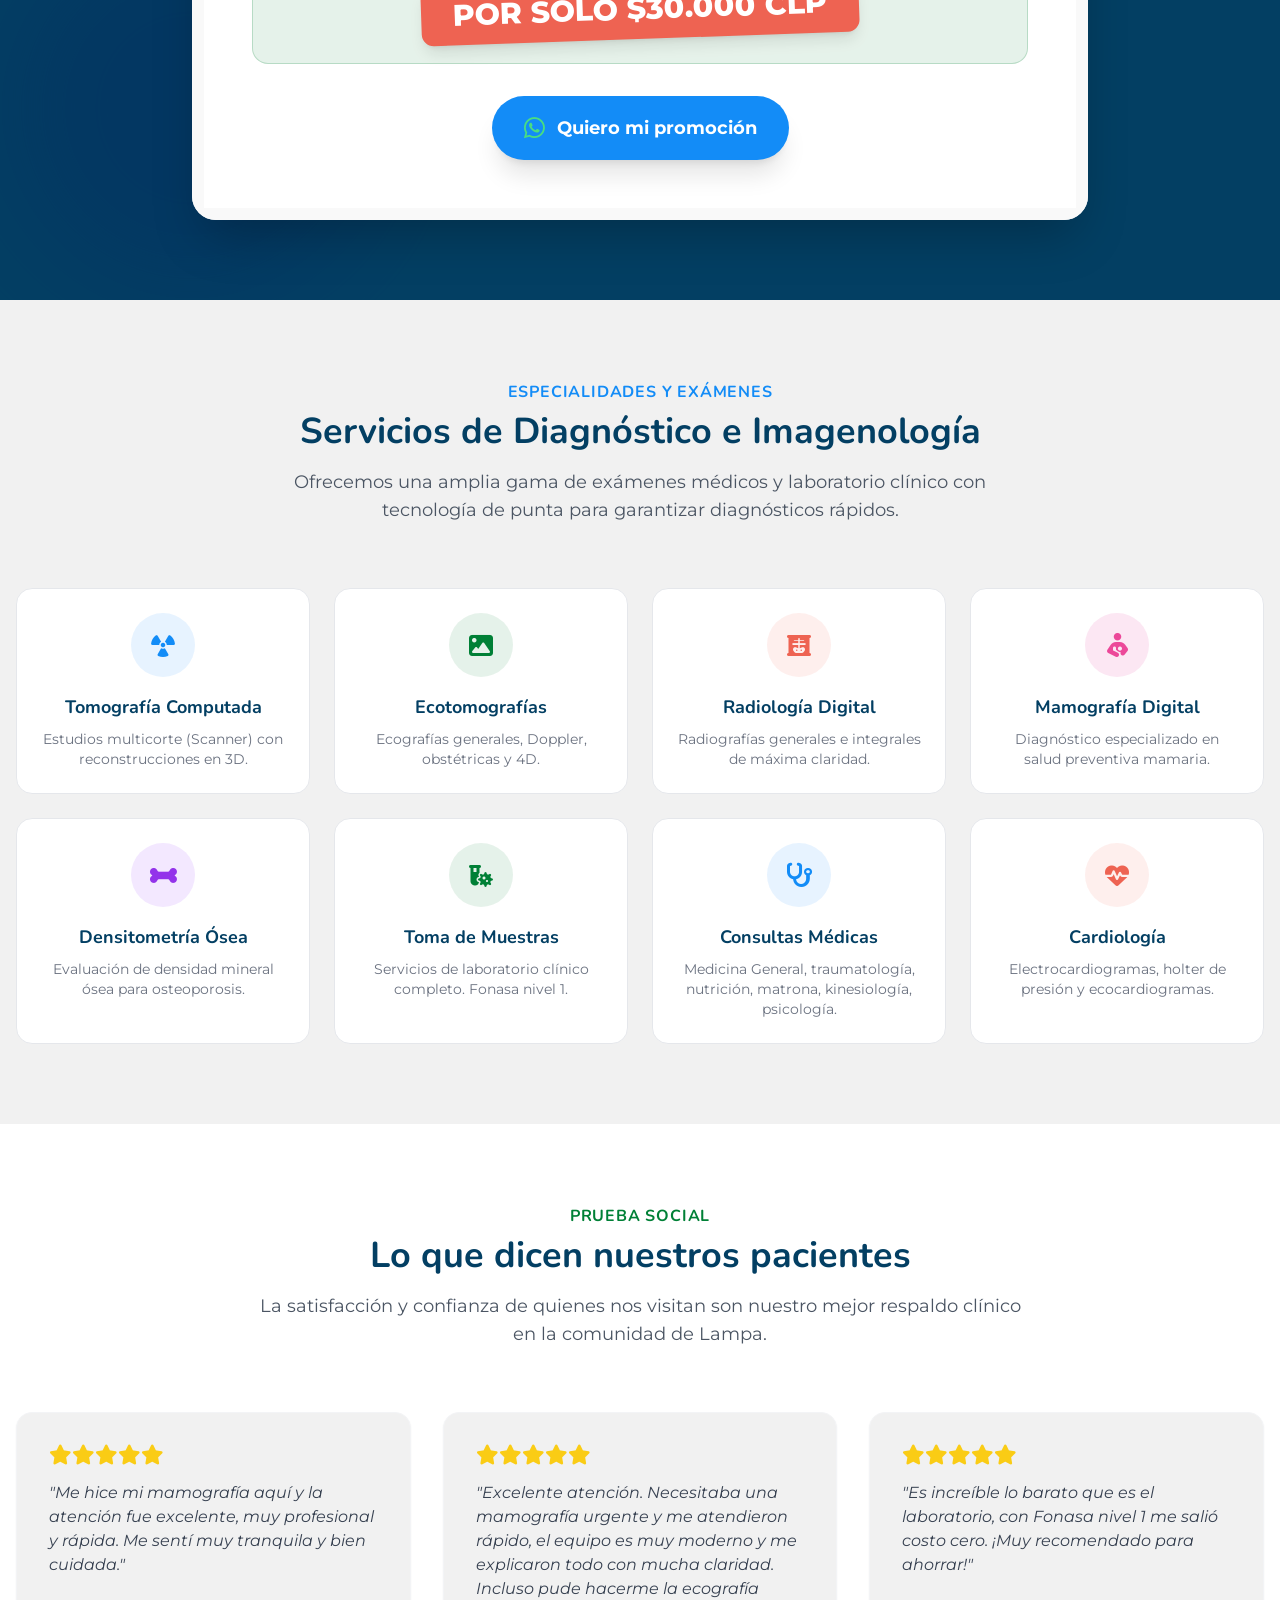
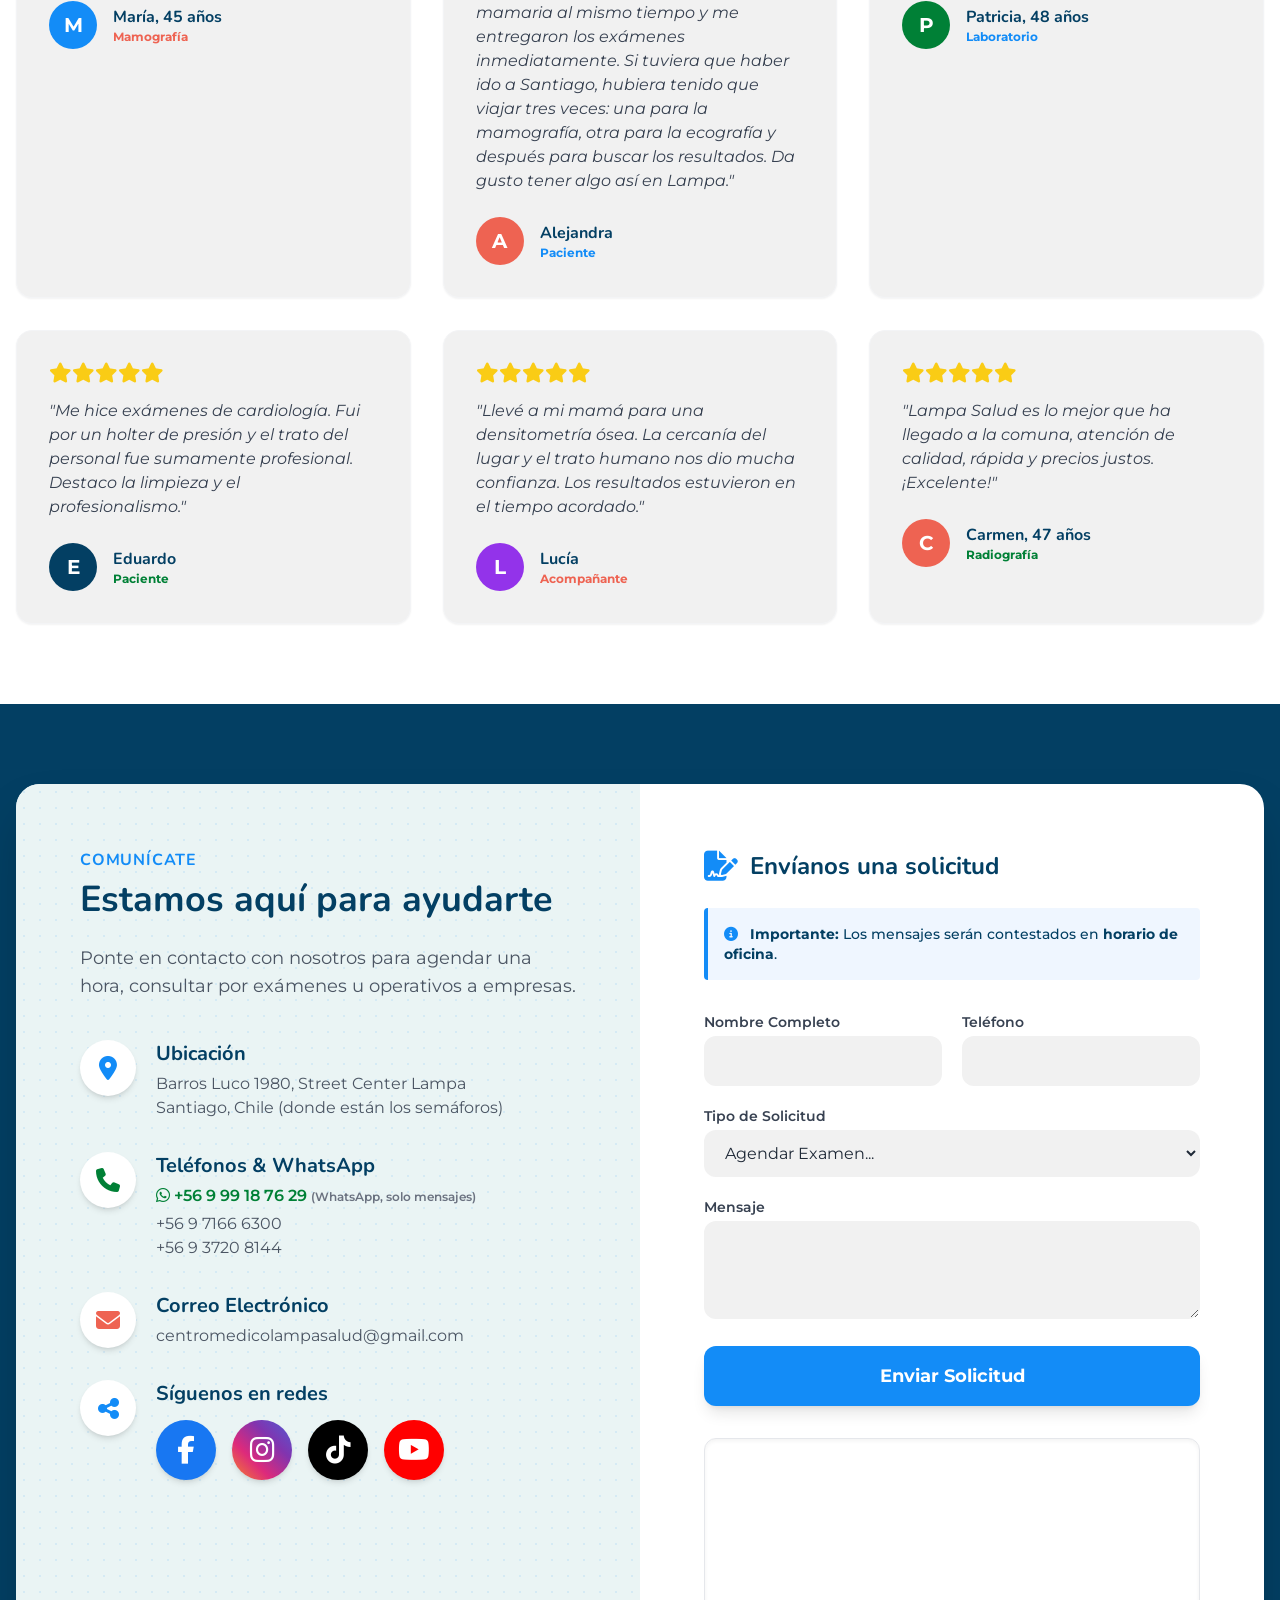
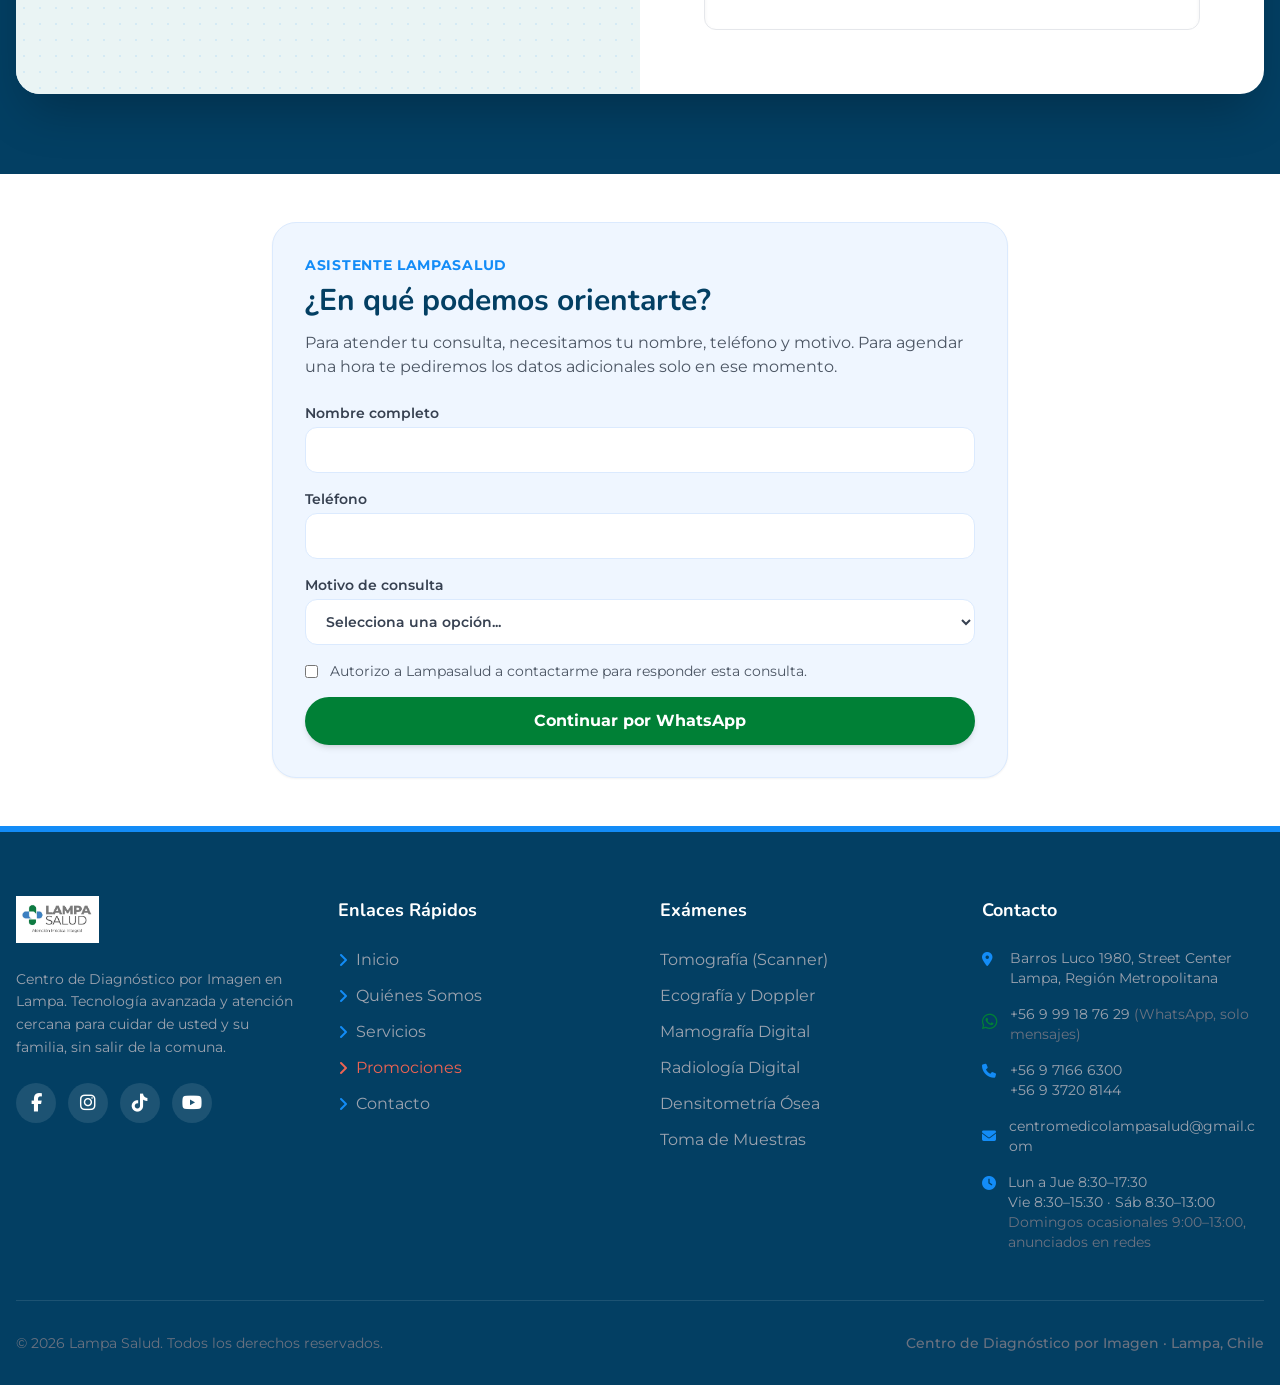
==== commit 861b0a72: "Agranda botones de redes en sección de contacto Co-Authored-By: Claude Opus 5.5 <noreply@anthropic.c" ====
--- a/index.html
+++ b/index.html
@@ -646,11 +646,11 @@
                                 <div class="w-14 h-14 bg-white rounded-full shadow-md flex items-center justify-center text-lsBlue text-2xl mr-5 shrink-0"><i class="fa-solid fa-share-nodes"></i></div>
                                 <div>
                                     <h4 class="font-bold text-lsDark font-heading text-xl">Síguenos en redes</h4>
-                                    <div style="display:flex;flex-wrap:wrap;gap:10px;margin-top:10px" aria-label="Redes sociales de Lampa Salud">
-                                        <a href="https://www.facebook.com/lampasalud.cl" target="_blank" rel="noopener" aria-label="Facebook de Lampa Salud" title="Facebook @lampasalud.cl" style="width:44px;height:44px;border-radius:9999px;background:#1877F2;color:#fff;display:inline-flex;align-items:center;justify-content:center;font-size:20px" class="shadow-md hover:opacity-80 transition"><i class="fa-brands fa-facebook-f"></i></a>
-                                        <a href="https://www.instagram.com/lampasalud/" target="_blank" rel="noopener" aria-label="Instagram de Lampa Salud" title="Instagram @lampasalud" style="width:44px;height:44px;border-radius:9999px;background:linear-gradient(45deg,#F58529,#DD2A7B,#8134AF,#515BD4);color:#fff;display:inline-flex;align-items:center;justify-content:center;font-size:20px" class="shadow-md hover:opacity-80 transition"><i class="fa-brands fa-instagram"></i></a>
-                                        <a href="https://www.tiktok.com/@lampasalud.cl" target="_blank" rel="noopener" aria-label="TikTok de Lampa Salud" title="TikTok @lampasalud.cl" style="width:44px;height:44px;border-radius:9999px;background:#000;color:#fff;display:inline-flex;align-items:center;justify-content:center;font-size:20px" class="shadow-md hover:opacity-80 transition"><i class="fa-brands fa-tiktok"></i></a>
-                                        <a href="https://www.youtube.com/@LampaSalud" target="_blank" rel="noopener" aria-label="YouTube de Lampa Salud" title="YouTube @LampaSalud" style="width:44px;height:44px;border-radius:9999px;background:#FF0000;color:#fff;display:inline-flex;align-items:center;justify-content:center;font-size:20px" class="shadow-md hover:opacity-80 transition"><i class="fa-brands fa-youtube"></i></a>
+                                    <div style="display:flex;flex-wrap:wrap;gap:16px;margin-top:12px" aria-label="Redes sociales de Lampa Salud">
+                                        <a href="https://www.facebook.com/lampasalud.cl" target="_blank" rel="noopener" aria-label="Facebook de Lampa Salud" title="Facebook @lampasalud.cl" style="width:60px;height:60px;border-radius:9999px;background:#1877F2;color:#fff;display:inline-flex;align-items:center;justify-content:center;font-size:28px" class="shadow-md hover:opacity-80 transition"><i class="fa-brands fa-facebook-f"></i></a>
+                                        <a href="https://www.instagram.com/lampasalud/" target="_blank" rel="noopener" aria-label="Instagram de Lampa Salud" title="Instagram @lampasalud" style="width:60px;height:60px;border-radius:9999px;background:linear-gradient(45deg,#F58529,#DD2A7B,#8134AF,#515BD4);color:#fff;display:inline-flex;align-items:center;justify-content:center;font-size:28px" class="shadow-md hover:opacity-80 transition"><i class="fa-brands fa-instagram"></i></a>
+                                        <a href="https://www.tiktok.com/@lampasalud.cl" target="_blank" rel="noopener" aria-label="TikTok de Lampa Salud" title="TikTok @lampasalud.cl" style="width:60px;height:60px;border-radius:9999px;background:#000;color:#fff;display:inline-flex;align-items:center;justify-content:center;font-size:28px" class="shadow-md hover:opacity-80 transition"><i class="fa-brands fa-tiktok"></i></a>
+                                        <a href="https://www.youtube.com/@LampaSalud" target="_blank" rel="noopener" aria-label="YouTube de Lampa Salud" title="YouTube @LampaSalud" style="width:60px;height:60px;border-radius:9999px;background:#FF0000;color:#fff;display:inline-flex;align-items:center;justify-content:center;font-size:28px" class="shadow-md hover:opacity-80 transition"><i class="fa-brands fa-youtube"></i></a>
                                     </div>
                                 </div>
                             </div>
